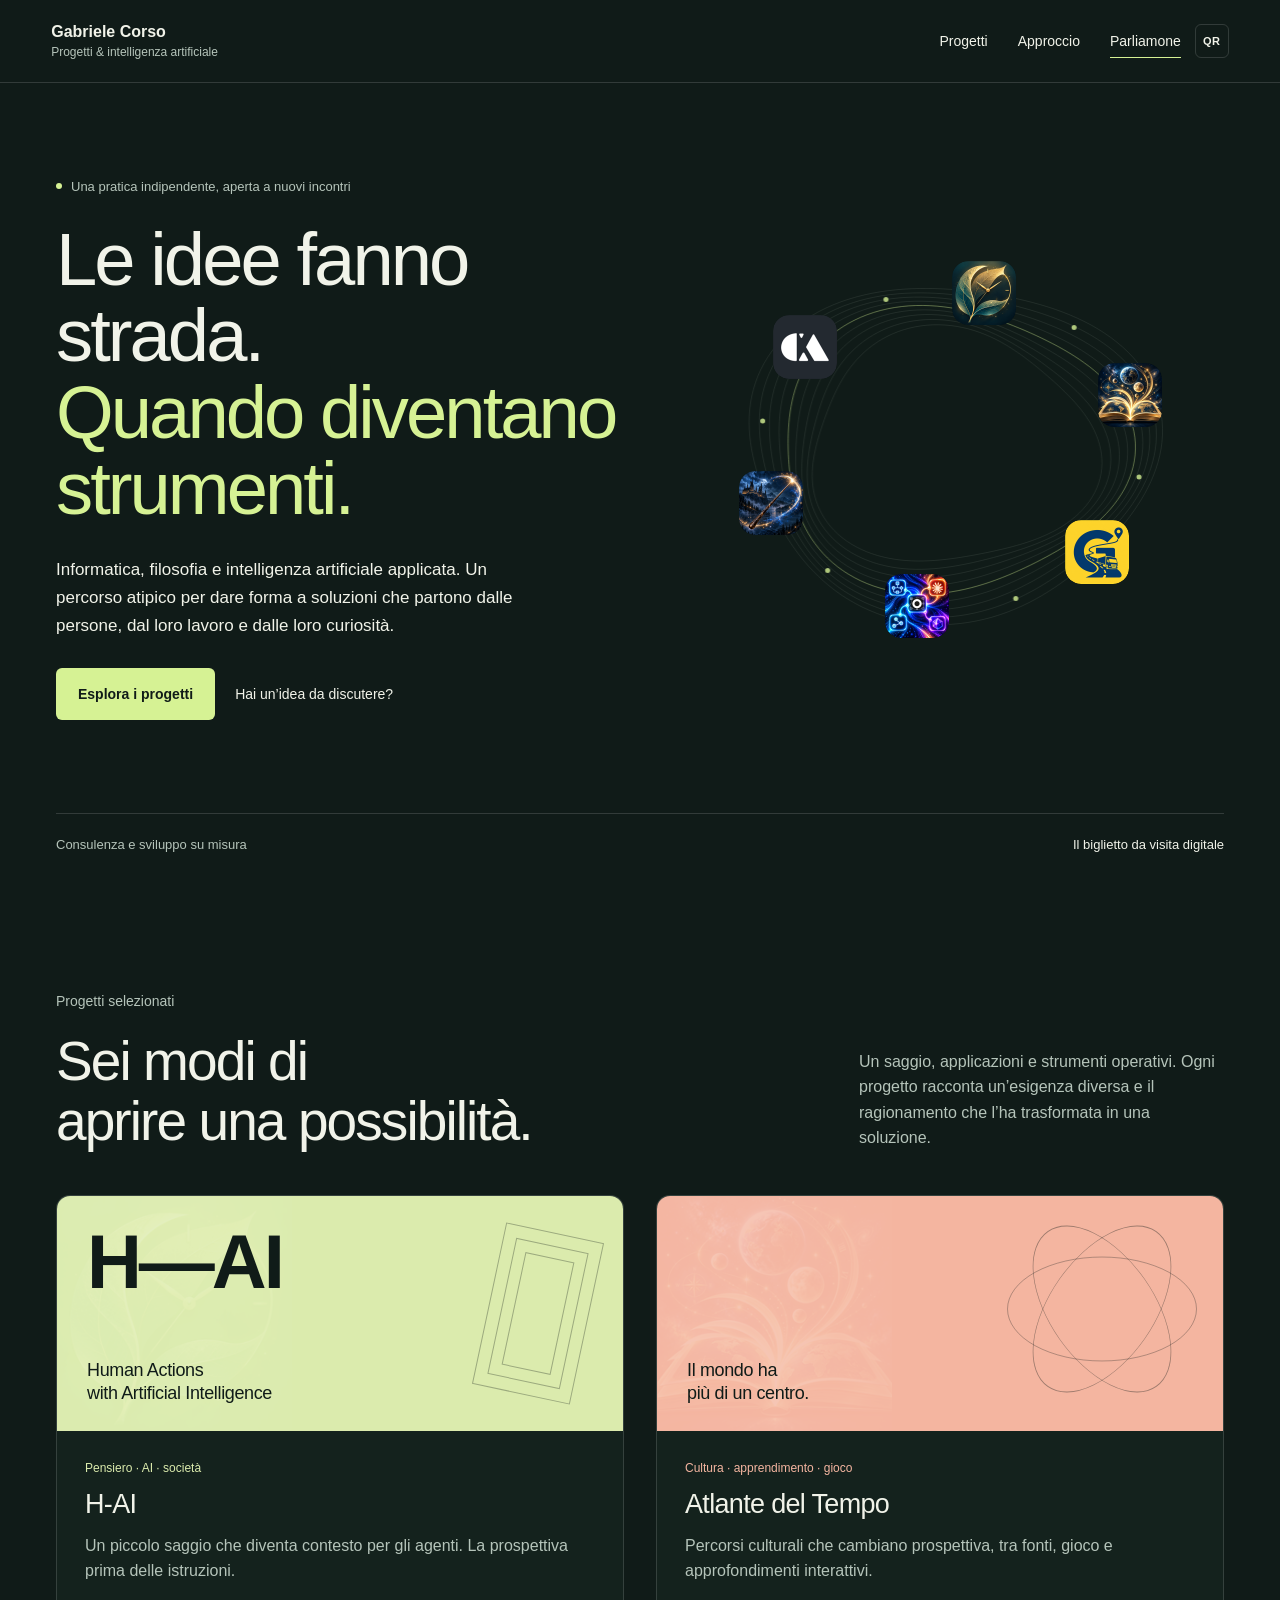
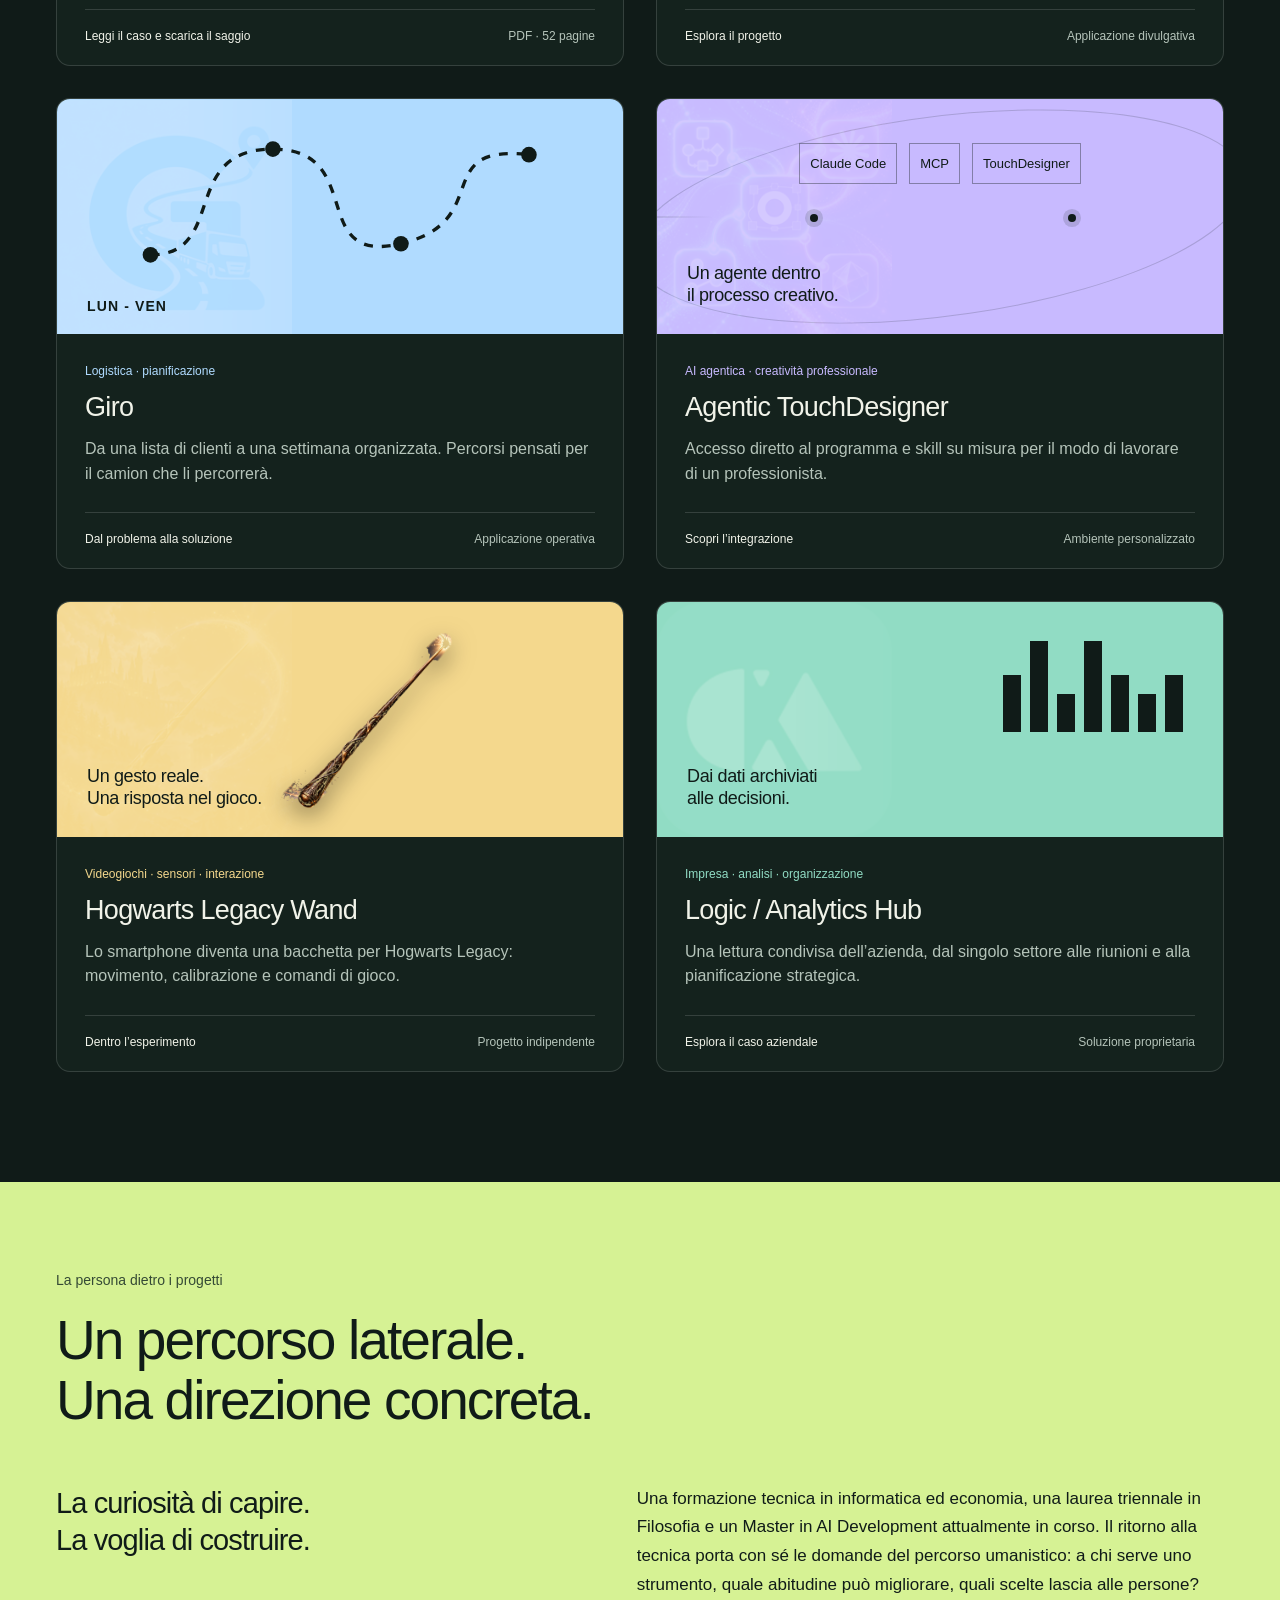
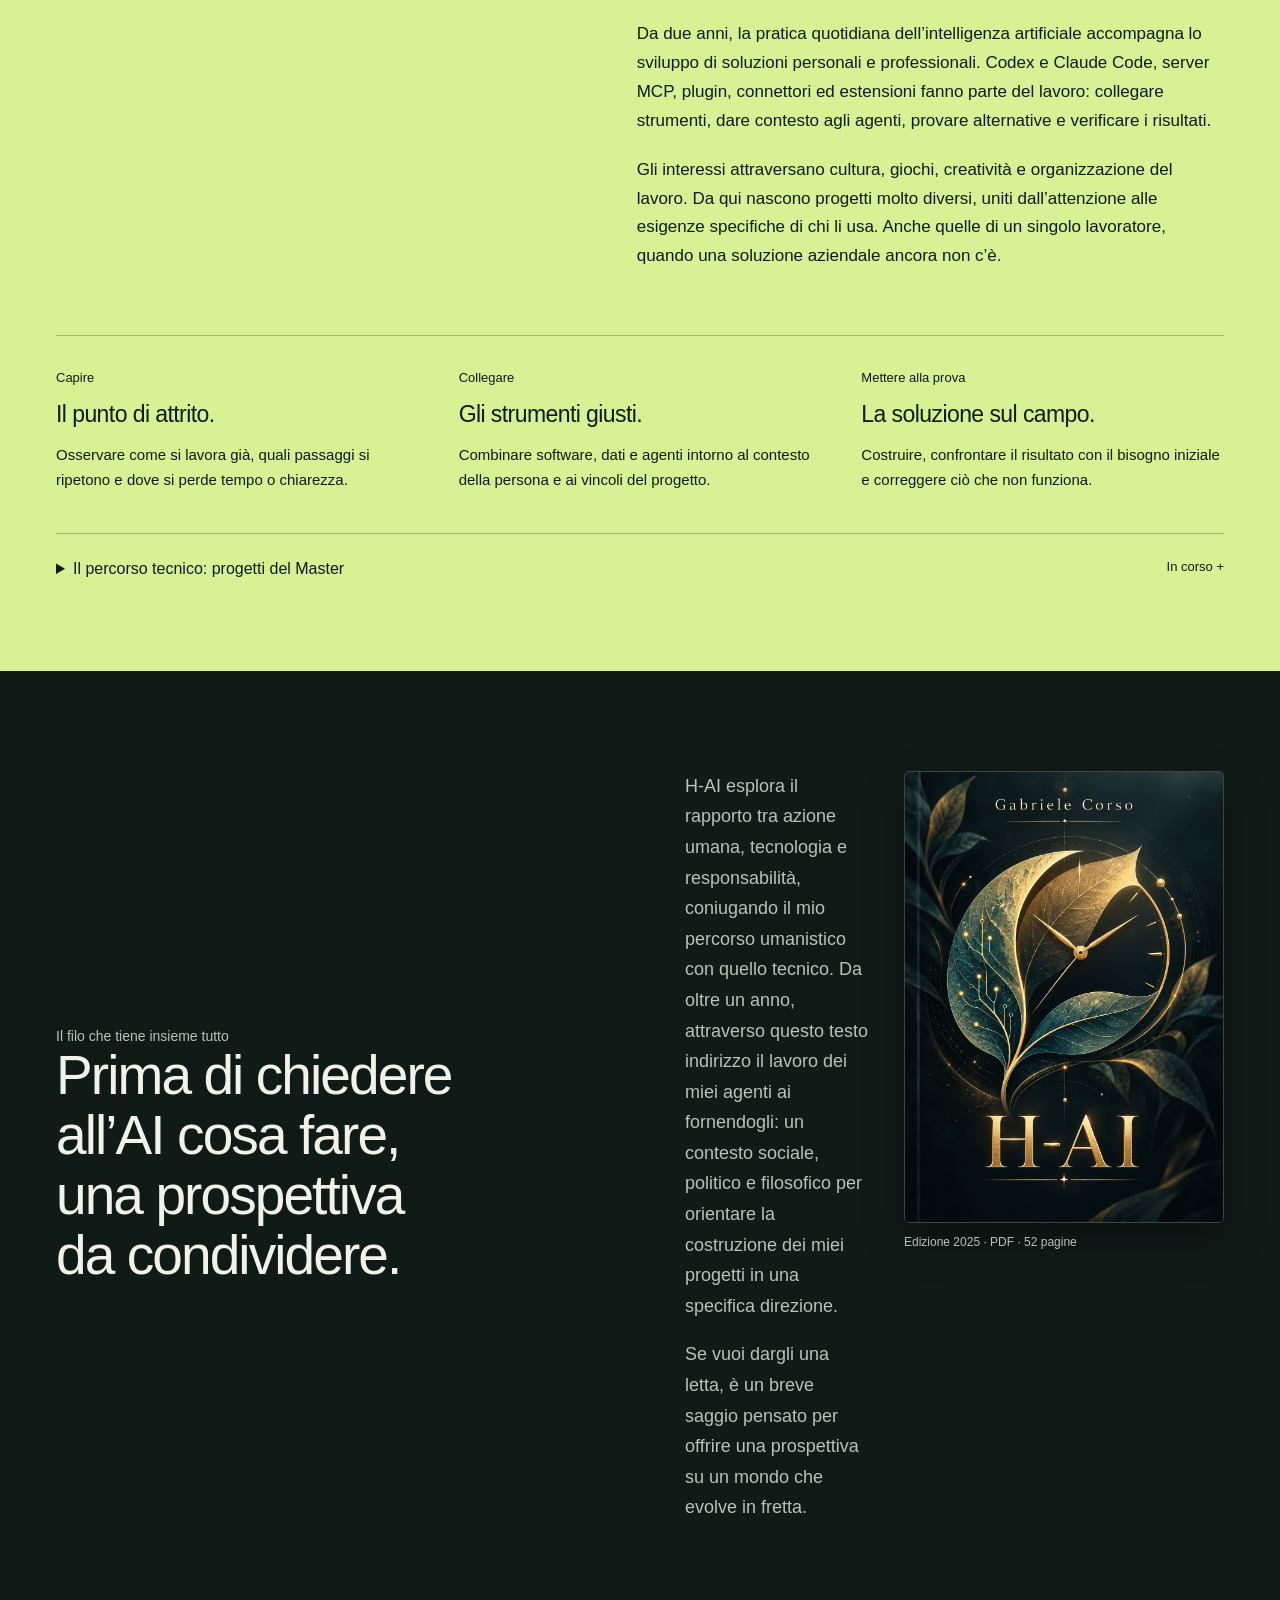
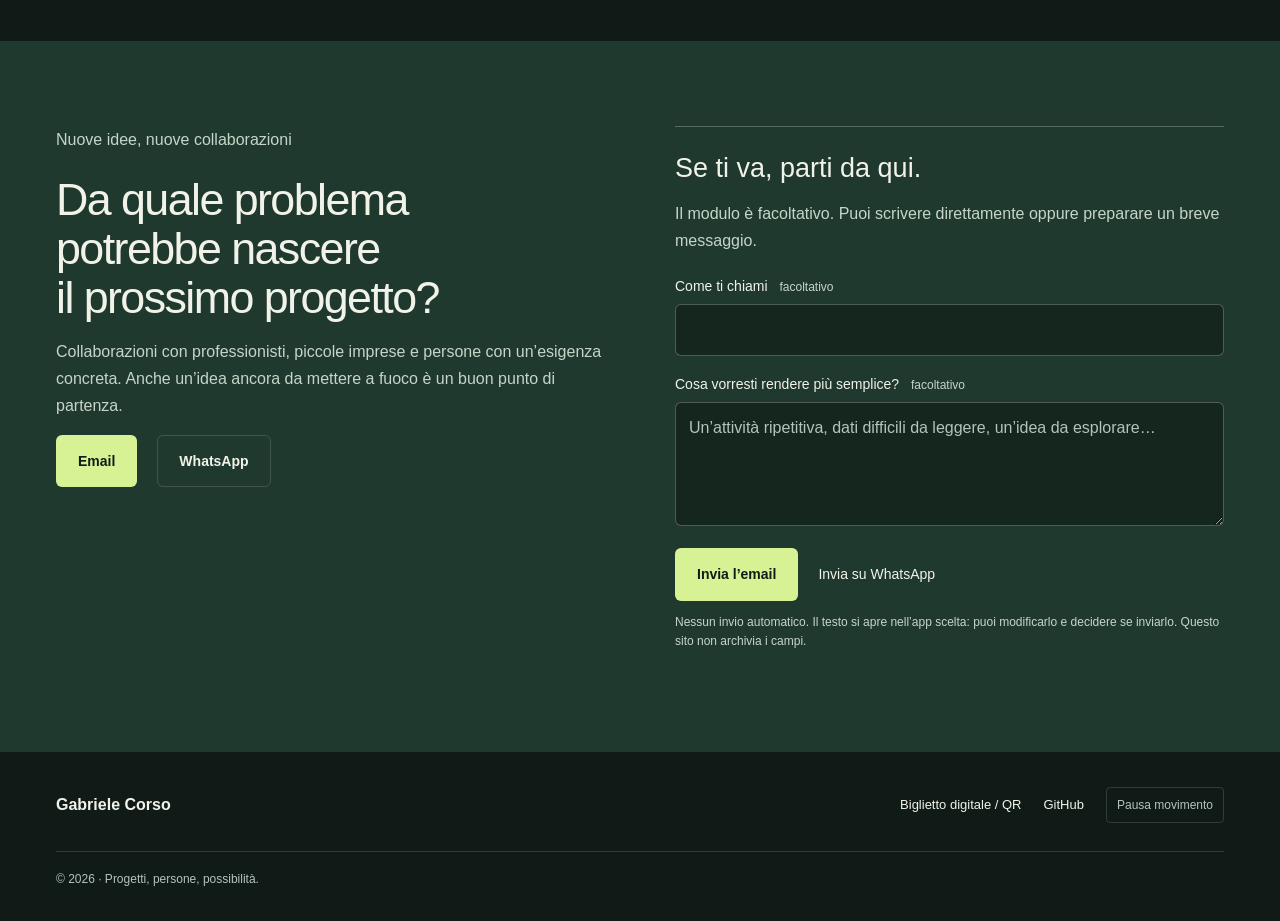
==== index.html @ d62e0cb1 "Publish portfolio with six case studies, H-AI and digital business card" ====
<!doctype html>
<html lang="it">
<head>
<meta charset="utf-8">
<meta name="viewport" content="width=device-width,initial-scale=1">
<meta name="theme-color" content="#101b18">
<meta name="description" content="Gabriele Corso. Informatica, filosofia e AI applicata: progetti su misura per il lavoro, la cultura e la sperimentazione.">
<title>Gabriele Corso — Idee che diventano strumenti</title>
<link rel="icon" href="assets/favicon.svg" type="image/svg+xml">
<link rel="apple-touch-icon" sizes="180x180" href="assets/portfolio-icon-180.png">
<link rel="stylesheet" href="style.css">
<script defer src="projects.js"></script>
<script defer src="vendor/qrcode.js"></script>
<script defer src="config.js"></script>
<script defer src="app.js"></script>
</head>
<body>
<a class="skip" href="#contenuto">Vai al contenuto</a>
<header class="header">
<a class="brand" href="#inizio" aria-label="Gabriele Corso, inizio"><span>Gabriele Corso<small>Progetti & intelligenza artificiale</small></span></a>
<nav aria-label="Navigazione principale"><a href="#progetti">Progetti</a><a href="#approccio">Approccio</a><span class="nav-tools"><a class="nav-contact" href="#contatti">Parliamone</a><button class="quick-qr" id="quick-qr" type="button" aria-label="Genera il QR code del portfolio">QR</button></span></nav>
</header>
<main id="contenuto">
<section class="hero shell" id="inizio">
<div class="hero-copy">
<p class="overline"><span class="live-dot"></span> Una pratica indipendente, aperta a nuovi incontri</p>
<h1>Le idee fanno<br>strada.<br><span>Quando diventano<br>strumenti.</span></h1>
<p class="hero-description">Informatica, filosofia e intelligenza artificiale applicata. Un percorso atipico per dare forma a soluzioni che partono dalle persone, dal loro lavoro e dalle loro curiosità.</p>
<div class="actions"><a class="button primary" href="#progetti">Esplora i progetti</a><a class="text-link" href="#contatti">Hai un’idea da discutere?</a></div>
</div>
<div class="hero-visual" aria-label="Spazi per le icone dei progetti">
<canvas id="field" aria-hidden="true"></canvas>
<div class="orbit-center" aria-hidden="true"></div>
<a class="satellite sat-1" href="#progetto/h-ai" aria-label="Apri il progetto H-AI"><span class="project-icon-slot" aria-hidden="true"><img src="assets/hai-icon.png" alt=""></span><span class="sr-only">H-AI</span></a>
<a class="satellite sat-2" href="#progetto/atlante" aria-label="Apri il progetto Atlante del Tempo"><span class="project-icon-slot" aria-hidden="true"><img src="assets/atlante-icon.png" alt=""></span><span class="sr-only">Atlante del Tempo</span></a>
<a class="satellite sat-3" href="#progetto/giro" aria-label="Apri il progetto Giro"><span class="project-icon-slot" aria-hidden="true"><img src="assets/giro-icon.png" alt=""></span><span class="sr-only">Giro</span></a>
<a class="satellite sat-4" href="#progetto/touchdesigner" aria-label="Apri il progetto Agentic TouchDesigner"><span class="project-icon-slot" aria-hidden="true"><img src="assets/touchdesigner-icon.png" alt=""></span><span class="sr-only">Agentic TouchDesigner</span></a>
<a class="satellite sat-5" href="#progetto/bacchetta" aria-label="Apri il progetto Hogwarts Legacy Wand"><span class="project-icon-slot" aria-hidden="true"><img src="assets/hogwarts-legacy-wand-icon.png" alt=""></span><span class="sr-only">Hogwarts Legacy Wand</span></a>
<a class="satellite sat-6" href="#progetto/logic" aria-label="Apri il progetto Logic / Analytics Hub"><span class="project-icon-slot" aria-hidden="true"><img src="assets/logic-icon.png" alt=""></span><span class="sr-only">Logic / Analytics Hub</span></a>
</div>
<div class="hero-bottom"><span>Consulenza e sviluppo su misura</span><a href="biglietto.html">Il biglietto da visita digitale</a></div>
</section>

<section id="progetti" class="projects shell">
<div class="section-heading"><div><p class="section-label">Progetti selezionati</p><h2>Sei modi di<br>aprire una possibilità.</h2></div><p>Un saggio, applicazioni e strumenti operativi. Ogni progetto racconta un’esigenza diversa e il ragionamento che l’ha trasformata in una soluzione.</p></div>
<div class="project-grid">
<a class="project-card essay" href="#progetto/h-ai" style="--accent:#dbebad">
<div class="project-art"><img class="project-icon-art" src="assets/hai-icon.png" alt="" aria-hidden="true"><span class="art-word">H—AI</span><span class="art-caption">Human Actions<br>with Artificial Intelligence</span><div class="essay-lines" aria-hidden="true"></div></div>
<div class="project-body"><span class="category">Pensiero · AI · società</span><h3>H-AI</h3><p>Un piccolo saggio che diventa contesto per gli agenti. La prospettiva prima delle istruzioni.</p><span class="card-bottom">Leggi il caso e scarica il saggio <span>PDF · 52 pagine</span></span></div></a>
<a class="project-card atlas" href="#progetto/atlante" style="--accent:#f4b5a0">
<div class="project-art"><img class="project-icon-art" src="assets/atlante-icon.png" alt="" aria-hidden="true"><div class="atlas-orbits" aria-hidden="true"><i></i><i></i><i></i><b></b></div><span class="art-caption">Il mondo ha<br>più di un centro.</span></div>
<div class="project-body"><span class="category">Cultura · apprendimento · gioco</span><h3>Atlante del Tempo</h3><p>Percorsi culturali che cambiano prospettiva, tra fonti, gioco e approfondimenti interattivi.</p><span class="card-bottom">Esplora il progetto <span>Applicazione divulgativa</span></span></div></a>
<a class="project-card route" href="#progetto/giro" style="--accent:#b0dbff">
<div class="project-art"><img class="project-icon-art" src="assets/giro-icon.png" alt="" aria-hidden="true"><svg viewBox="0 0 400 190" aria-hidden="true"><path class="route-track" d="M30 140 C100 140 55 45 140 45 S170 150 255 130 S280 40 370 50"/><circle cx="30" cy="140" r="7"/><circle cx="140" cy="45" r="7"/><circle cx="255" cy="130" r="7"/><circle cx="370" cy="50" r="7"/></svg><span class="route-day">LUN - VEN</span></div>
<div class="project-body"><span class="category">Logistica · pianificazione</span><h3>Giro</h3><p>Da una lista di clienti a una settimana organizzata. Percorsi pensati per il camion che li percorrerà.</p><span class="card-bottom">Dal problema alla soluzione <span>Applicazione operativa</span></span></div></a>
<a class="project-card nodes" href="#progetto/touchdesigner" style="--accent:#c8baff">
<div class="project-art agentic-art"><img class="project-icon-art" src="assets/touchdesigner-icon.png" alt="" aria-hidden="true"><div class="node-flow" aria-hidden="true"><span>Claude Code</span><span>MCP</span><span>TouchDesigner</span></div><span class="agentic-pulse agentic-pulse-a" aria-hidden="true"></span><span class="agentic-pulse agentic-pulse-b" aria-hidden="true"></span><span class="art-caption">Un agente dentro<br>il processo creativo.</span></div>
<div class="project-body"><span class="category">AI agentica · creatività professionale</span><h3>Agentic TouchDesigner</h3><p>Accesso diretto al programma e skill su misura per il modo di lavorare di un professionista.</p><span class="card-bottom">Scopri l’integrazione <span>Ambiente personalizzato</span></span></div></a>
<a class="project-card wand" href="#progetto/bacchetta" style="--accent:#f4d88d">
<div class="project-art"><img class="project-icon-art" src="assets/hogwarts-legacy-wand-icon.png" alt="" aria-hidden="true"><img class="elder-wand-rotor" src="assets/elder-wand-cutout.png" alt="Bacchetta di sambuco" aria-hidden="true"><span class="art-caption">Un gesto reale.<br>Una risposta nel gioco.</span></div>
<div class="project-body"><span class="category">Videogiochi · sensori · interazione</span><h3>Hogwarts Legacy Wand</h3><p>Lo smartphone diventa una bacchetta per Hogwarts Legacy: movimento, calibrazione e comandi di gioco.</p><span class="card-bottom">Dentro l’esperimento <span>Progetto indipendente</span></span></div></a>
<a class="project-card analytics" href="#progetto/logic" style="--accent:#91dcc4">
<div class="project-art"><img class="project-icon-art" src="assets/logic-icon.png" alt="" aria-hidden="true"><div class="data-bars" aria-hidden="true"><i></i><i></i><i></i><i></i><i></i><i></i><i></i></div><span class="art-caption">Dai dati archiviati<br>alle decisioni.</span></div>
<div class="project-body"><span class="category">Impresa · analisi · organizzazione</span><h3>Logic / Analytics Hub</h3><p>Una lettura condivisa dell’azienda, dal singolo settore alle riunioni e alla pianificazione strategica.</p><span class="card-bottom">Esplora il caso aziendale <span>Soluzione proprietaria</span></span></div></a>
</div>
</section>

<section class="approach" id="approccio"><div class="shell">
<div class="approach-top"><p class="section-label">La persona dietro i progetti</p><h2>Un percorso laterale.<br>Una direzione concreta.</h2></div>
<div class="bio-grid"><p class="bio-lead">La curiosità di capire.<br>La voglia di costruire.</p><div class="bio-copy"><p>Una formazione tecnica in informatica ed economia, una laurea triennale in Filosofia e un Master in AI Development attualmente in corso. Il ritorno alla tecnica porta con sé le domande del percorso umanistico: a chi serve uno strumento, quale abitudine può migliorare, quali scelte lascia alle persone?</p><p>Da due anni, la pratica quotidiana dell’intelligenza artificiale accompagna lo sviluppo di soluzioni personali e professionali. Codex e Claude Code, server MCP, plugin, connettori ed estensioni fanno parte del lavoro: collegare strumenti, dare contesto agli agenti, provare alternative e verificare i risultati.</p><p>Gli interessi attraversano cultura, giochi, creatività e organizzazione del lavoro. Da qui nascono progetti molto diversi, uniti dall’attenzione alle esigenze specifiche di chi li usa. Anche quelle di un singolo lavoratore, quando una soluzione aziendale ancora non c’è.</p></div></div>
<div class="method"><article><span>Capire</span><h3>Il punto di attrito.</h3><p>Osservare come si lavora già, quali passaggi si ripetono e dove si perde tempo o chiarezza.</p></article><article><span>Collegare</span><h3>Gli strumenti giusti.</h3><p>Combinare software, dati e agenti intorno al contesto della persona e ai vincoli del progetto.</p></article><article><span>Mettere alla prova</span><h3>La soluzione sul campo.</h3><p>Costruire, confrontare il risultato con il bisogno iniziale e correggere ciò che non funziona.</p></article></div>
<details class="training" id="master-projects"><summary>Il percorso tecnico: progetti del Master <span>In corso +</span></summary>
<p class="training-lead">Il Master in AI Development è in corso. I progetti qui sotto mostrano il percorso tecnico attraverso problemi circoscritti, soluzioni verificabili e competenze trasferibili: dalla preparazione dei dati alla pubblicazione di un servizio, fino alla lettura operativa dei risultati.</p>
<div class="master-projects">
<details class="master-project"><summary><span class="master-no">01</span><span><strong>Correzione automatica delle query</strong><small>Ricerca testuale · Python · qualità dell’esperienza</small></span><span aria-hidden="true">+</span></summary><div class="master-detail"><dl><div><dt>Richiesta</dt><dd>Riconoscere query scritte con errori o varianti e proporre una correzione utile, senza affidarsi a una libreria già pronta.</dd></div><div><dt>Competenze e strumenti</dt><dd>Python, distanza di Levenshtein implementata da zero, dizionari di termini, normalizzazione, test e confronto dei risultati.</dd></div><div><dt>Ambiti di applicazione</dt><dd>Ricerca interna, cataloghi, archivi e interfacce in cui la qualità della query determina la qualità della risposta.</dd></div></dl></div></details>
<details class="master-project"><summary><span class="master-no">02</span><span><strong>MuseumLangID</strong><small>Lingue nei contenuti culturali · apprendimento automatico</small></span><span aria-hidden="true">+</span></summary><div class="master-detail"><dl><div><dt>Richiesta</dt><dd>Identificare automaticamente la lingua di descrizioni museali, anche quando il testo arriva da collezioni ampie e miste.</dd></div><div><dt>Competenze e strumenti</dt><dd>Python, pandas, NumPy, NLTK e scikit-learn; preparazione dei testi, TF-IDF, Bag of Words, classificazione e valutazione con accuratezza, precisione, richiamo e F1.</dd></div><div><dt>Ambiti di applicazione</dt><dd>Patrimonio culturale, musei, catalogazione multilingue e instradamento dei contenuti verso il trattamento corretto.</dd></div></dl></div></details>
<details class="master-project"><summary><span class="master-no">03</span><span><strong>MuseumLangAPI</strong><small>Modello in servizio · API REST · integrazione</small></span><span aria-hidden="true">+</span></summary><div class="master-detail"><dl><div><dt>Richiesta</dt><dd>Trasformare il classificatore linguistico in una funzione richiamabile da altri software, con una risposta semplice e prevedibile.</dd></div><div><dt>Competenze e strumenti</dt><dd>Flask, endpoint POST, JSON, pipeline salvata, validazione degli input, gestione degli errori, registrazione delle richieste e preparazione all’integrazione.</dd></div><div><dt>Ambiti di applicazione</dt><dd>Servizi editoriali, sistemi museali, applicazioni web e flussi in cui un modello deve diventare una componente utilizzabile.</dd></div></dl></div></details>
<details class="master-project"><summary><span class="master-no">04</span><span><strong>Analisi SQL per un e-commerce</strong><small>Dati relazionali · indicatori · decisioni commerciali</small></span><span aria-hidden="true">+</span></summary><div class="master-detail"><dl><div><dt>Richiesta</dt><dd>Passare dalle tabelle di ordini e clienti a domande concrete: chi acquista di più, quali prodotti rendono e come cambiano i risultati nel tempo.</dd></div><div><dt>Competenze e strumenti</dt><dd>SQL, join, aggregazioni, filtri temporali, distribuzione degli ordini, ricavo medio, cliente con maggiore spesa e prodotto più venduto.</dd></div><div><dt>Ambiti di applicazione</dt><dd>E-commerce, controllo commerciale, reportistica e basi per una pianificazione fondata sui dati.</dd></div></dl></div></details>
<details class="master-project"><summary><span class="master-no">05</span><span><strong>Analisi clinica con MongoDB</strong><small>Dati documentali · aggregazioni · indicatori sanitari</small></span><span aria-hidden="true">+</span></summary><div class="master-detail"><dl><div><dt>Richiesta</dt><dd>Calcolare indicatori a partire da documenti clinici e ricavare la durata dei ricoveri da date e percorsi composti.</dd></div><div><dt>Competenze e strumenti</dt><dd>MongoDB e pipeline di aggregazione con <code>$unwind</code>, <code>$subtract</code>, <code>$divide</code> e <code>$group</code>, oltre a controlli sui dati.</dd></div><div><dt>Ambiti di applicazione</dt><dd>Analisi di flussi sanitari, tempi di degenza, dati documentali e sistemi che richiedono aggregazioni flessibili.</dd></div></dl></div></details>
<details class="master-project"><summary><span class="master-no">06</span><span><strong>ScholarPort</strong><small>Ricerca accademica · applicazione web · dati strutturati</small></span><span aria-hidden="true">+</span></summary><div class="master-detail"><dl><div><dt>Richiesta</dt><dd>Organizzare pubblicazioni e citazioni in uno spazio consultabile, modificabile e coerente, con funzioni CRUD esposte via servizio web.</dd></div><div><dt>Competenze e strumenti</dt><dd>React, JavaScript, CSS, Node/Express, API REST, persistenza JSON, gestione di pubblicazioni e citazioni, test del comportamento.</dd></div><div><dt>Ambiti di applicazione</dt><dd>Portfolio della ricerca, knowledge base personali, archivi bibliografici e piccoli strumenti gestionali.</dd></div></dl></div></details>
<details class="master-project"><summary><span class="master-no">07</span><span><strong>Sentiment Analysis in ambiente DevOps</strong><small>NLP · servizio · distribuzione e osservabilità</small></span><span aria-hidden="true">+</span></summary><div class="master-detail"><dl><div><dt>Richiesta</dt><dd>Rendere disponibile un modello di analisi del sentimento come servizio ripetibile, controllabile e osservabile.</dd></div><div><dt>Competenze e strumenti</dt><dd>Python, scikit-learn, API Flask, Docker, docker-compose, Jenkins e Prometheus: sviluppo, impacchettamento, automazione e monitoraggio.</dd></div><div><dt>Ambiti di applicazione</dt><dd>Analisi di feedback, classificazione testuale, servizi interni e processi in cui il modello deve entrare in produzione con criteri chiari.</dd></div></dl></div></details>
</div></details>
</div></section>

<section class="essay-feature shell"><div><span class="section-label">Il filo che tiene insieme tutto</span><h2>Prima di chiedere<br>all’AI cosa fare,<br>una prospettiva<br>da condividere.</h2></div><div class="essay-content"><div class="essay-copy"><p>H-AI esplora il rapporto tra azione umana, tecnologia e responsabilità, coniugando il mio percorso umanistico con quello tecnico. Da oltre un anno, attraverso questo testo indirizzo il lavoro dei miei agenti ai fornendogli: un contesto sociale, politico e filosofico per orientare la costruzione dei miei progetti in una specifica direzione.</p><p>Se vuoi dargli una letta, è un breve saggio pensato per offrire una prospettiva su un mondo che evolve in fretta.</p></div><div class="essay-cover-action"><a class="essay-cover-link" href="assets/h-ai%20gabriele-corso.pdf" target="_blank" rel="noopener" aria-label="Apri il PDF H-AI"><img src="assets/h-ai-cover.png" alt="Copertina del saggio H-AI"></a><small>Edizione 2025 · PDF · 52 pagine</small></div></div></section>

<section class="contact-section" id="contatti"><div class="shell contact-grid"><div><p class="section-label">Nuove idee, nuove collaborazioni</p><h2>Da quale problema<br>potrebbe nascere<br>il prossimo progetto?</h2><p>Collaborazioni con professionisti, piccole imprese e persone con un’esigenza concreta. Anche un’idea ancora da mettere a fuoco è un buon punto di partenza.</p><div class="actions"><a class="button primary contact-email" href="#contatti">Email</a><a class="button outline contact-wa" href="#contatti">WhatsApp</a></div><p id="contact-status" class="small-note"></p></div>
<div class="contact-compose"><h3>Se ti va, parti da qui.</h3><p>Il modulo è facoltativo. Puoi scrivere direttamente oppure preparare un breve messaggio.</p><form id="contact-form"><label for="sender">Come ti chiami <span>facoltativo</span></label><input id="sender" name="sender" autocomplete="name" maxlength="100"><label for="problem">Cosa vorresti rendere più semplice? <span>facoltativo</span></label><textarea id="problem" name="problem" rows="4" maxlength="3000" placeholder="Un’attività ripetitiva, dati difficili da leggere, un’idea da esplorare…"></textarea><div class="actions"><button class="button primary" type="submit">Invia l’email</button><button class="text-link" type="button" id="compose-wa">Invia su WhatsApp</button></div><p class="small-note">Nessun invio automatico. Il testo si apre nell’app scelta: puoi modificarlo e decidere se inviarlo. Questo sito non archivia i campi.</p><p id="form-status" role="status"></p></form></div>
</div></section>
</main>
<footer class="shell footer"><a class="brand" href="#inizio">Gabriele Corso</a><div><a href="biglietto.html">Biglietto digitale / QR</a><a href="https://github.com/gabrielecorso8" target="_blank" rel="noopener">GitHub</a><button id="motion-toggle" type="button" aria-pressed="false">Pausa movimento</button></div><small>© 2026 · Progetti, persone, possibilità.</small></footer>
<dialog id="quick-qr-dialog" class="quick-qr-dialog" aria-labelledby="quick-qr-title"><div class="quick-qr-head"><h2 id="quick-qr-title">QR del portfolio</h2><button id="close-quick-qr" class="icon-button" type="button" aria-label="Chiudi QR">Chiudi</button></div><p>Inquadra il codice per aprire direttamente il portfolio.</p><div id="quick-qr-box" class="quick-qr-box"></div><a class="button outline" href="biglietto.html">Apri il biglietto digitale</a></dialog>
<dialog id="project-dialog" aria-labelledby="project-title"><div class="dialog-top"><span id="project-category"></span><button id="close-project" class="icon-button" aria-label="Chiudi scheda progetto">Chiudi</button></div><div class="dialog-body"><div class="dialog-heading"><img class="dialog-project-icon" id="project-icon" src="assets/portfolio-icon.png" alt=""><div><h2 id="project-title"></h2><p id="project-intro"></p></div></div><div id="project-detail"></div><div id="project-links" class="actions"></div><div class="dialog-bottom"><a href="#contatti" id="project-contact">Un’esigenza simile? Parliamone</a><button id="next-project" type="button">Progetto successivo</button></div></div></dialog>
</body>
</html>
---- style.css ----
:root{--bg:#101b18;--surface:#192823;--ink:#f1f3e9;--muted:#b5c4ba;--lime:#d6f294;--line:#ffffff24;--radius:14px;font-family:Arial,Helvetica,sans-serif;color:var(--ink);background:var(--bg);font-synthesis:none}
*{box-sizing:border-box}html{scroll-behavior:smooth;scroll-padding-top:100px}body{margin:0}a{color:inherit;text-decoration:none}button,input,textarea{font:inherit}button,a,input,textarea{-webkit-tap-highlight-color:transparent}button{cursor:pointer}button:disabled{cursor:not-allowed;opacity:.55}a:focus-visible,button:focus-visible,summary:focus-visible{outline:3px solid var(--lime);outline-offset:5px}input:focus-visible,textarea:focus-visible{outline:2px solid var(--lime);outline-offset:2px}::selection{background:var(--lime);color:var(--bg)}.shell{width:min(1320px,calc(100% - 112px));margin-inline:auto}.skip{position:fixed;top:-100px;left:20px;z-index:50;background:var(--lime);color:var(--bg);padding:16px}.skip:focus{top:12px}.header{position:sticky;top:0;z-index:20;display:flex;align-items:center;justify-content:space-between;padding:23px 4%;background:var(--bg);border-bottom:1px solid var(--line)}.brand{display:flex;align-items:center;gap:13px;font-size:16px;font-weight:700}.brand small{display:block;font-size:12px;font-weight:400;color:var(--muted);margin-top:4px}.brand-mark{font-size:24px;letter-spacing:-.04em;color:var(--lime)}nav{display:flex;align-items:center;gap:30px;font-size:14px}nav a:hover,.text-link:hover{color:var(--lime)}.nav-contact{border-bottom:1px solid var(--lime);padding:8px 0}.nav-contact span{margin-left:22px}.hero{padding-block:78px 0;display:grid;grid-template-columns:1.1fr 1fr;align-items:center;gap:20px;min-height:calc(100svh - 90px)}.overline{font-size:13px;color:var(--muted);display:flex;align-items:center;gap:9px;margin:0 0 28px}.live-dot{width:6px;height:6px;background:var(--lime);border-radius:100%;flex-shrink:0;animation:breathe 3s ease-in-out infinite}h1{font-size:clamp(48px,5.8vw,84px);font-weight:500;line-height:1.03;letter-spacing:-.04em;margin:0}h1 span{color:var(--lime)}.hero-description{font-size:17px;line-height:1.65;max-width:460px;margin:28px 0}.actions{display:flex;gap:20px;align-items:center;flex-wrap:wrap}.button{display:inline-flex;align-items:center;justify-content:center;gap:24px;padding:16px 21px;font-weight:600;font-size:14px;line-height:1.3;border:1px solid transparent;border-radius:6px;min-height:50px;transition:transform .2s,background .2s}.button:hover{transform:translateY(-3px)}.primary{background:var(--lime);color:var(--bg)}.outline{border-color:var(--line);background:transparent;color:var(--ink)}.outline:hover{border-color:var(--lime)}.text-link{font-size:14px;background:transparent;border:0;color:inherit;padding:12px 0}.hero-visual{position:relative;min-width:0;height:530px;isolation:isolate}#field{position:absolute;width:100%;height:100%;inset:0;opacity:.8}.visual-caption,.visual-bottom{position:absolute;left:50%;transform:translateX(-50%);white-space:nowrap;font-size:12px;color:var(--muted)}.visual-caption{top:10px}.visual-bottom{bottom:12px}.orbit-center{position:absolute;inset:36% 22%;display:flex;align-items:center;justify-content:center;flex-direction:column;font-size:26px;letter-spacing:-.03em}.center-plus{font-size:26px;line-height:1.5;color:var(--lime)}.satellite{position:absolute;display:flex;align-items:center;gap:9px;font-size:13px;padding:10px 13px;border:1px solid #ffffff28;background:var(--bg);border-radius:7px;animation:float 7s ease-in-out infinite;transition:border-color .2s}.satellite:hover{border-color:var(--lime)}.mini-icon{color:var(--lime);font-weight:700;font-size:18px}.sat-1{top:15%;left:39%}.sat-2{top:33%;right:0;animation-delay:-2s}.sat-3{top:67%;right:5%;animation-delay:-4s}.sat-4{bottom:10%;left:29%;animation-delay:-1s}.sat-5{top:63%;left:0;animation-delay:-3s}.sat-6{top:30%;left:3%;animation-delay:-5s}.hero-bottom{grid-column:1/-1;display:flex;justify-content:space-between;border-top:1px solid var(--line);margin-top:38px;padding:23px 0;font-size:13px;color:var(--muted)}.hero-bottom a{color:var(--ink)}.projects{padding-block:100px 110px}.section-heading{display:flex;gap:50px;align-items:end;justify-content:space-between;margin-bottom:44px}.section-label{font-size:14px;color:var(--muted);margin:0 0 22px}h2{font-size:clamp(34px,4.3vw,60px);font-weight:500;line-height:1.09;letter-spacing:-.035em;margin:0;text-wrap:balance}.section-heading>p{max-width:365px;color:var(--muted);font-size:16px;line-height:1.6;margin:0}.project-grid{display:grid;grid-template-columns:1fr 1fr;gap:32px}.project-card{display:flex;flex-direction:column;min-width:0;border:1px solid var(--line);border-radius:var(--radius);overflow:hidden;transition:border-color .25s,transform .25s;background:#14221d}.project-card:hover{border-color:var(--accent);transform:translateY(-4px)}.project-art{height:235px;background:var(--accent);color:var(--bg);position:relative;overflow:hidden}.project-body{padding:27px 28px 22px}.category{font-size:12px;color:var(--accent)}.project-body h3{display:flex;align-items:start;justify-content:space-between;gap:12px;font-size:27px;line-height:1.18;font-weight:500;letter-spacing:-.025em;margin:13px 0}.project-body h3 span{font-size:22px}.project-body p{font-size:16px;line-height:1.55;color:var(--muted);margin:0;min-height:50px}.card-bottom{display:flex;justify-content:space-between;gap:12px;border-top:1px solid var(--line);padding-top:19px;margin-top:25px;font-size:12px}.card-bottom>span{color:var(--muted);text-align:right}.art-word{position:absolute;top:22px;left:30px;font-size:76px;letter-spacing:-.04em;font-weight:700}.art-caption{position:absolute;bottom:27px;left:30px;font-size:18px;line-height:1.25;letter-spacing:-.02em}.essay-lines{position:absolute;right:35px;top:35px;width:100px;height:165px;border:1px solid #101b1850;transform:rotate(12deg);animation:float 8s ease-in-out infinite}.essay-lines:before,.essay-lines:after{content:"";position:absolute;inset:12px;border:1px solid #101b1850}.essay-lines:after{inset:24px}.atlas-orbits{position:absolute;width:210px;height:210px;right:16px;top:8px}.atlas-orbits i{position:absolute;inset:10px;border:1px solid #101b1860;border-radius:50%;transform:rotate(-35deg) scaleX(.55)}.atlas-orbits i:nth-child(2){transform:rotate(35deg) scaleX(.55)}.atlas-orbits i:nth-child(3){transform:rotate(90deg) scaleX(.55)}.atlas-orbits b{position:absolute;inset:0;display:grid;place-items:center;font-weight:400;font-size:85px;animation:rotate 40s linear infinite}.route svg{width:90%;height:90%;margin:0 5%;fill:var(--bg)}.route-track{fill:none;stroke:var(--bg);stroke-width:3;stroke-dasharray:8 8;animation:route 3s linear infinite}.route-day{position:absolute;bottom:20px;left:30px;font-size:14px;font-weight:700;letter-spacing:.08em}.node-flow{display:flex;gap:12px;align-items:center;justify-content:center;height:130px;font-size:13px}.node-flow span{border:1px solid #101b1860;padding:12px 10px}.node-flow i{font-style:normal;animation:breathe 2s ease-in-out infinite}.node-flow i:nth-of-type(2){animation-delay:1s}.gesture{position:absolute;right:40px;top:-43px;font-size:220px;transform:rotate(-30deg);animation:gesture 9s ease-in-out infinite}.data-bars{position:absolute;right:30px;top:35px;height:95px;width:190px;display:flex;gap:9px;align-items:end}.data-bars i{height:60%;width:18px;background:var(--bg);transform-origin:bottom;animation:bars 7s ease-in-out infinite alternate}.data-bars i:nth-child(2n){height:95%;animation-delay:-2s}.data-bars i:nth-child(3n){height:40%;animation-delay:-4s}.approach{background:var(--lime);color:var(--bg);padding:90px 0}.approach .section-label{color:#354a35}.bio-grid{display:grid;grid-template-columns:1fr 1.15fr;gap:70px;margin-top:55px}.bio-lead{font-size:29px;line-height:1.3;letter-spacing:-.03em;margin:0}.bio-copy p{font-size:17px;line-height:1.7;margin:0 0 20px}.method{display:grid;grid-template-columns:repeat(3,1fr);gap:40px;border-top:1px solid #101b1840;margin-top:44px;padding-top:32px}.method article>span{font-size:13px}.method h3{font-weight:500;font-size:23px;letter-spacing:-.025em;margin:15px 0}.method p{font-size:15px;line-height:1.65;margin:0}.training{border-top:1px solid #101b1840;margin-top:40px;padding-top:23px}.training summary{cursor:pointer;font-size:16px;line-height:1.5}.training summary span{float:right;font-size:13px}.training p{max-width:780px;line-height:1.7}.essay-feature{display:grid;grid-template-columns:1fr 1fr;gap:90px;align-items:center;padding-block:100px}.essay-feature p{font-size:18px;line-height:1.7;color:var(--muted)}.essay-feature small{display:block;color:var(--muted);margin-top:17px;font-size:12px}.contact-section{background:#20392f;padding:85px 0}.contact-grid{display:grid;grid-template-columns:1fr 1fr;gap:70px}.contact-grid h2{font-size:clamp(34px,3.5vw,48px)}.contact-grid p{font-size:16px;line-height:1.7;color:#c5d6c8}.contact-compose{border-top:1px solid #ffffff40;padding-top:10px}.contact-compose h3{font-weight:500;font-size:27px;margin:16px 0}.contact-compose>p{margin-bottom:24px}label{display:block;font-size:14px;margin:20px 0 10px}label span{font-size:12px;color:#c5d6c8;margin-left:8px}input,textarea{display:block;width:100%;padding:13px;border:1px solid #ffffff40;background:#14261e;border-radius:6px;color:var(--ink);line-height:1.5;font-size:16px}textarea{resize:vertical}textarea::placeholder{color:#b5c4ba}.contact-compose .actions{margin-top:22px}.contact-grid .small-note{font-size:12px;line-height:1.6}.footer{display:flex;align-items:center;justify-content:space-between;flex-wrap:wrap;gap:28px;padding-block:35px}.footer>div{display:flex;gap:22px;font-size:13px;align-items:center}.footer button{background:transparent;color:var(--muted);border:1px solid var(--line);padding:10px;border-radius:4px;font-size:12px}.footer small{flex-basis:100%;color:var(--muted);font-size:12px;border-top:1px solid var(--line);padding-top:20px}
dialog{width:min(950px,calc(100% - 40px));max-height:calc(100svh - 40px);padding:0;border:1px solid #ffffff40;border-radius:12px;background:var(--bg);color:var(--ink)}dialog::backdrop{background:#000b}body.dialog-open{overflow:hidden}.dialog-top{position:sticky;top:0;z-index:1;background:var(--bg);display:flex;justify-content:space-between;align-items:center;padding:15px 28px;border-bottom:1px solid var(--line);gap:20px}.dialog-top>span{font-size:12px;color:var(--muted)}.icon-button{width:44px;height:44px;border:1px solid var(--line);background:transparent;color:var(--ink);border-radius:50%;flex-shrink:0}.dialog-body{padding:35px}.dialog-heading{display:flex;gap:24px;align-items:start;padding-bottom:25px}.dialog-heading h2{font-size:clamp(32px,5vw,48px)}.dialog-heading p{font-size:19px;line-height:1.5;color:var(--muted)}.dialog-monogram{background:var(--project-color,var(--lime));color:var(--bg);padding:16px 22px;font-size:30px;border-radius:10px}.detail-block{display:grid;grid-template-columns:180px 1fr;gap:30px;border-top:1px solid var(--line);padding:23px 0}.detail-block h3{font-size:14px;color:var(--project-color,var(--lime));margin:3px 0;line-height:1.5;font-weight:500}.detail-block p{margin:0;font-size:16px;line-height:1.75}.dialog-bottom{border-top:1px solid var(--line);display:flex;justify-content:space-between;gap:20px;margin-top:25px;padding-top:23px;font-size:14px}.dialog-bottom button{background:transparent;color:var(--ink);border:0;font:inherit}
@keyframes float{50%{translate:0 -9px}}@keyframes breathe{50%{opacity:.4}}@keyframes rotate{to{rotate:360deg}}@keyframes route{to{stroke-dashoffset:-64}}@keyframes bars{to{scale:1 .7}}@keyframes gesture{50%{rotate:15deg;translate:0 -5px}}
.motion-paused *,.motion-paused *::before,.motion-paused *::after{animation-play-state:paused!important}.motion-paused{scroll-behavior:auto}
@media(min-width:1600px){.hero{min-height:800px}}
@media(max-width:1000px){.shell{width:calc(100% - 64px)}.hero{padding-top:45px}.hero-visual{height:430px}.satellite{font-size:11px;padding:8px}.bio-grid,.contact-grid{gap:35px}.card-bottom{flex-direction:column}.card-bottom>span{text-align:left}.node-flow{gap:7px}.node-flow span{padding:10px 6px}.project-body h3{font-size:24px}.essay-feature{gap:40px}}

/* Final project marks: transparent, larger and free from placeholder frames. */
html,body{overflow-x:clip}
.nav-tools{display:flex;align-items:center;gap:14px}.quick-qr{width:34px;height:34px;padding:0;border:1px solid var(--line);border-radius:6px;background:transparent;color:var(--ink);font-size:11px;letter-spacing:.06em;font-weight:700;transition:color .2s,border-color .2s,transform .2s}.quick-qr:hover{color:var(--lime);border-color:var(--lime);transform:translateY(-2px)}
.satellite{padding:0;border:0;background:transparent;border-radius:0;box-shadow:none;gap:0;animation:none}.satellite:hover{border-color:transparent}.project-icon-slot{width:64px;height:64px;border:0;border-radius:16px;background:transparent;box-shadow:none;animation:none}.project-icon-slot img{object-fit:contain;filter:drop-shadow(0 8px 13px #0008)}
.project-icon-art{position:absolute;left:2%;top:50%;inset:auto;z-index:0;display:block;width:48%;height:84%;object-fit:contain;object-position:left center;opacity:.28;mix-blend-mode:screen;filter:saturate(.8);transform:translateY(-50%);mask-image:linear-gradient(90deg,#000 35%,transparent 100%);-webkit-mask-image:linear-gradient(90deg,#000 35%,transparent 100%);transition:opacity .3s,transform .3s}.project-card:hover .project-icon-art{opacity:.38}.project-art>svg{position:relative;z-index:1}.project-art> :not(.project-icon-art):not(.elder-wand-rotor){z-index:1}.elder-wand-rotor{position:absolute;z-index:2;left:56%;top:50%;width:44%;height:92%;object-fit:contain;transform:translate(-50%,-50%);filter:drop-shadow(0 8px 12px #0008);animation:elder-wand-spin 22s linear infinite;transform-origin:center}.project-card:hover .elder-wand-rotor{filter:drop-shadow(0 12px 18px #000a)}
.essay-content{display:grid;grid-template-columns:minmax(0,1fr) minmax(210px,260px);gap:34px;align-items:start}.essay-copy p{margin-top:0}.essay-cover-action{display:flex;flex-direction:column;align-items:stretch}.essay-cover-action img{display:block;width:100%;max-width:260px;aspect-ratio:1055/1491;object-fit:cover;border:1px solid #ffffff30;border-radius:5px;box-shadow:0 18px 38px #0006}.essay-cover-action .button{margin-top:16px;white-space:nowrap}.essay-cover-action small{margin-top:12px}.quick-qr-dialog{width:min(390px,calc(100% - 40px));padding:28px;background:#14221d;border:1px solid var(--line);border-radius:12px;color:var(--ink)}.quick-qr-dialog::backdrop{background:#000b}.quick-qr-head{display:flex;align-items:center;justify-content:space-between;gap:16px}.quick-qr-head h2{font-size:28px}.quick-qr-dialog>p{color:var(--muted);line-height:1.6}.quick-qr-box{background:#fff;padding:16px;border-radius:8px;margin:22px 0}.quick-qr-box svg{display:block;width:100%;height:auto}.quick-qr-dialog .button{width:100%}
@keyframes elder-wand-spin{to{rotate:360deg}}
@media(max-width:700px){.nav-tools{gap:8px}.quick-qr{width:32px;height:32px}.project-icon-slot{width:56px;height:56px}.project-icon-art{width:54%;height:76%;left:0}.elder-wand-rotor{left:58%;width:50%;height:82%}.hero{grid-template-columns:1fr;min-height:auto;padding-top:34px!important}.hero-visual{height:320px!important}.project-art{height:190px!important}.project-body{padding:20px!important}.essay-content{grid-template-columns:1fr;gap:26px}.essay-cover-action{max-width:260px}.essay-cover-action img{max-width:260px}.essay-feature{padding-block:58px!important}.contact-grid .actions{gap:10px}}
@media(max-width:700px){.shell{width:calc(100% - 40px)}.header{padding:15px 20px}.brand{font-size:14px}.brand small{display:none}nav{gap:16px;font-size:12px}nav a:nth-child(2){display:none}.nav-contact span{margin-left:5px}.hero{grid-template-columns:1fr;padding-top:40px;gap:10px;min-height:auto}h1{font-size:clamp(42px,10vw,66px)}.overline{font-size:11px;line-height:1.5}.hero-description{font-size:16px}.hero-visual{height:370px;max-width:480px;width:100%;margin:auto}.hero-bottom{margin-top:0;font-size:11px;gap:18px;line-height:1.6}.hero-bottom>*{max-width:50%}.projects{padding-block:65px}.section-heading{display:block;margin-bottom:30px}.section-heading>p{margin-top:23px}.project-grid{grid-template-columns:1fr;gap:25px}.project-art{height:215px}.project-body{padding:24px}.project-body p{min-height:0}.card-bottom{flex-direction:row;font-size:11px}.card-bottom>span{text-align:right;max-width:45%}.approach{padding:65px 0}.bio-grid,.essay-feature,.contact-grid{grid-template-columns:1fr;gap:25px}.bio-grid{margin-top:30px}.bio-lead{font-size:24px}.bio-copy p{font-size:16px}.method{grid-template-columns:1fr;gap:28px}.method h3{margin:10px 0}.training summary span{float:none;display:block}.essay-feature{padding-block:65px}.contact-section{padding:60px 0}.contact-grid{gap:40px}.footer>div{flex-wrap:wrap}.dialog-body{padding:24px}.dialog-top{padding:10px 18px}.dialog-heading{gap:15px}.dialog-monogram{padding:10px 14px;font-size:23px}.dialog-heading p{font-size:16px}.detail-block{grid-template-columns:1fr;gap:10px}.dialog-bottom{flex-direction:column}.dialog-bottom button{text-align:left;padding:8px 0}.sat-4{left:25%}.node-flow{gap:8px;font-size:12px}}

/* Project icon placeholders, ready for the final application marks. */
.sr-only{position:absolute;width:1px;height:1px;padding:0;margin:-1px;overflow:hidden;clip:rect(0,0,0,0);white-space:nowrap;border:0}
.project-icon-slot{display:block;width:64px;height:64px;border:0;border-radius:16px;background:transparent;box-shadow:none;overflow:hidden;animation:none}.project-icon-slot img{display:block;width:100%;height:100%;object-fit:contain;border-radius:inherit;filter:drop-shadow(0 8px 13px #0008)}
.satellite:nth-of-type(4) .project-icon-slot{animation-delay:-1s}.satellite:nth-of-type(5) .project-icon-slot{animation-delay:-2s}.satellite:nth-of-type(6) .project-icon-slot{animation-delay:-3s}.satellite:nth-of-type(7) .project-icon-slot{animation-delay:-4s}
.agentic-art:before{content:"";position:absolute;inset:18px 12%;border:1px solid #101b182b;border-radius:50%;transform:scaleX(1.45) rotate(-12deg);animation:agentic-ring 8s linear infinite}
.agentic-art:after{content:"";position:absolute;top:50%;left:10%;width:80%;height:2px;background:linear-gradient(90deg,transparent,#101b1870,transparent);transform:translateX(-100%);animation:agentic-scan 3.2s ease-in-out infinite}
.agentic-pulse{position:absolute;z-index:3;width:8px;height:8px;border-radius:50%;background:#101b18;box-shadow:0 0 0 5px #101b1825;animation:agentic-pulse 3.2s linear infinite}
.agentic-pulse-a{left:27%;top:49%}.agentic-pulse-b{right:26%;top:49%;animation-delay:1.6s}
.node-flow{position:relative;z-index:2}.node-flow span{animation:agentic-node 3.2s ease-in-out infinite}.node-flow span:nth-of-type(2){animation-delay:-1.6s}.node-flow span:nth-of-type(3){animation-delay:-.8s}
.training-lead{max-width:820px;margin:22px 0 26px!important}.master-projects{border-top:1px solid #101b1840}.master-project{border-bottom:1px solid #101b1840;padding:0}.master-project summary{display:grid;grid-template-columns:42px 1fr auto;align-items:center;gap:15px;padding:18px 0;cursor:pointer;list-style:none}.master-project summary::-webkit-details-marker{display:none}.master-project summary>span:last-child{font-size:20px;color:#26392e;transition:transform .2s}.master-project[open] summary>span:last-child{transform:rotate(45deg)}.master-no{font-size:12px;color:#526a55}.master-project summary strong{display:block;font-size:17px;font-weight:500;line-height:1.35}.master-project summary small{display:block;margin-top:4px;font-size:12px;color:#526a55;line-height:1.45}.master-detail{padding:0 0 22px 57px}.master-detail dl{display:grid;grid-template-columns:repeat(3,1fr);gap:20px;margin:0}.master-detail dl>div{border-left:1px solid #101b1830;padding-left:15px}.master-detail dt{font-size:12px;color:#526a55;margin-bottom:7px}.master-detail dd{font-size:14px;line-height:1.6;margin:0}.master-detail code{font-size:.9em;background:#101b1812;padding:2px 4px;border-radius:3px}
.essay-content{min-width:0}.essay-download{display:flex;align-items:center;gap:24px;margin-top:26px}.essay-download>img{display:block;width:132px;aspect-ratio:1055/1491;object-fit:cover;border:1px solid #ffffff30;border-radius:5px;box-shadow:0 12px 30px #0004}.essay-download .button{white-space:nowrap}.essay-download small{max-width:180px}
@keyframes icon-slot{0%,100%{transform:translateY(0);opacity:.72}50%{transform:translateY(-4px);opacity:1}}@keyframes agentic-ring{to{transform:scaleX(1.45) rotate(348deg)}}@keyframes agentic-scan{0%{transform:translateX(-100%);opacity:0}20%,75%{opacity:1}100%{transform:translateX(100%);opacity:0}}@keyframes agentic-pulse{0%{transform:translateX(0);opacity:0}10%{opacity:1}90%{opacity:1}100%{transform:translateX(480%);opacity:0}}@keyframes agentic-node{0%,100%{transform:translateY(0);box-shadow:none}50%{transform:translateY(-5px);box-shadow:0 8px 20px #101b1828}}
@media(max-width:1000px){.master-detail{padding-left:0}.master-detail dl{grid-template-columns:1fr 1fr}}
@media(max-width:700px){.master-project summary{grid-template-columns:30px 1fr auto;gap:10px}.master-project summary strong{font-size:15px}.master-detail dl{grid-template-columns:1fr;gap:14px}.master-detail dl>div{padding-left:12px}.project-icon-slot{width:56px;height:56px}}
@media(max-width:700px){.essay-download{align-items:flex-start;gap:16px}.essay-download>img{width:100px}.essay-download small{font-size:11px}}
@media(prefers-reduced-motion:reduce){html{scroll-behavior:auto}*,*::before,*::after{animation:none!important;transition:none!important}}
@media(max-width:700px){.business-card{order:-1}}
/* Biglietto digitale */
.card-page{min-height:100svh}.card-nav{display:flex;justify-content:space-between;padding:24px 0;font-size:14px}.business-layout{display:grid;grid-template-columns:1fr 1fr;gap:70px;align-items:center;padding-block:60px}.business-intro h1{font-size:clamp(42px,5vw,66px)}.business-intro p{max-width:450px;font-size:17px;line-height:1.7;color:var(--muted)}.business-card{background:var(--lime);color:var(--bg);border-radius:14px;padding:32px;max-width:430px;width:100%;justify-self:center}.business-card h2{font-size:32px;margin:0 0 8px}.business-card>p{font-size:14px;line-height:1.6}.qr-box{background:white;padding:12px;border-radius:8px;margin:24px 0;aspect-ratio:1;display:grid;place-items:center}.qr-box svg{display:block;width:100%;height:auto;max-height:100%}.qr-box p{padding:20px;text-align:center}.card-url{font-size:12px;overflow-wrap:anywhere}.qr-controls{margin-top:25px}.qr-controls label{color:var(--ink)}.qr-controls .actions{margin-top:16px}.card-tools{margin-top:24px}.business-card .brand-mark{color:var(--bg)}#qr-status{font-size:14px;line-height:1.5}.qr-help{font-size:13px!important}#save-contact{margin-top:12px}@media(max-width:700px){.business-layout{grid-template-columns:1fr;padding:25px 0 50px;gap:35px}.business-card{padding:25px}.card-nav{font-size:12px;gap:15px}}@media print{.card-nav,.business-intro,.card-tools,.qr-controls{display:none}.business-layout{display:block;padding:0}.business-card{margin:auto;break-inside:avoid}.card-page{background:white}}

/* Final mobile and accessibility pass. */
.project-icon-art{left:0;top:0;width:68%;height:100%;transform:none;object-fit:contain;object-position:left center;opacity:.22;mask-image:linear-gradient(90deg,#000 0%,#000 34%,transparent 100%);-webkit-mask-image:linear-gradient(90deg,#000 0%,#000 34%,transparent 100%)}
.project-card:hover .project-icon-art{opacity:.3}
.dialog-project-icon{display:block;flex:0 0 88px;width:88px;height:88px;object-fit:contain;border-radius:14px;filter:drop-shadow(0 9px 14px #0008);background:transparent}
.essay-content{grid-template-columns:minmax(0,1fr) minmax(240px,320px)}.essay-cover-action img{max-width:320px}
.essay-cover-link{display:block;border-radius:7px;outline:none}.essay-cover-link img{transition:transform .25s ease,filter .25s ease,box-shadow .25s ease}.essay-cover-link:hover img,.essay-cover-link:focus-visible img{transform:scale(1.025);filter:brightness(1.08);box-shadow:0 22px 44px #0009}.essay-cover-link:focus-visible{box-shadow:0 0 0 3px var(--lime)}
.quick-qr-dialog{margin:auto;max-height:calc(100svh - 32px);overflow:auto;overscroll-behavior:contain}.quick-qr-dialog .icon-button{width:auto;min-width:74px;padding:0 12px;border-radius:6px}.quick-qr-dialog .quick-qr-box{min-height:0}.dialog-project-icon+div{min-width:0}
@media(max-width:700px){.project-icon-art{width:78%;height:100%;opacity:.2}.dialog-project-icon{flex-basis:64px;width:64px;height:64px;border-radius:10px}.dialog-heading{align-items:start}.quick-qr-dialog{width:calc(100% - 28px);max-height:calc(100svh - 28px);padding:20px}.quick-qr-dialog .quick-qr-box{margin:18px 0;padding:12px}.quick-qr-dialog .button{min-height:46px}.essay-cover-action{max-width:290px}.essay-cover-action img{max-width:290px}}
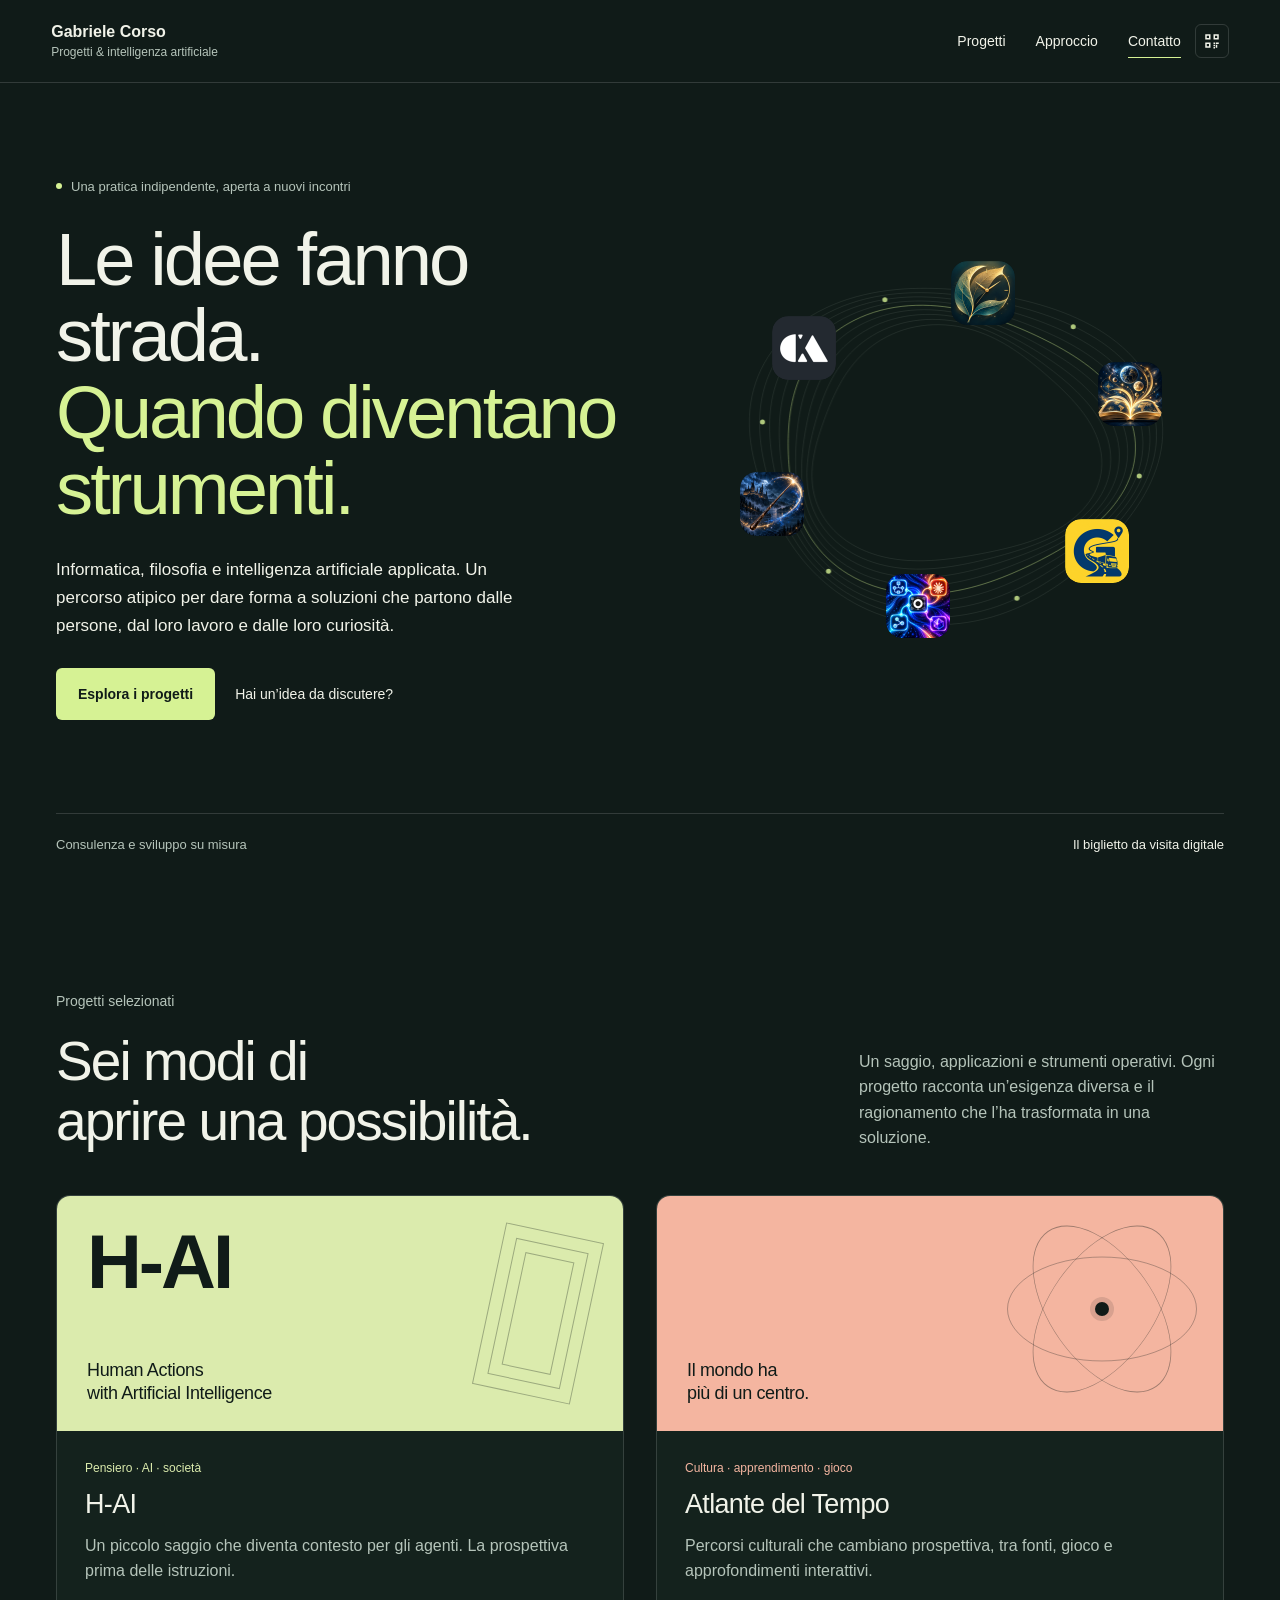
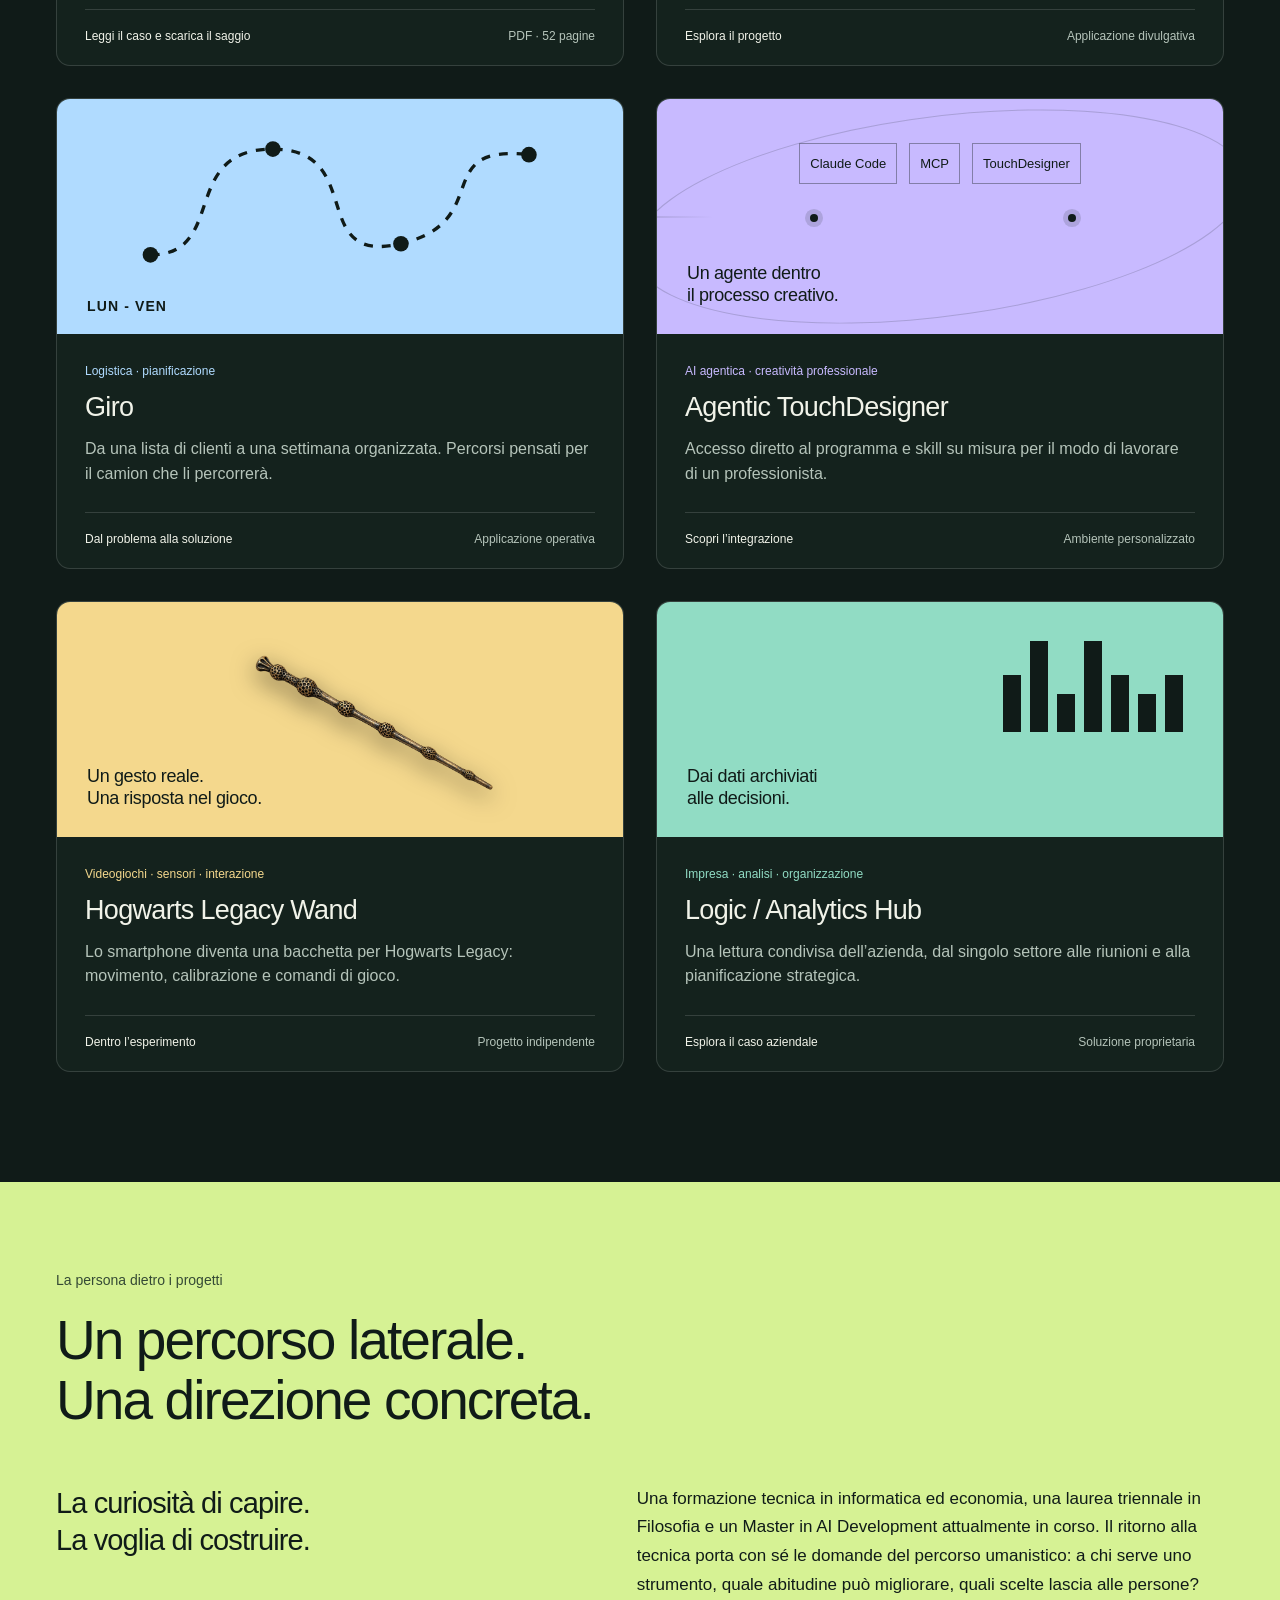
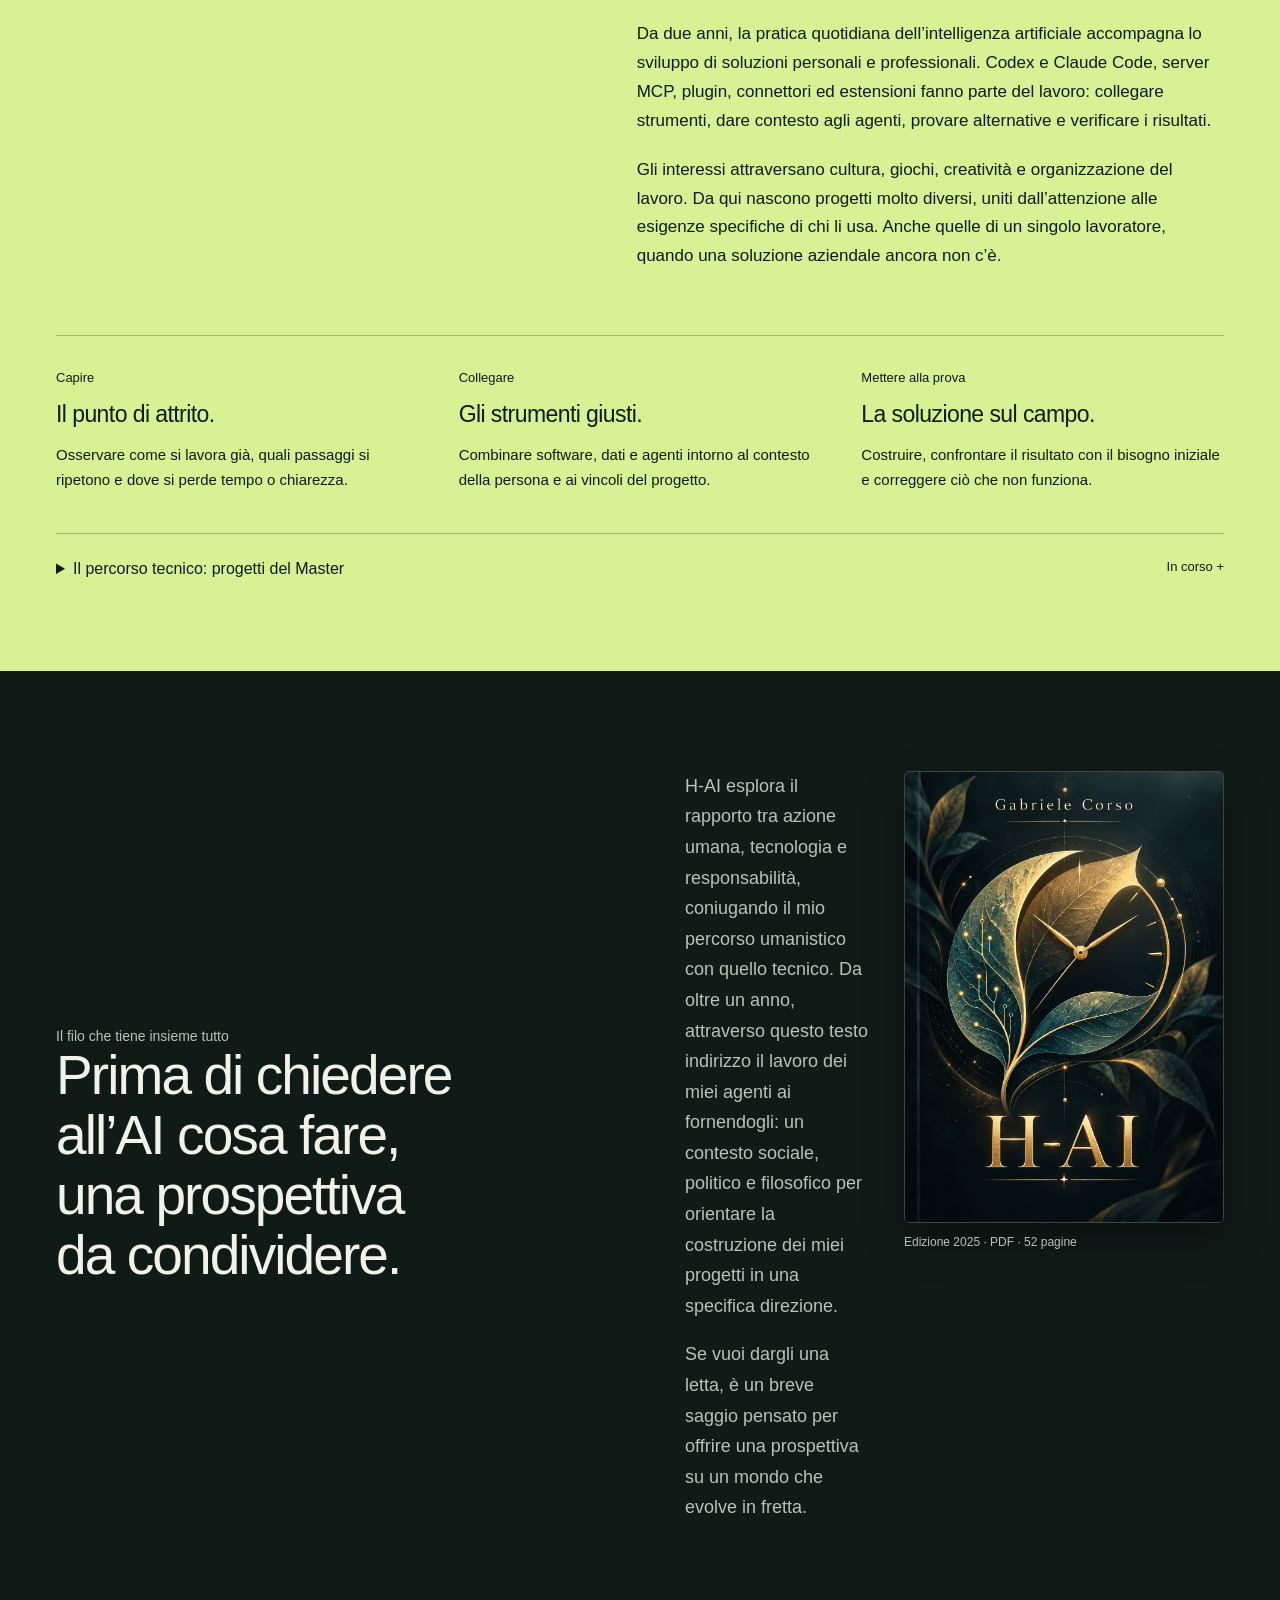
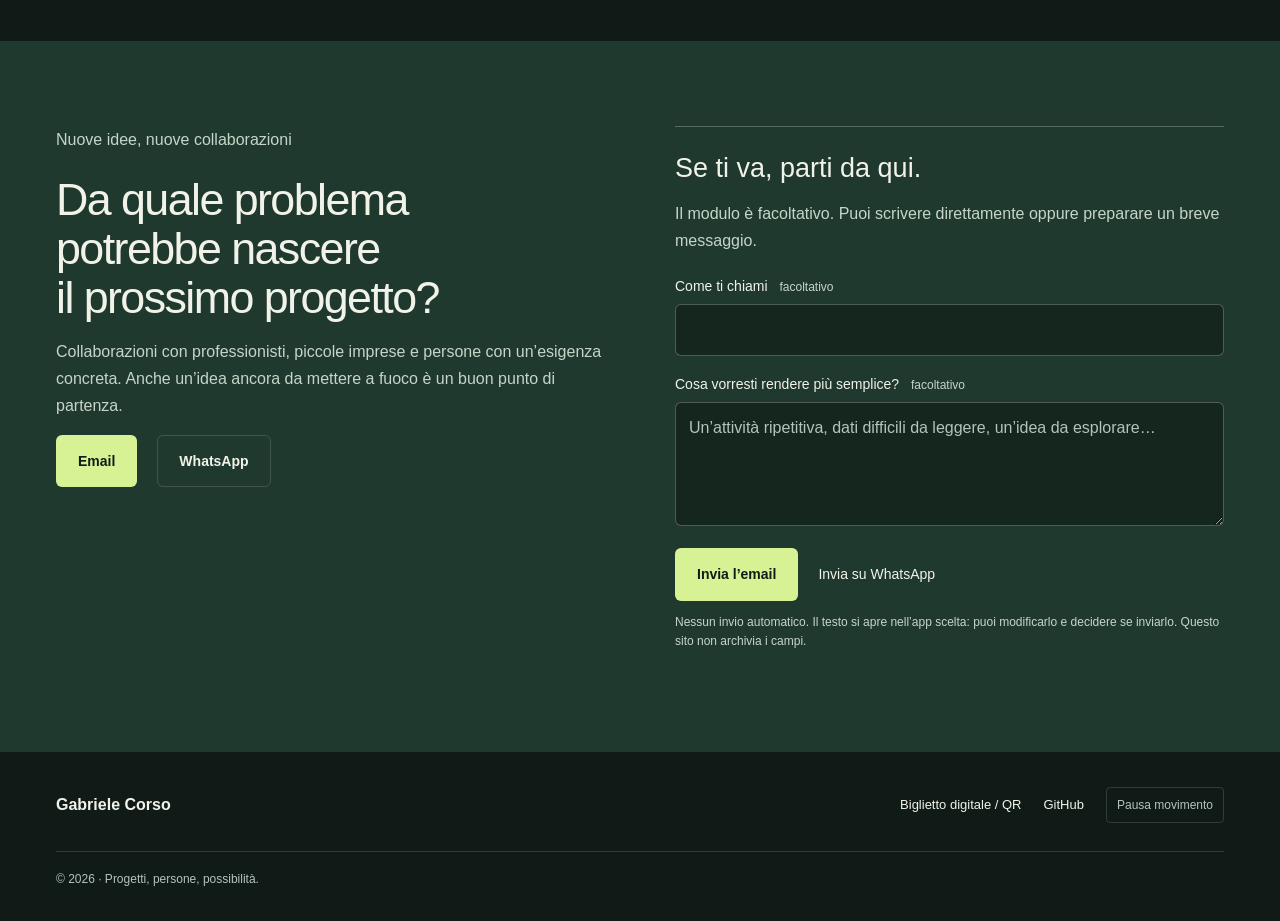
==== commit 16089b87: "Publish portfolio with six case studies, H-AI and digital business card" ====
--- a/index.html
+++ b/index.html
@@ -18,7 +18,7 @@
 <a class="skip" href="#contenuto">Vai al contenuto</a>
 <header class="header">
 <a class="brand" href="#inizio" aria-label="Gabriele Corso, inizio"><span>Gabriele Corso<small>Progetti & intelligenza artificiale</small></span></a>
-<nav aria-label="Navigazione principale"><a href="#progetti">Progetti</a><a href="#approccio">Approccio</a><span class="nav-tools"><a class="nav-contact" href="#contatti">Parliamone</a><button class="quick-qr" id="quick-qr" type="button" aria-label="Genera il QR code del portfolio">QR</button></span></nav>
+<nav aria-label="Navigazione principale"><a href="#progetti">Progetti</a><a href="#approccio">Approccio</a><span class="nav-tools"><a class="nav-contact" href="#contatti">Contatto</a><button class="quick-qr" id="quick-qr" type="button" aria-label="Apri il QR code del portfolio"><svg viewBox="0 0 24 24" aria-hidden="true"><path d="M3 3h7v7H3V3Zm2 2v3h3V5H5Zm9-2h7v7h-7V3Zm2 2v3h3V5h-3ZM3 14h7v7H3v-7Zm2 2v3h3v-3H5Zm9-2h2v2h-2v-2Zm3 0h4v2h-4v-2Zm-3 3h2v2h-2v-2Zm3 0h2v4h-2v-4Zm-3 3h2v2h-2v-2Z"/></svg><span class="sr-only">QR del portfolio</span></button></span></nav>
 </header>
 <main id="contenuto">
 <section class="hero shell" id="inizio">
@@ -45,22 +45,22 @@
 <div class="section-heading"><div><p class="section-label">Progetti selezionati</p><h2>Sei modi di<br>aprire una possibilità.</h2></div><p>Un saggio, applicazioni e strumenti operativi. Ogni progetto racconta un’esigenza diversa e il ragionamento che l’ha trasformata in una soluzione.</p></div>
 <div class="project-grid">
 <a class="project-card essay" href="#progetto/h-ai" style="--accent:#dbebad">
-<div class="project-art"><img class="project-icon-art" src="assets/hai-icon.png" alt="" aria-hidden="true"><span class="art-word">H—AI</span><span class="art-caption">Human Actions<br>with Artificial Intelligence</span><div class="essay-lines" aria-hidden="true"></div></div>
+<div class="project-art"><span class="art-word">H-AI</span><span class="art-caption">Human Actions<br>with Artificial Intelligence</span><div class="essay-lines" aria-hidden="true"></div></div>
 <div class="project-body"><span class="category">Pensiero · AI · società</span><h3>H-AI</h3><p>Un piccolo saggio che diventa contesto per gli agenti. La prospettiva prima delle istruzioni.</p><span class="card-bottom">Leggi il caso e scarica il saggio <span>PDF · 52 pagine</span></span></div></a>
 <a class="project-card atlas" href="#progetto/atlante" style="--accent:#f4b5a0">
-<div class="project-art"><img class="project-icon-art" src="assets/atlante-icon.png" alt="" aria-hidden="true"><div class="atlas-orbits" aria-hidden="true"><i></i><i></i><i></i><b></b></div><span class="art-caption">Il mondo ha<br>più di un centro.</span></div>
+<div class="project-art"><div class="atlas-orbits" aria-hidden="true"><i></i><i></i><i></i><b></b></div><span class="art-caption">Il mondo ha<br>più di un centro.</span></div>
 <div class="project-body"><span class="category">Cultura · apprendimento · gioco</span><h3>Atlante del Tempo</h3><p>Percorsi culturali che cambiano prospettiva, tra fonti, gioco e approfondimenti interattivi.</p><span class="card-bottom">Esplora il progetto <span>Applicazione divulgativa</span></span></div></a>
 <a class="project-card route" href="#progetto/giro" style="--accent:#b0dbff">
-<div class="project-art"><img class="project-icon-art" src="assets/giro-icon.png" alt="" aria-hidden="true"><svg viewBox="0 0 400 190" aria-hidden="true"><path class="route-track" d="M30 140 C100 140 55 45 140 45 S170 150 255 130 S280 40 370 50"/><circle cx="30" cy="140" r="7"/><circle cx="140" cy="45" r="7"/><circle cx="255" cy="130" r="7"/><circle cx="370" cy="50" r="7"/></svg><span class="route-day">LUN - VEN</span></div>
+<div class="project-art"><svg viewBox="0 0 400 190" aria-hidden="true"><path class="route-track" d="M30 140 C100 140 55 45 140 45 S170 150 255 130 S280 40 370 50"/><circle cx="30" cy="140" r="7"/><circle cx="140" cy="45" r="7"/><circle cx="255" cy="130" r="7"/><circle cx="370" cy="50" r="7"/></svg><span class="route-day">LUN - VEN</span></div>
 <div class="project-body"><span class="category">Logistica · pianificazione</span><h3>Giro</h3><p>Da una lista di clienti a una settimana organizzata. Percorsi pensati per il camion che li percorrerà.</p><span class="card-bottom">Dal problema alla soluzione <span>Applicazione operativa</span></span></div></a>
 <a class="project-card nodes" href="#progetto/touchdesigner" style="--accent:#c8baff">
-<div class="project-art agentic-art"><img class="project-icon-art" src="assets/touchdesigner-icon.png" alt="" aria-hidden="true"><div class="node-flow" aria-hidden="true"><span>Claude Code</span><span>MCP</span><span>TouchDesigner</span></div><span class="agentic-pulse agentic-pulse-a" aria-hidden="true"></span><span class="agentic-pulse agentic-pulse-b" aria-hidden="true"></span><span class="art-caption">Un agente dentro<br>il processo creativo.</span></div>
+<div class="project-art agentic-art"><div class="node-flow" aria-hidden="true"><span>Claude Code</span><span>MCP</span><span>TouchDesigner</span></div><span class="agentic-pulse agentic-pulse-a" aria-hidden="true"></span><span class="agentic-pulse agentic-pulse-b" aria-hidden="true"></span><span class="art-caption">Un agente dentro<br>il processo creativo.</span></div>
 <div class="project-body"><span class="category">AI agentica · creatività professionale</span><h3>Agentic TouchDesigner</h3><p>Accesso diretto al programma e skill su misura per il modo di lavorare di un professionista.</p><span class="card-bottom">Scopri l’integrazione <span>Ambiente personalizzato</span></span></div></a>
 <a class="project-card wand" href="#progetto/bacchetta" style="--accent:#f4d88d">
-<div class="project-art"><img class="project-icon-art" src="assets/hogwarts-legacy-wand-icon.png" alt="" aria-hidden="true"><img class="elder-wand-rotor" src="assets/elder-wand-cutout.png" alt="Bacchetta di sambuco" aria-hidden="true"><span class="art-caption">Un gesto reale.<br>Una risposta nel gioco.</span></div>
+<div class="project-art"><img class="elder-wand-rotor" src="assets/elder-wand-stylized.png" alt="Bacchetta stilizzata" aria-hidden="true"><span class="art-caption">Un gesto reale.<br>Una risposta nel gioco.</span></div>
 <div class="project-body"><span class="category">Videogiochi · sensori · interazione</span><h3>Hogwarts Legacy Wand</h3><p>Lo smartphone diventa una bacchetta per Hogwarts Legacy: movimento, calibrazione e comandi di gioco.</p><span class="card-bottom">Dentro l’esperimento <span>Progetto indipendente</span></span></div></a>
 <a class="project-card analytics" href="#progetto/logic" style="--accent:#91dcc4">
-<div class="project-art"><img class="project-icon-art" src="assets/logic-icon.png" alt="" aria-hidden="true"><div class="data-bars" aria-hidden="true"><i></i><i></i><i></i><i></i><i></i><i></i><i></i></div><span class="art-caption">Dai dati archiviati<br>alle decisioni.</span></div>
+<div class="project-art"><div class="data-bars" aria-hidden="true"><i></i><i></i><i></i><i></i><i></i><i></i><i></i></div><span class="art-caption">Dai dati archiviati<br>alle decisioni.</span></div>
 <div class="project-body"><span class="category">Impresa · analisi · organizzazione</span><h3>Logic / Analytics Hub</h3><p>Una lettura condivisa dell’azienda, dal singolo settore alle riunioni e alla pianificazione strategica.</p><span class="card-bottom">Esplora il caso aziendale <span>Soluzione proprietaria</span></span></div></a>
 </div>
 </section>
@@ -90,6 +90,6 @@
 </main>
 <footer class="shell footer"><a class="brand" href="#inizio">Gabriele Corso</a><div><a href="biglietto.html">Biglietto digitale / QR</a><a href="https://github.com/gabrielecorso8" target="_blank" rel="noopener">GitHub</a><button id="motion-toggle" type="button" aria-pressed="false">Pausa movimento</button></div><small>© 2026 · Progetti, persone, possibilità.</small></footer>
 <dialog id="quick-qr-dialog" class="quick-qr-dialog" aria-labelledby="quick-qr-title"><div class="quick-qr-head"><h2 id="quick-qr-title">QR del portfolio</h2><button id="close-quick-qr" class="icon-button" type="button" aria-label="Chiudi QR">Chiudi</button></div><p>Inquadra il codice per aprire direttamente il portfolio.</p><div id="quick-qr-box" class="quick-qr-box"></div><a class="button outline" href="biglietto.html">Apri il biglietto digitale</a></dialog>
-<dialog id="project-dialog" aria-labelledby="project-title"><div class="dialog-top"><span id="project-category"></span><button id="close-project" class="icon-button" aria-label="Chiudi scheda progetto">Chiudi</button></div><div class="dialog-body"><div class="dialog-heading"><img class="dialog-project-icon" id="project-icon" src="assets/portfolio-icon.png" alt=""><div><h2 id="project-title"></h2><p id="project-intro"></p></div></div><div id="project-detail"></div><div id="project-links" class="actions"></div><div class="dialog-bottom"><a href="#contatti" id="project-contact">Un’esigenza simile? Parliamone</a><button id="next-project" type="button">Progetto successivo</button></div></div></dialog>
+<dialog id="project-dialog" aria-labelledby="project-title"><div class="dialog-top"><span id="project-category"></span><button id="close-project" class="icon-button" aria-label="Chiudi scheda progetto">Chiudi</button></div><div class="dialog-body"><div class="dialog-heading"><img class="dialog-project-icon" id="project-icon" src="assets/portfolio-icon.png" alt=""><div><h2 id="project-title"></h2><p id="project-intro"></p></div></div><div id="project-detail"></div><div id="project-links" class="actions"></div><div class="dialog-bottom"><a href="#contatti" id="project-contact">Un’esigenza simile? Contatto</a><button id="next-project" type="button">Progetto successivo</button></div></div></dialog>
 </body>
 </html>
--- a/style.css
+++ b/style.css
@@ -43,4 +43,9 @@
 .essay-content{grid-template-columns:minmax(0,1fr) minmax(240px,320px)}.essay-cover-action img{max-width:320px}
 .essay-cover-link{display:block;border-radius:7px;outline:none}.essay-cover-link img{transition:transform .25s ease,filter .25s ease,box-shadow .25s ease}.essay-cover-link:hover img,.essay-cover-link:focus-visible img{transform:scale(1.025);filter:brightness(1.08);box-shadow:0 22px 44px #0009}.essay-cover-link:focus-visible{box-shadow:0 0 0 3px var(--lime)}
 .quick-qr-dialog{margin:auto;max-height:calc(100svh - 32px);overflow:auto;overscroll-behavior:contain}.quick-qr-dialog .icon-button{width:auto;min-width:74px;padding:0 12px;border-radius:6px}.quick-qr-dialog .quick-qr-box{min-height:0}.dialog-project-icon+div{min-width:0}
-@media(max-width:700px){.project-icon-art{width:78%;height:100%;opacity:.2}.dialog-project-icon{flex-basis:64px;width:64px;height:64px;border-radius:10px}.dialog-heading{align-items:start}.quick-qr-dialog{width:calc(100% - 28px);max-height:calc(100svh - 28px);padding:20px}.quick-qr-dialog .quick-qr-box{margin:18px 0;padding:12px}.quick-qr-dialog .button{min-height:46px}.essay-cover-action{max-width:290px}.essay-cover-action img{max-width:290px}}
+@media(max-width:700px){.project-icon-art{width:78%;height:100%;opacity:.2}.dialog-project-icon{flex-basis:64px;width:64px;height:64px;border-radius:10px}.dialog-heading{align-items:start}.quick-qr-dialog{width:calc(100% - 28px);max-height:calc(100svh - 28px);padding:20px}.quick-qr-dialog .quick-qr-box{margin:18px 0;padding:12px}.quick-qr-dialog .button{min-height:46px}.essay-content{grid-template-columns:1fr}.essay-cover-action{max-width:290px}.essay-cover-action img{max-width:290px}}
+
+/* Custom QR mark and moving Atlante illustration. */
+.quick-qr{display:inline-flex;align-items:center;justify-content:center}.quick-qr svg{display:block;width:18px;height:18px;fill:currentColor}.atlas-orbits i{animation:atlas-orbit-spin 14s linear infinite}.atlas-orbits i:nth-child(2){animation-duration:18s;animation-direction:reverse}.atlas-orbits i:nth-child(3){animation-duration:22s}.atlas-orbits b{display:block;inset:50% auto auto 50%;width:14px;height:14px;border-radius:50%;background:var(--bg);box-shadow:0 0 0 5px #101b1820;transform:translate(-50%,-50%);animation:atlas-core 3s ease-in-out infinite}
+@keyframes atlas-orbit-spin{to{rotate:360deg}}@keyframes atlas-core{50%{scale:1.35;opacity:.65}}
+.quick-qr-box{position:relative}.qr-brand-badge{position:absolute;left:50%;top:50%;display:grid;place-items:center;width:17%;aspect-ratio:1;transform:translate(-50%,-50%);padding:3px;background:#fff;border-radius:7px;box-shadow:0 0 0 3px #fff,0 4px 14px #0005}.qr-brand-badge img{display:block;width:100%;height:100%;object-fit:contain;border-radius:5px}
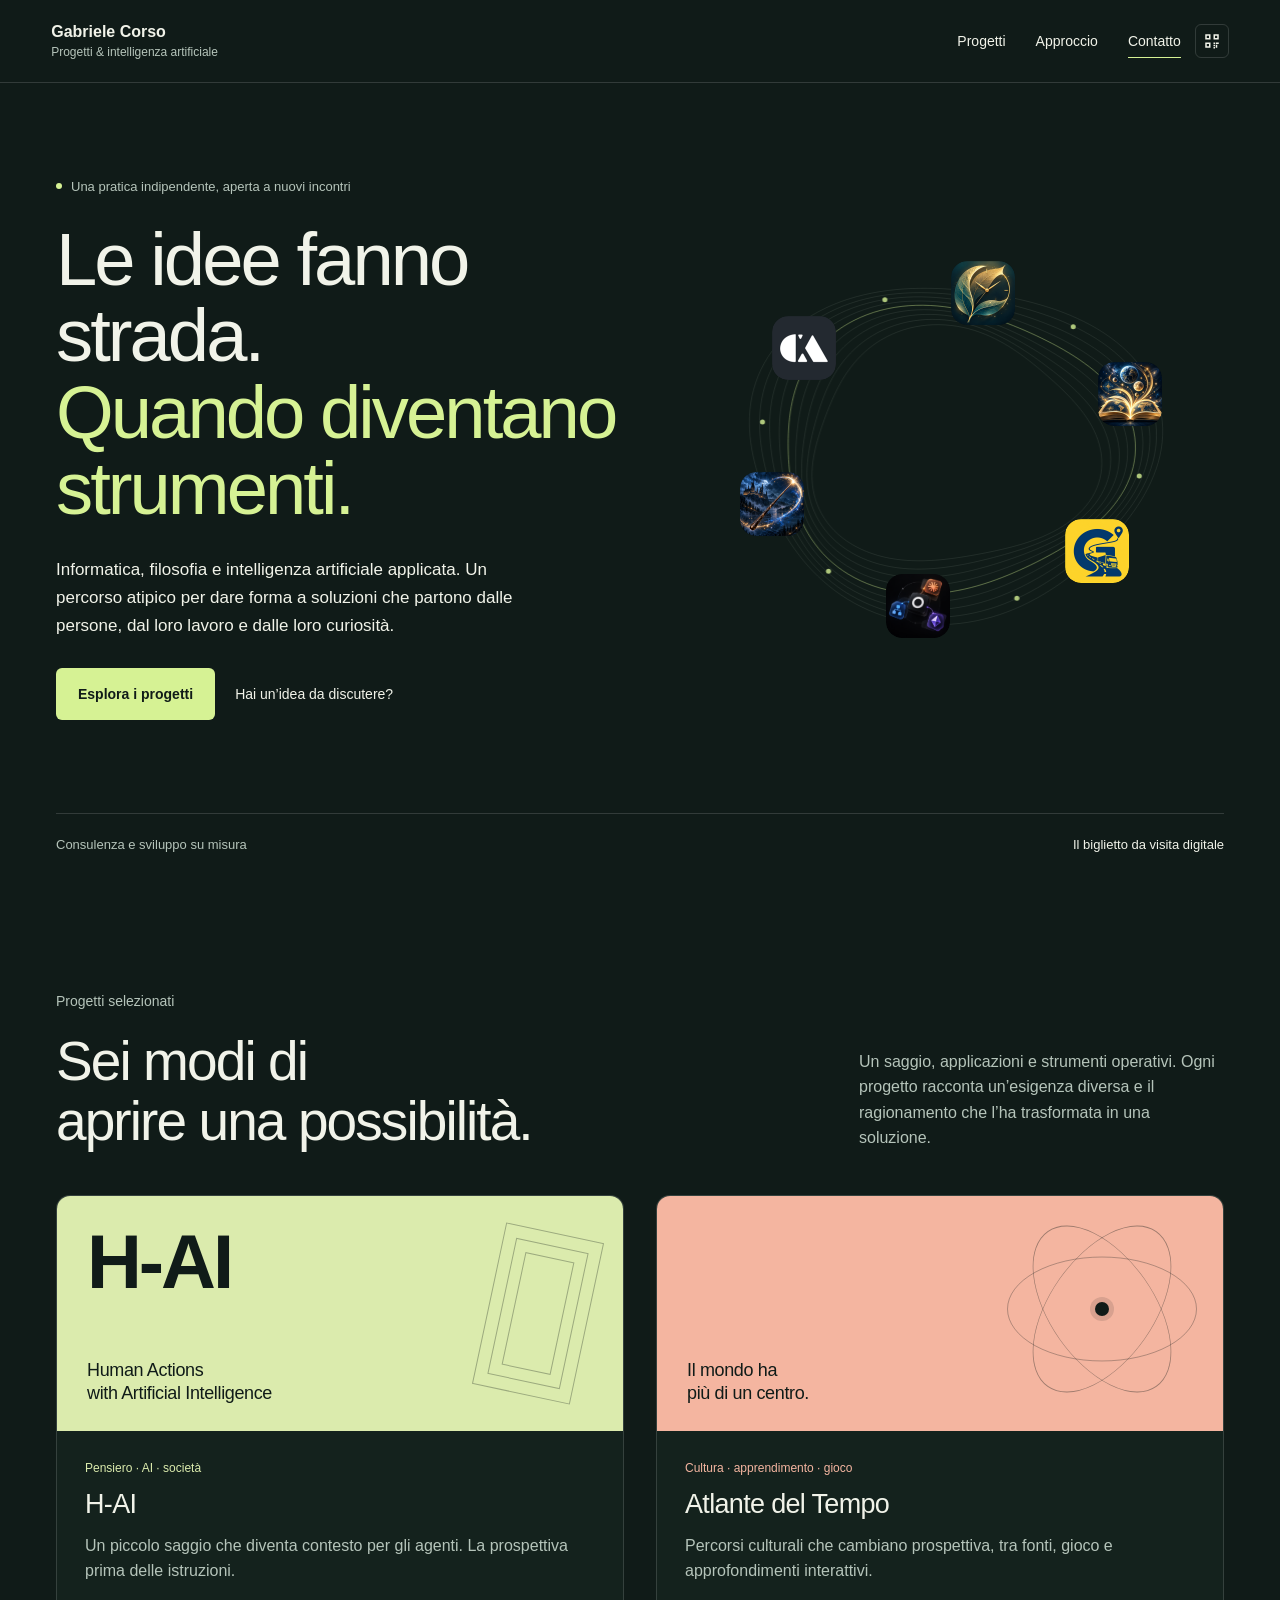
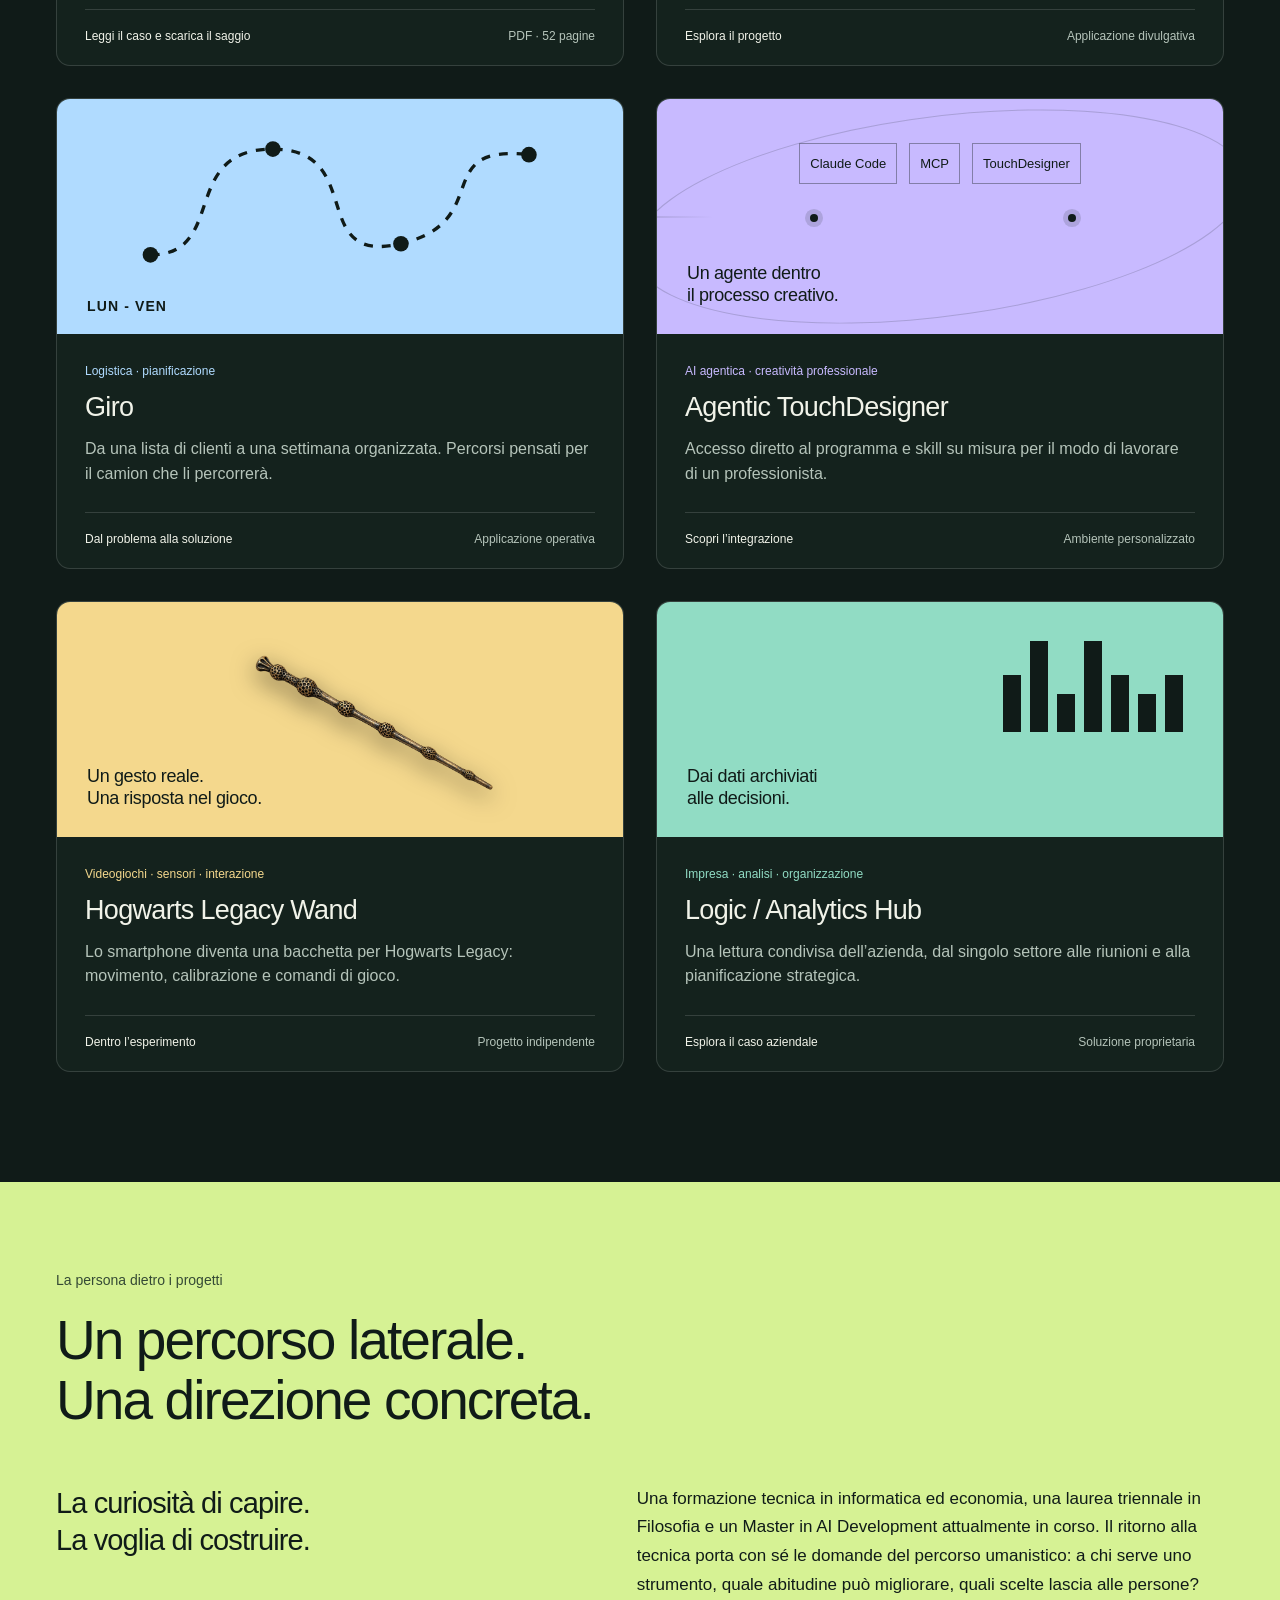
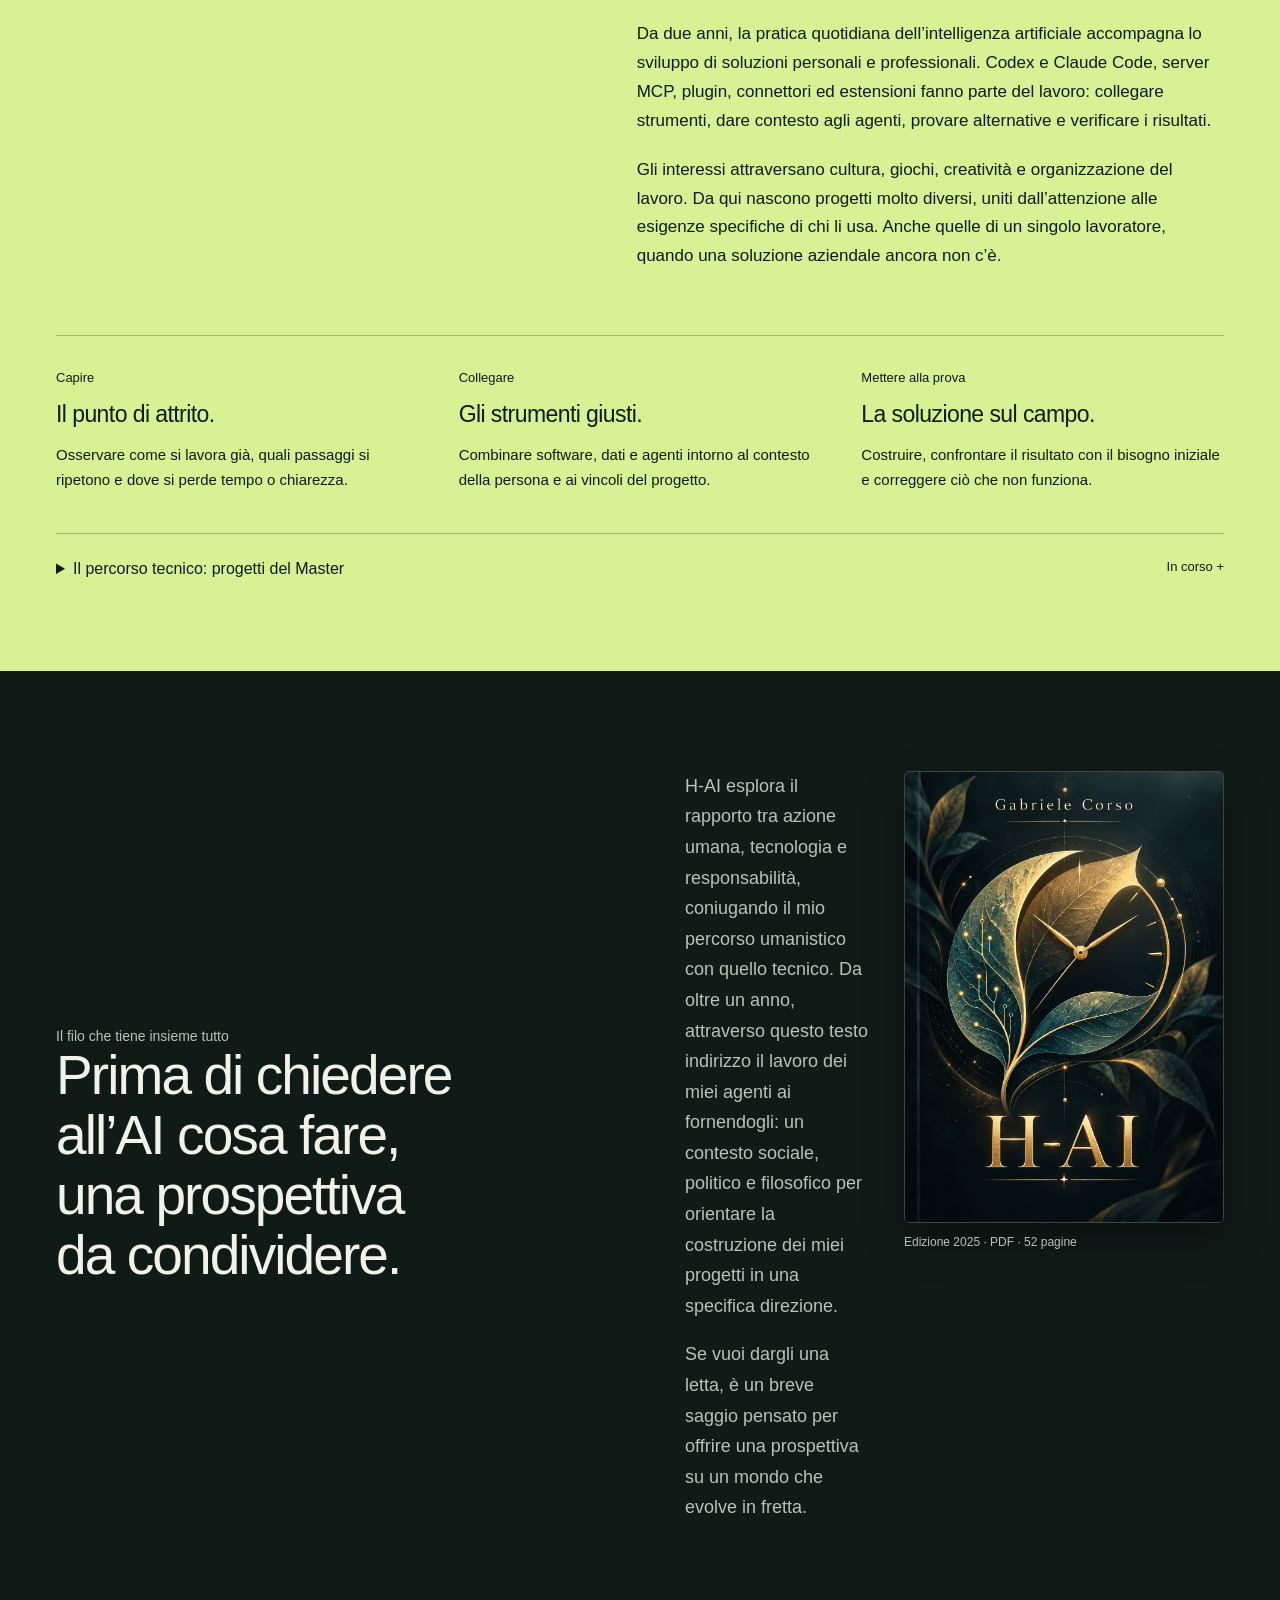
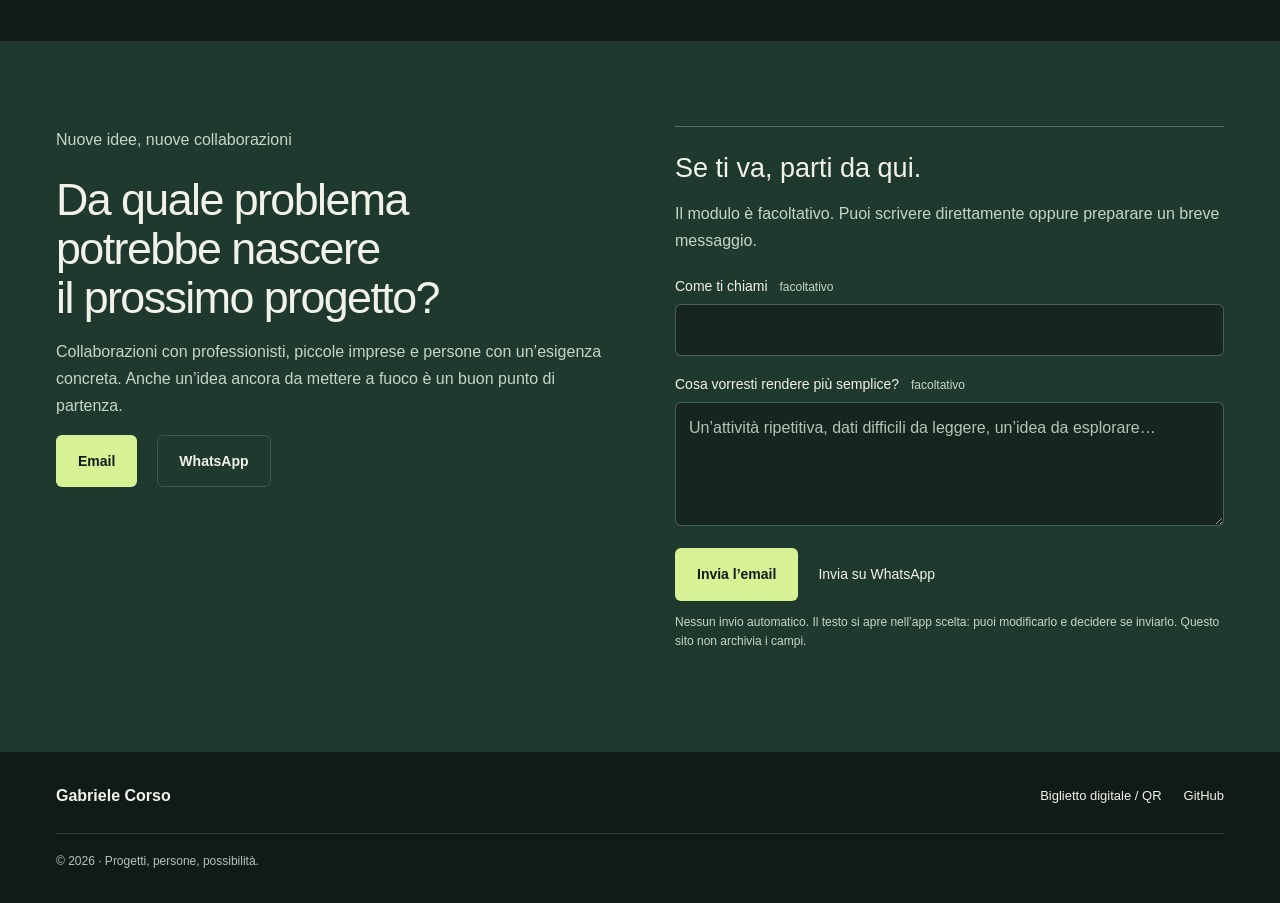
==== commit b3ca113a: "Publish portfolio with six case studies, H-AI and digital business card" ====
--- a/index.html
+++ b/index.html
@@ -88,7 +88,7 @@
 <div class="contact-compose"><h3>Se ti va, parti da qui.</h3><p>Il modulo è facoltativo. Puoi scrivere direttamente oppure preparare un breve messaggio.</p><form id="contact-form"><label for="sender">Come ti chiami <span>facoltativo</span></label><input id="sender" name="sender" autocomplete="name" maxlength="100"><label for="problem">Cosa vorresti rendere più semplice? <span>facoltativo</span></label><textarea id="problem" name="problem" rows="4" maxlength="3000" placeholder="Un’attività ripetitiva, dati difficili da leggere, un’idea da esplorare…"></textarea><div class="actions"><button class="button primary" type="submit">Invia l’email</button><button class="text-link" type="button" id="compose-wa">Invia su WhatsApp</button></div><p class="small-note">Nessun invio automatico. Il testo si apre nell’app scelta: puoi modificarlo e decidere se inviarlo. Questo sito non archivia i campi.</p><p id="form-status" role="status"></p></form></div>
 </div></section>
 </main>
-<footer class="shell footer"><a class="brand" href="#inizio">Gabriele Corso</a><div><a href="biglietto.html">Biglietto digitale / QR</a><a href="https://github.com/gabrielecorso8" target="_blank" rel="noopener">GitHub</a><button id="motion-toggle" type="button" aria-pressed="false">Pausa movimento</button></div><small>© 2026 · Progetti, persone, possibilità.</small></footer>
+<footer class="shell footer"><a class="brand" href="#inizio">Gabriele Corso</a><div><a href="biglietto.html">Biglietto digitale / QR</a><a href="https://github.com/gabrielecorso8" target="_blank" rel="noopener">GitHub</a></div><small>© 2026 · Progetti, persone, possibilità.</small></footer>
 <dialog id="quick-qr-dialog" class="quick-qr-dialog" aria-labelledby="quick-qr-title"><div class="quick-qr-head"><h2 id="quick-qr-title">QR del portfolio</h2><button id="close-quick-qr" class="icon-button" type="button" aria-label="Chiudi QR">Chiudi</button></div><p>Inquadra il codice per aprire direttamente il portfolio.</p><div id="quick-qr-box" class="quick-qr-box"></div><a class="button outline" href="biglietto.html">Apri il biglietto digitale</a></dialog>
 <dialog id="project-dialog" aria-labelledby="project-title"><div class="dialog-top"><span id="project-category"></span><button id="close-project" class="icon-button" aria-label="Chiudi scheda progetto">Chiudi</button></div><div class="dialog-body"><div class="dialog-heading"><img class="dialog-project-icon" id="project-icon" src="assets/portfolio-icon.png" alt=""><div><h2 id="project-title"></h2><p id="project-intro"></p></div></div><div id="project-detail"></div><div id="project-links" class="actions"></div><div class="dialog-bottom"><a href="#contatti" id="project-contact">Un’esigenza simile? Contatto</a><button id="next-project" type="button">Progetto successivo</button></div></div></dialog>
 </body>
--- a/style.css
+++ b/style.css
@@ -49,3 +49,5 @@
 .quick-qr{display:inline-flex;align-items:center;justify-content:center}.quick-qr svg{display:block;width:18px;height:18px;fill:currentColor}.atlas-orbits i{animation:atlas-orbit-spin 14s linear infinite}.atlas-orbits i:nth-child(2){animation-duration:18s;animation-direction:reverse}.atlas-orbits i:nth-child(3){animation-duration:22s}.atlas-orbits b{display:block;inset:50% auto auto 50%;width:14px;height:14px;border-radius:50%;background:var(--bg);box-shadow:0 0 0 5px #101b1820;transform:translate(-50%,-50%);animation:atlas-core 3s ease-in-out infinite}
 @keyframes atlas-orbit-spin{to{rotate:360deg}}@keyframes atlas-core{50%{scale:1.35;opacity:.65}}
 .quick-qr-box{position:relative}.qr-brand-badge{position:absolute;left:50%;top:50%;display:grid;place-items:center;width:17%;aspect-ratio:1;transform:translate(-50%,-50%);padding:3px;background:#fff;border-radius:7px;box-shadow:0 0 0 3px #fff,0 4px 14px #0005}.qr-brand-badge img{display:block;width:100%;height:100%;object-fit:contain;border-radius:5px}
+.project-dialog-cover{display:block;width:150px;max-width:100%;border-radius:7px}.project-dialog-cover img{display:block;width:100%;aspect-ratio:1055/1491;object-fit:cover;border:1px solid #ffffff30;border-radius:7px;box-shadow:0 16px 32px #0007}
+@media(max-width:700px){.project-dialog-cover{width:132px}}
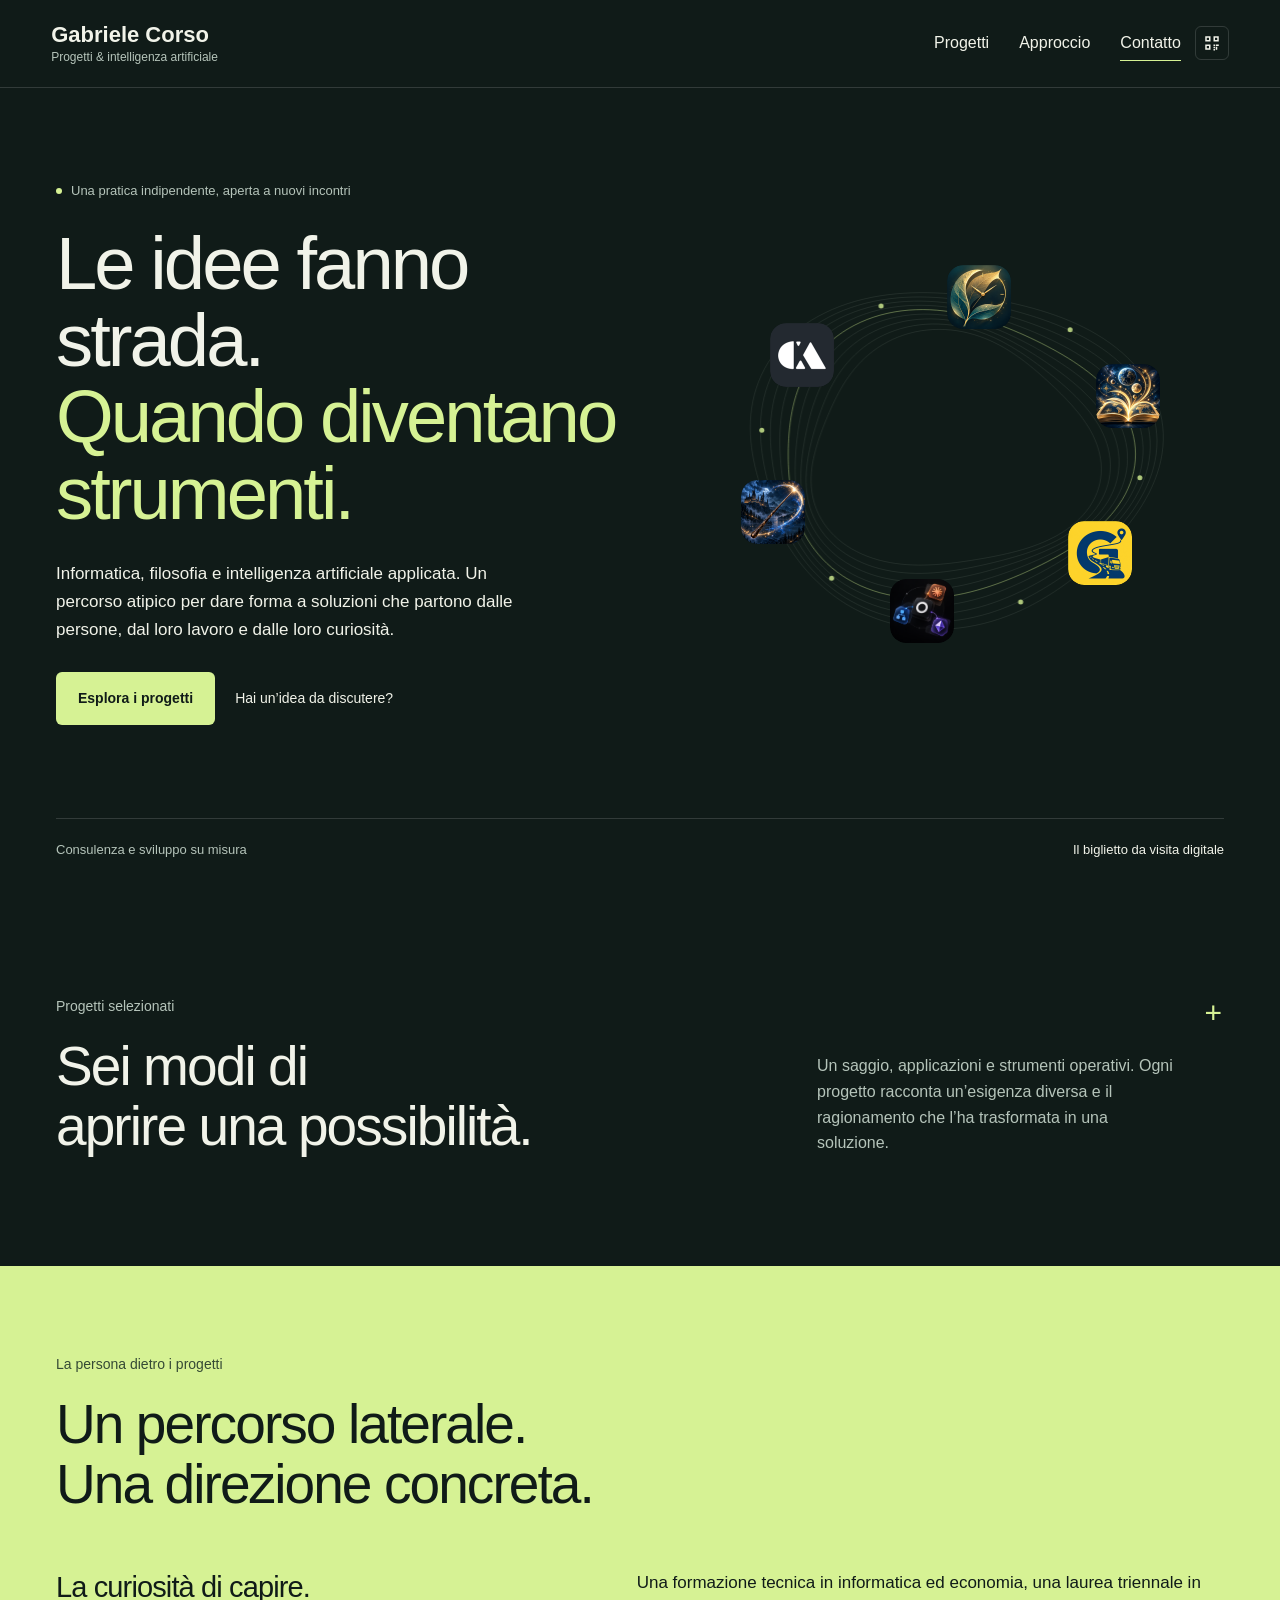
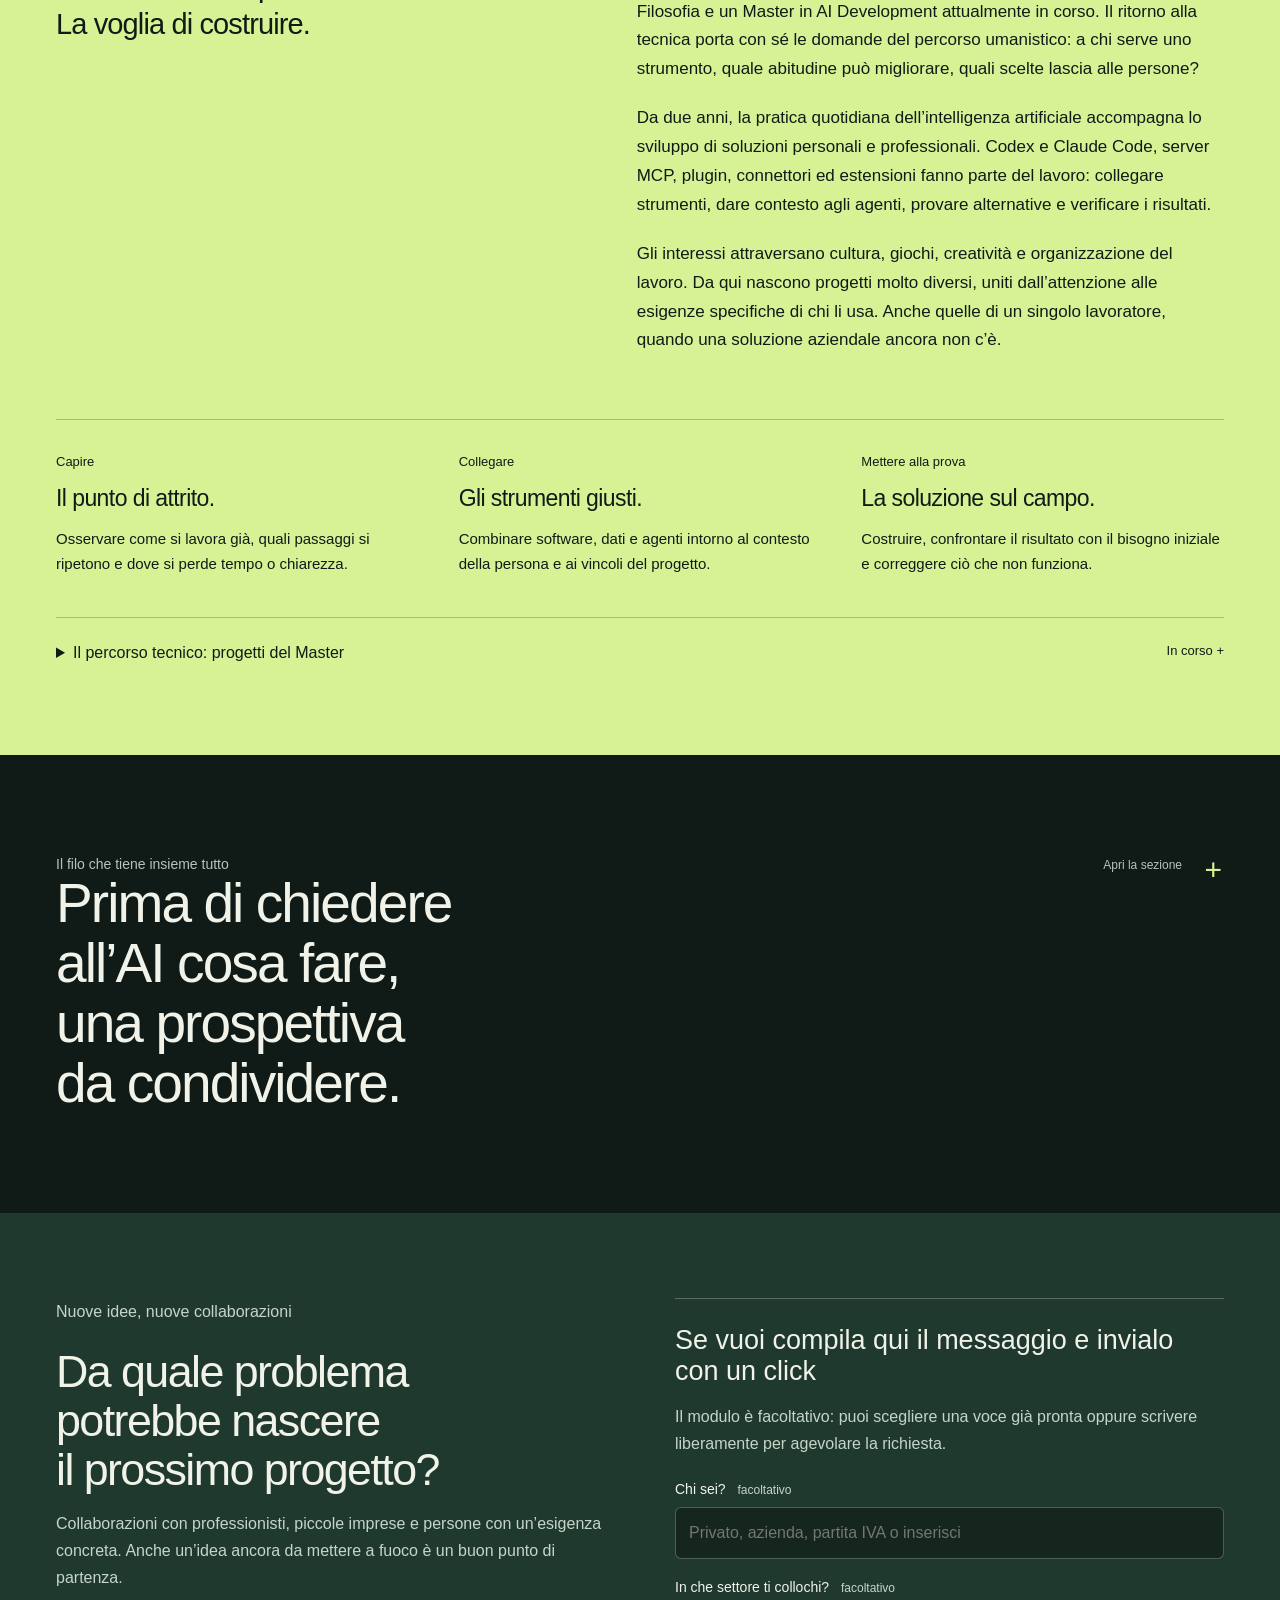
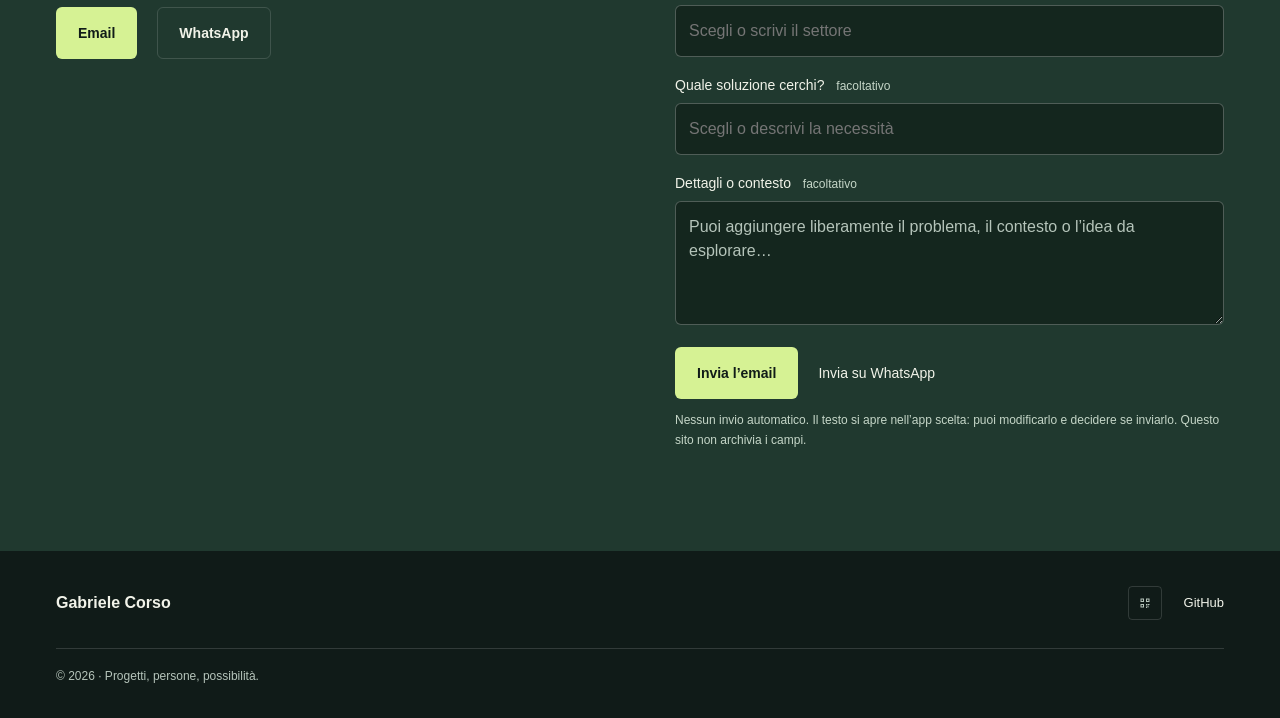
==== commit c872793f: "Publish portfolio with six case studies, H-AI and digital business card" ====
--- a/index.html
+++ b/index.html
@@ -42,8 +42,9 @@
 </section>
 
 <section id="progetti" class="projects shell">
-<div class="section-heading"><div><p class="section-label">Progetti selezionati</p><h2>Sei modi di<br>aprire una possibilità.</h2></div><p>Un saggio, applicazioni e strumenti operativi. Ogni progetto racconta un’esigenza diversa e il ragionamento che l’ha trasformata in una soluzione.</p></div>
-<div class="project-grid">
+<details class="section-disclosure">
+<summary class="section-heading"><div><p class="section-label">Progetti selezionati</p><h2>Sei modi di<br>aprire una possibilità.</h2></div><p>Un saggio, applicazioni e strumenti operativi. Ogni progetto racconta un’esigenza diversa e il ragionamento che l’ha trasformata in una soluzione.</p></summary>
+<div class="section-disclosure-body"><div class="project-grid">
 <a class="project-card essay" href="#progetto/h-ai" style="--accent:#dbebad">
 <div class="project-art"><span class="art-word">H-AI</span><span class="art-caption">Human Actions<br>with Artificial Intelligence</span><div class="essay-lines" aria-hidden="true"></div></div>
 <div class="project-body"><span class="category">Pensiero · AI · società</span><h3>H-AI</h3><p>Un piccolo saggio che diventa contesto per gli agenti. La prospettiva prima delle istruzioni.</p><span class="card-bottom">Leggi il caso e scarica il saggio <span>PDF · 52 pagine</span></span></div></a>
@@ -62,7 +63,8 @@
 <a class="project-card analytics" href="#progetto/logic" style="--accent:#91dcc4">
 <div class="project-art"><div class="data-bars" aria-hidden="true"><i></i><i></i><i></i><i></i><i></i><i></i><i></i></div><span class="art-caption">Dai dati archiviati<br>alle decisioni.</span></div>
 <div class="project-body"><span class="category">Impresa · analisi · organizzazione</span><h3>Logic / Analytics Hub</h3><p>Una lettura condivisa dell’azienda, dal singolo settore alle riunioni e alla pianificazione strategica.</p><span class="card-bottom">Esplora il caso aziendale <span>Soluzione proprietaria</span></span></div></a>
-</div>
+</div></div>
+</details>
 </section>
 
 <section class="approach" id="approccio"><div class="shell">
@@ -82,14 +84,14 @@
 </div></details>
 </div></section>
 
-<section class="essay-feature shell"><div><span class="section-label">Il filo che tiene insieme tutto</span><h2>Prima di chiedere<br>all’AI cosa fare,<br>una prospettiva<br>da condividere.</h2></div><div class="essay-content"><div class="essay-copy"><p>H-AI esplora il rapporto tra azione umana, tecnologia e responsabilità, coniugando il mio percorso umanistico con quello tecnico. Da oltre un anno, attraverso questo testo indirizzo il lavoro dei miei agenti ai fornendogli: un contesto sociale, politico e filosofico per orientare la costruzione dei miei progetti in una specifica direzione.</p><p>Se vuoi dargli una letta, è un breve saggio pensato per offrire una prospettiva su un mondo che evolve in fretta.</p></div><div class="essay-cover-action"><a class="essay-cover-link" href="assets/h-ai%20gabriele-corso.pdf" target="_blank" rel="noopener" aria-label="Apri il PDF H-AI"><img src="assets/h-ai-cover.png" alt="Copertina del saggio H-AI"></a><small>Edizione 2025 · PDF · 52 pagine</small></div></div></section>
+<section id="h-ai-saggio" class="essay-feature shell"><details class="section-disclosure essay-disclosure"><summary class="essay-summary"><div><span class="section-label">Il filo che tiene insieme tutto</span><h2>Prima di chiedere<br>all’AI cosa fare,<br>una prospettiva<br>da condividere.</h2></div><span class="disclosure-hint">Apri la sezione</span></summary><div class="essay-content"><div class="essay-copy"><p>H-AI esplora il rapporto tra azione umana, tecnologia e responsabilità, coniugando il mio percorso umanistico con quello tecnico. Da oltre un anno, attraverso questo testo indirizzo il lavoro dei miei agenti ai fornendogli: un contesto sociale, politico e filosofico per orientare la costruzione dei miei progetti in una specifica direzione.</p><p>Se vuoi dargli una letta, è un breve saggio pensato per offrire una prospettiva su un mondo che evolve in fretta.</p></div><div class="essay-cover-action"><a class="essay-cover-link" href="assets/h-ai%20gabriele-corso.pdf" target="_blank" rel="noopener" aria-label="Apri il PDF H-AI"><img src="assets/h-ai-cover.png" alt="Copertina del saggio H-AI"></a><small>Edizione 2025 · PDF · 52 pagine</small></div></div></details></section>
 
 <section class="contact-section" id="contatti"><div class="shell contact-grid"><div><p class="section-label">Nuove idee, nuove collaborazioni</p><h2>Da quale problema<br>potrebbe nascere<br>il prossimo progetto?</h2><p>Collaborazioni con professionisti, piccole imprese e persone con un’esigenza concreta. Anche un’idea ancora da mettere a fuoco è un buon punto di partenza.</p><div class="actions"><a class="button primary contact-email" href="#contatti">Email</a><a class="button outline contact-wa" href="#contatti">WhatsApp</a></div><p id="contact-status" class="small-note"></p></div>
-<div class="contact-compose"><h3>Se ti va, parti da qui.</h3><p>Il modulo è facoltativo. Puoi scrivere direttamente oppure preparare un breve messaggio.</p><form id="contact-form"><label for="sender">Come ti chiami <span>facoltativo</span></label><input id="sender" name="sender" autocomplete="name" maxlength="100"><label for="problem">Cosa vorresti rendere più semplice? <span>facoltativo</span></label><textarea id="problem" name="problem" rows="4" maxlength="3000" placeholder="Un’attività ripetitiva, dati difficili da leggere, un’idea da esplorare…"></textarea><div class="actions"><button class="button primary" type="submit">Invia l’email</button><button class="text-link" type="button" id="compose-wa">Invia su WhatsApp</button></div><p class="small-note">Nessun invio automatico. Il testo si apre nell’app scelta: puoi modificarlo e decidere se inviarlo. Questo sito non archivia i campi.</p><p id="form-status" role="status"></p></form></div>
+<div class="contact-compose"><h3>Se vuoi compila qui il messaggio e invialo con un click</h3><p>Il modulo è facoltativo: puoi scegliere una voce già pronta oppure scrivere liberamente per agevolare la richiesta.</p><form id="contact-form"><label for="identity">Chi sei? <span>facoltativo</span></label><input id="identity" name="identity" list="identity-options" maxlength="100" placeholder="Privato, azienda, partita IVA o inserisci"><datalist id="identity-options"><option value="Privato"><option value="Azienda"><option value="Partita IVA"><option value="Professionista"><option value="Ente o associazione"><option value="Altro"></datalist><label for="sector">In che settore ti collochi? <span>facoltativo</span></label><input id="sector" name="sector" list="sector-options" maxlength="120" placeholder="Scegli o scrivi il settore"><datalist id="sector-options"><option value="Manifattura e artigianato"><option value="Logistica e trasporti"><option value="Commercio"><option value="Servizi professionali"><option value="Cultura e formazione"><option value="Creatività e audiovisivo"><option value="Amministrazione e ufficio"><option value="Altro"></datalist><label for="solution">Quale soluzione cerchi? <span>facoltativo</span></label><input id="solution" name="solution" list="solution-options" maxlength="180" placeholder="Scegli o descrivi la necessità"><datalist id="solution-options"><option value="Automazione logistica"><option value="Analisi e lettura dei dati"><option value="Snellimento burocratico"><option value="Organizzazione di ordini e montaggi"><option value="Integrazione di strumenti di intelligenza artificiale"><option value="Agente AI su misura"><option value="Applicazione web o mobile"><option value="Risoluzione di un problema specifico da discutere in privato"><option value="Non so ancora, vorrei capire"></datalist><label for="problem">Dettagli o contesto <span>facoltativo</span></label><textarea id="problem" name="problem" rows="4" maxlength="3000" placeholder="Puoi aggiungere liberamente il problema, il contesto o l’idea da esplorare…"></textarea><div class="actions"><button class="button primary" type="submit">Invia l’email</button><button class="text-link" type="button" id="compose-wa">Invia su WhatsApp</button></div><p class="small-note">Nessun invio automatico. Il testo si apre nell’app scelta: puoi modificarlo e decidere se inviarlo. Questo sito non archivia i campi.</p><p id="form-status" role="status"></p></form></div>
 </div></section>
 </main>
-<footer class="shell footer"><a class="brand" href="#inizio">Gabriele Corso</a><div><a href="biglietto.html">Biglietto digitale / QR</a><a href="https://github.com/gabrielecorso8" target="_blank" rel="noopener">GitHub</a></div><small>© 2026 · Progetti, persone, possibilità.</small></footer>
-<dialog id="quick-qr-dialog" class="quick-qr-dialog" aria-labelledby="quick-qr-title"><div class="quick-qr-head"><h2 id="quick-qr-title">QR del portfolio</h2><button id="close-quick-qr" class="icon-button" type="button" aria-label="Chiudi QR">Chiudi</button></div><p>Inquadra il codice per aprire direttamente il portfolio.</p><div id="quick-qr-box" class="quick-qr-box"></div><a class="button outline" href="biglietto.html">Apri il biglietto digitale</a></dialog>
-<dialog id="project-dialog" aria-labelledby="project-title"><div class="dialog-top"><span id="project-category"></span><button id="close-project" class="icon-button" aria-label="Chiudi scheda progetto">Chiudi</button></div><div class="dialog-body"><div class="dialog-heading"><img class="dialog-project-icon" id="project-icon" src="assets/portfolio-icon.png" alt=""><div><h2 id="project-title"></h2><p id="project-intro"></p></div></div><div id="project-detail"></div><div id="project-links" class="actions"></div><div class="dialog-bottom"><a href="#contatti" id="project-contact">Un’esigenza simile? Contatto</a><button id="next-project" type="button">Progetto successivo</button></div></div></dialog>
+<footer class="shell footer"><a class="brand" href="#inizio">Gabriele Corso</a><div><button class="quick-qr footer-qr" id="footer-qr" type="button" aria-label="Apri il QR code del portfolio"><svg viewBox="0 0 24 24" aria-hidden="true"><path d="M3 3h7v7H3V3Zm2 2v3h3V5H5Zm9-2h7v7h-7V3Zm2 2v3h3V5h-3ZM3 14h7v7H3v-7Zm2 2v3h3v-3H5Zm9-2h2v2h-2v-2Zm3 0h4v2h-4v-2Zm-3 3h2v2h-2v-2Zm3 0h2v4h-2v-4Zm-3 3h2v2h-2v-2Z"/></svg><span class="sr-only">QR del portfolio</span></button><a href="https://github.com/gabrielecorso8" target="_blank" rel="noopener">GitHub</a></div><small>© 2026 · Progetti, persone, possibilità.</small></footer>
+<dialog id="quick-qr-dialog" class="quick-qr-dialog" aria-labelledby="quick-qr-title"><div class="quick-qr-head"><h2 id="quick-qr-title">QR del portfolio</h2><button id="close-quick-qr" class="icon-button" type="button" aria-label="Chiudi QR">×</button></div><p>Inquadra il codice per aprire direttamente il portfolio.</p><div id="quick-qr-box" class="quick-qr-box"></div><a class="button outline" href="biglietto.html">Apri il biglietto digitale</a></dialog>
+<dialog id="project-dialog" aria-labelledby="project-title"><div class="dialog-top"><span id="project-category"></span><button id="close-project" class="icon-button" aria-label="Chiudi scheda progetto">×</button></div><div class="dialog-body"><div class="dialog-heading"><img class="dialog-project-icon" id="project-icon" src="assets/portfolio-icon.png" alt=""><div><h2 id="project-title"></h2><p id="project-intro"></p></div></div><div id="project-detail"></div><div id="project-links" class="actions"></div><div class="dialog-bottom"><a href="#contatti" id="project-contact">Un’esigenza simile? Contatto</a><button id="next-project" type="button">Progetto successivo</button></div></div></dialog>
 </body>
 </html>
--- a/style.css
+++ b/style.css
@@ -51,3 +51,10 @@
 .quick-qr-box{position:relative}.qr-brand-badge{position:absolute;left:50%;top:50%;display:grid;place-items:center;width:17%;aspect-ratio:1;transform:translate(-50%,-50%);padding:3px;background:#fff;border-radius:7px;box-shadow:0 0 0 3px #fff,0 4px 14px #0005}.qr-brand-badge img{display:block;width:100%;height:100%;object-fit:contain;border-radius:5px}
 .project-dialog-cover{display:block;width:150px;max-width:100%;border-radius:7px}.project-dialog-cover img{display:block;width:100%;aspect-ratio:1055/1491;object-fit:cover;border:1px solid #ffffff30;border-radius:7px;box-shadow:0 16px 32px #0007}
 @media(max-width:700px){.project-dialog-cover{width:132px}}
+
+/* Portfolio hierarchy, compact dialogs and expandable sections. */
+.header .brand{font-size:22px;line-height:1.05}.header .brand small{display:block;font-size:12px;margin-top:5px}.header nav{font-size:16px}.icon-button{display:grid;place-items:center;padding:0;font-size:23px;line-height:1}.quick-qr-dialog .icon-button{width:44px;min-width:44px;padding:0;border-radius:50%}
+.essay-feature{display:block}.essay-cover-action{align-items:center;text-align:center}.essay-cover-action small{width:100%}
+.section-disclosure>summary{position:relative;cursor:pointer;list-style:none;padding-right:42px}.section-disclosure>summary::-webkit-details-marker{display:none}.section-disclosure>summary::after{content:"+";position:absolute;right:2px;top:0;color:var(--lime);font-size:30px;font-weight:300;line-height:1}.section-disclosure[open]>summary::after{content:"-"}.section-disclosure-body{margin-top:44px}.essay-disclosure .essay-summary{display:grid;grid-template-columns:minmax(0,1fr) auto;align-items:start;gap:30px}.essay-summary .disclosure-hint{padding-top:3px;color:var(--muted);font-size:12px;white-space:nowrap}.essay-disclosure .essay-content{margin-top:44px}
+.section-disclosure .section-heading{margin-bottom:0}
+@media(max-width:700px){.header .brand{font-size:17px}.header .brand small{font-size:10px;margin-top:4px}.header nav{font-size:14px}.section-heading{padding-right:36px}.section-disclosure-body{margin-top:30px}.essay-disclosure .essay-summary{display:block}.essay-summary .disclosure-hint{display:block;margin-top:18px}.essay-disclosure .essay-content{margin-top:30px}}
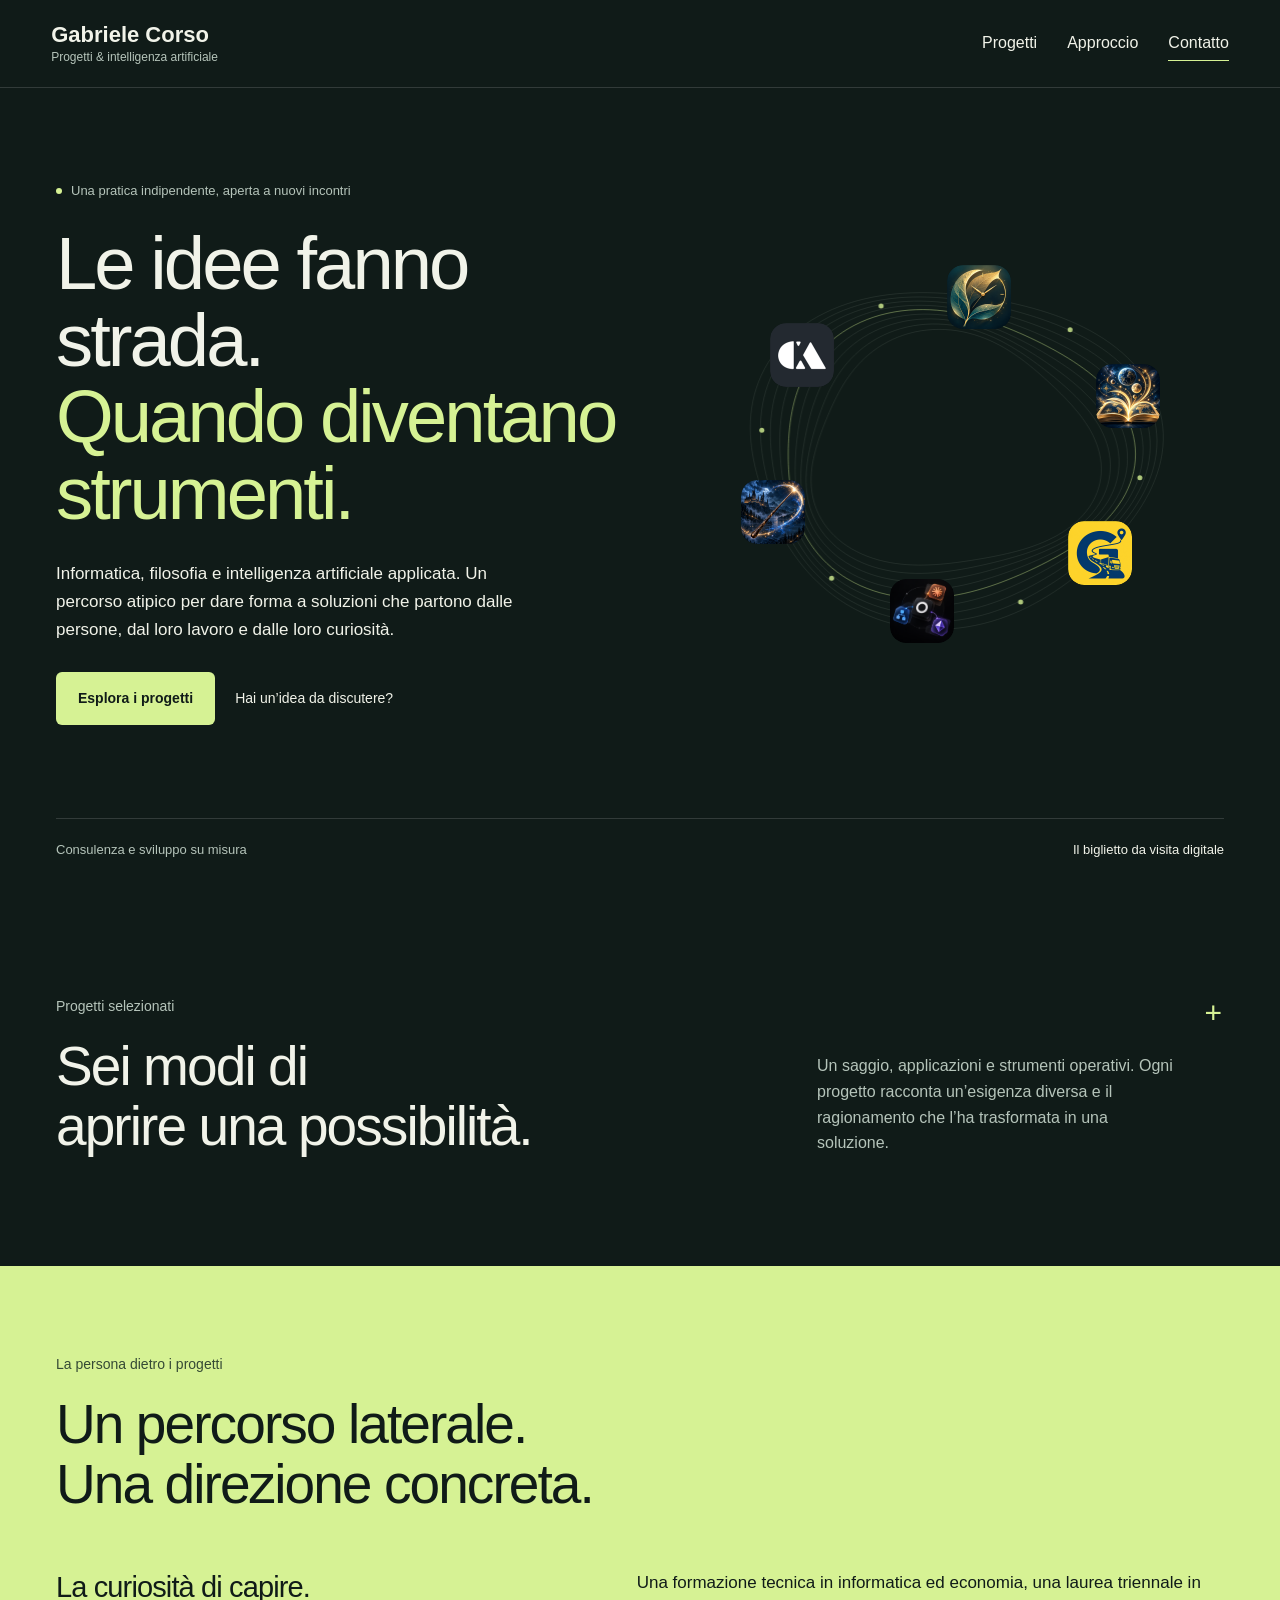
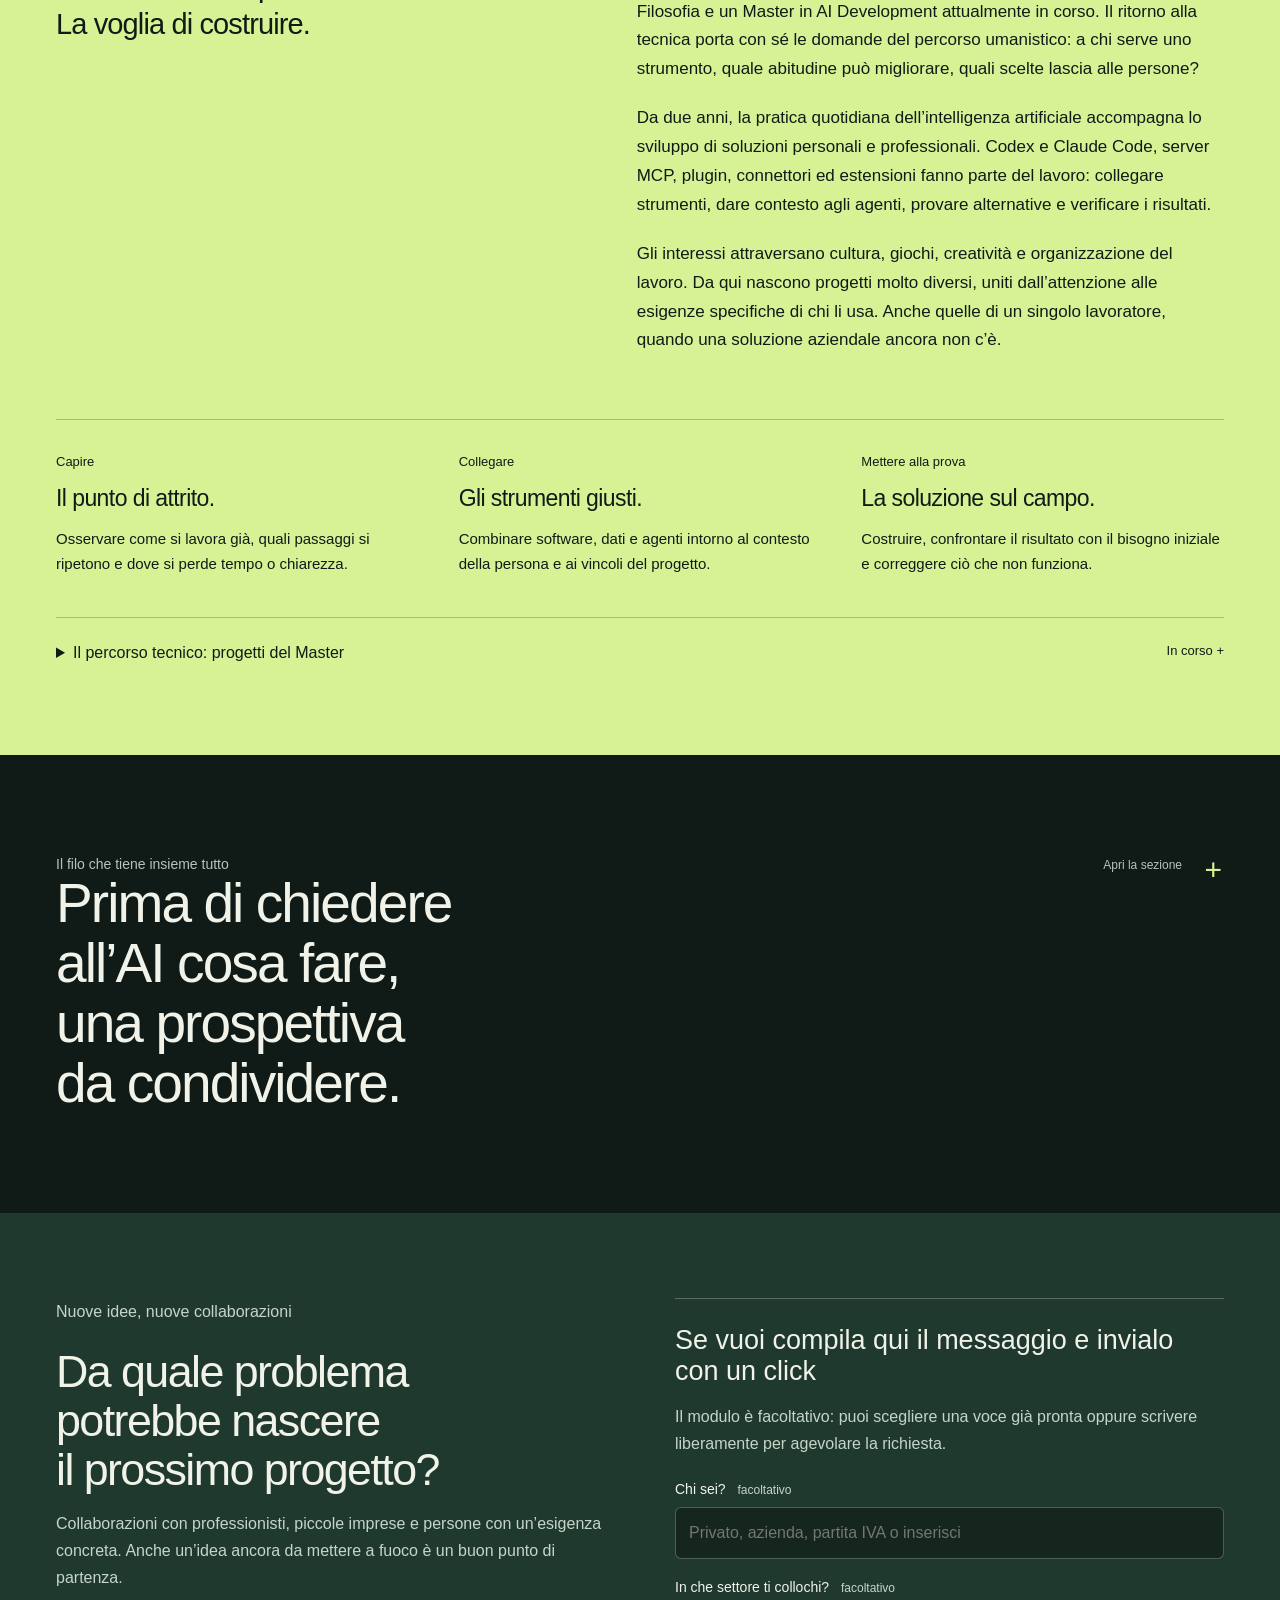
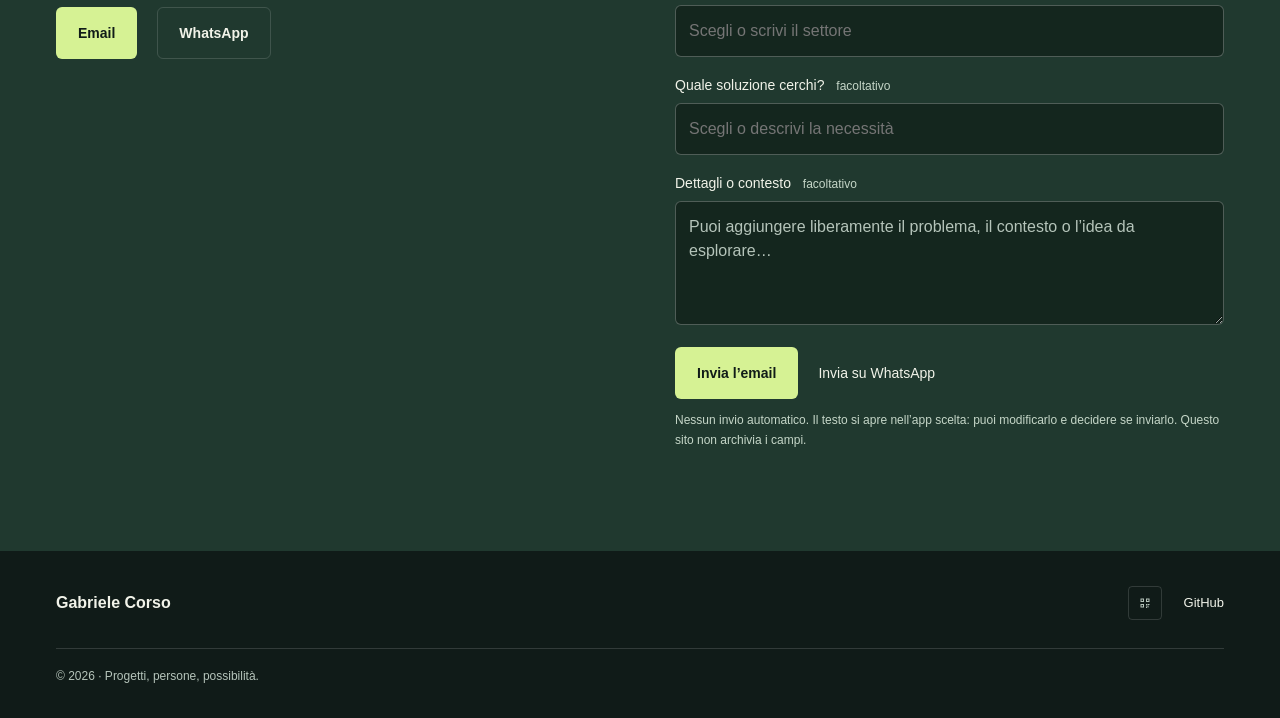
==== commit 62a16782: "Publish portfolio with six case studies, H-AI and digital business card" ====
--- a/index.html
+++ b/index.html
@@ -18,7 +18,7 @@
 <a class="skip" href="#contenuto">Vai al contenuto</a>
 <header class="header">
 <a class="brand" href="#inizio" aria-label="Gabriele Corso, inizio"><span>Gabriele Corso<small>Progetti & intelligenza artificiale</small></span></a>
-<nav aria-label="Navigazione principale"><a href="#progetti">Progetti</a><a href="#approccio">Approccio</a><span class="nav-tools"><a class="nav-contact" href="#contatti">Contatto</a><button class="quick-qr" id="quick-qr" type="button" aria-label="Apri il QR code del portfolio"><svg viewBox="0 0 24 24" aria-hidden="true"><path d="M3 3h7v7H3V3Zm2 2v3h3V5H5Zm9-2h7v7h-7V3Zm2 2v3h3V5h-3ZM3 14h7v7H3v-7Zm2 2v3h3v-3H5Zm9-2h2v2h-2v-2Zm3 0h4v2h-4v-2Zm-3 3h2v2h-2v-2Zm3 0h2v4h-2v-4Zm-3 3h2v2h-2v-2Z"/></svg><span class="sr-only">QR del portfolio</span></button></span></nav>
+<nav aria-label="Navigazione principale"><a href="#progetti">Progetti</a><a href="#approccio">Approccio</a><span class="nav-tools"><a class="nav-contact" href="#contatti">Contatto</a></span></nav>
 </header>
 <main id="contenuto">
 <section class="hero shell" id="inizio">
--- a/style.css
+++ b/style.css
@@ -58,3 +58,8 @@
 .section-disclosure>summary{position:relative;cursor:pointer;list-style:none;padding-right:42px}.section-disclosure>summary::-webkit-details-marker{display:none}.section-disclosure>summary::after{content:"+";position:absolute;right:2px;top:0;color:var(--lime);font-size:30px;font-weight:300;line-height:1}.section-disclosure[open]>summary::after{content:"-"}.section-disclosure-body{margin-top:44px}.essay-disclosure .essay-summary{display:grid;grid-template-columns:minmax(0,1fr) auto;align-items:start;gap:30px}.essay-summary .disclosure-hint{padding-top:3px;color:var(--muted);font-size:12px;white-space:nowrap}.essay-disclosure .essay-content{margin-top:44px}
 .section-disclosure .section-heading{margin-bottom:0}
 @media(max-width:700px){.header .brand{font-size:17px}.header .brand small{font-size:10px;margin-top:4px}.header nav{font-size:14px}.section-heading{padding-right:36px}.section-disclosure-body{margin-top:30px}.essay-disclosure .essay-summary{display:block}.essay-summary .disclosure-hint{display:block;margin-top:18px}.essay-disclosure .essay-content{margin-top:30px}}
+
+/* H-AI: la copertina occupa una riga propria ed è centrata nella sezione. */
+.essay-disclosure .essay-content{grid-template-columns:1fr}
+.essay-disclosure .essay-copy{max-width:780px}
+.essay-disclosure .essay-cover-action{justify-self:center;width:min(320px,100%)}
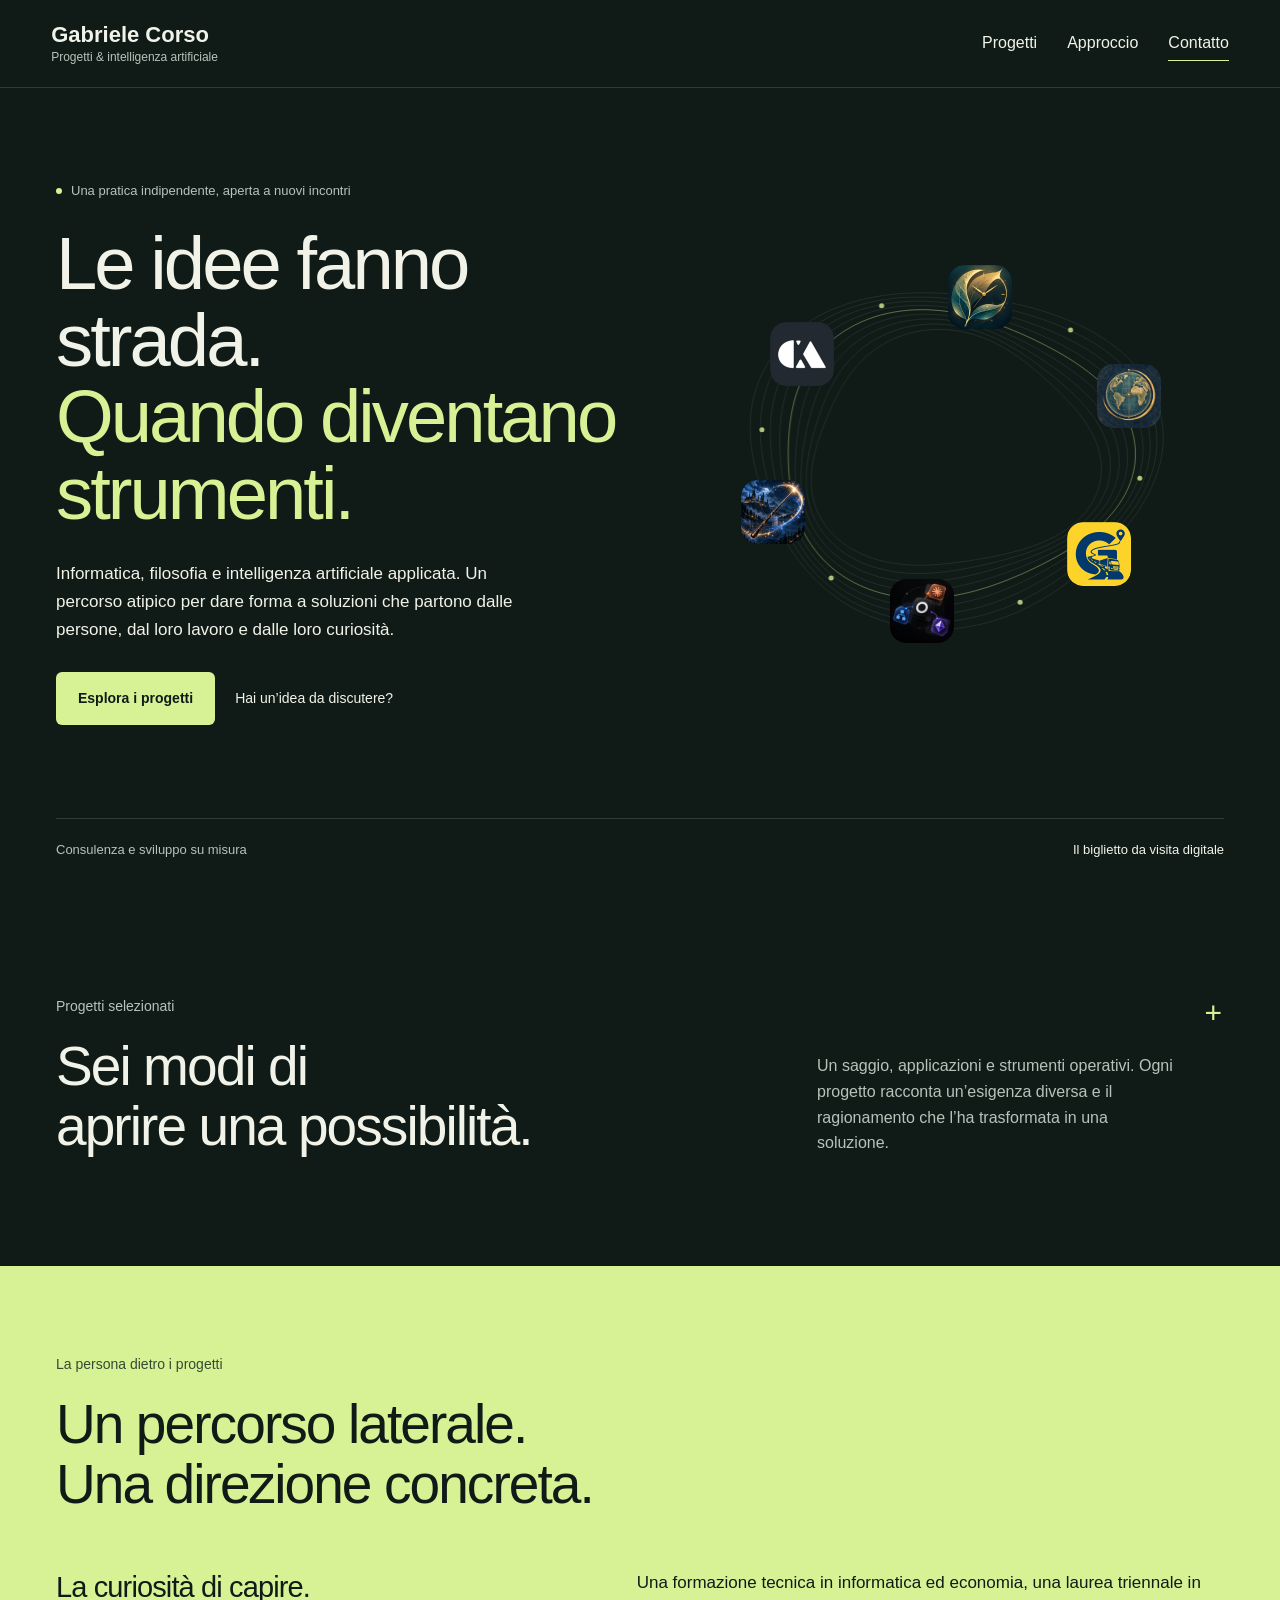
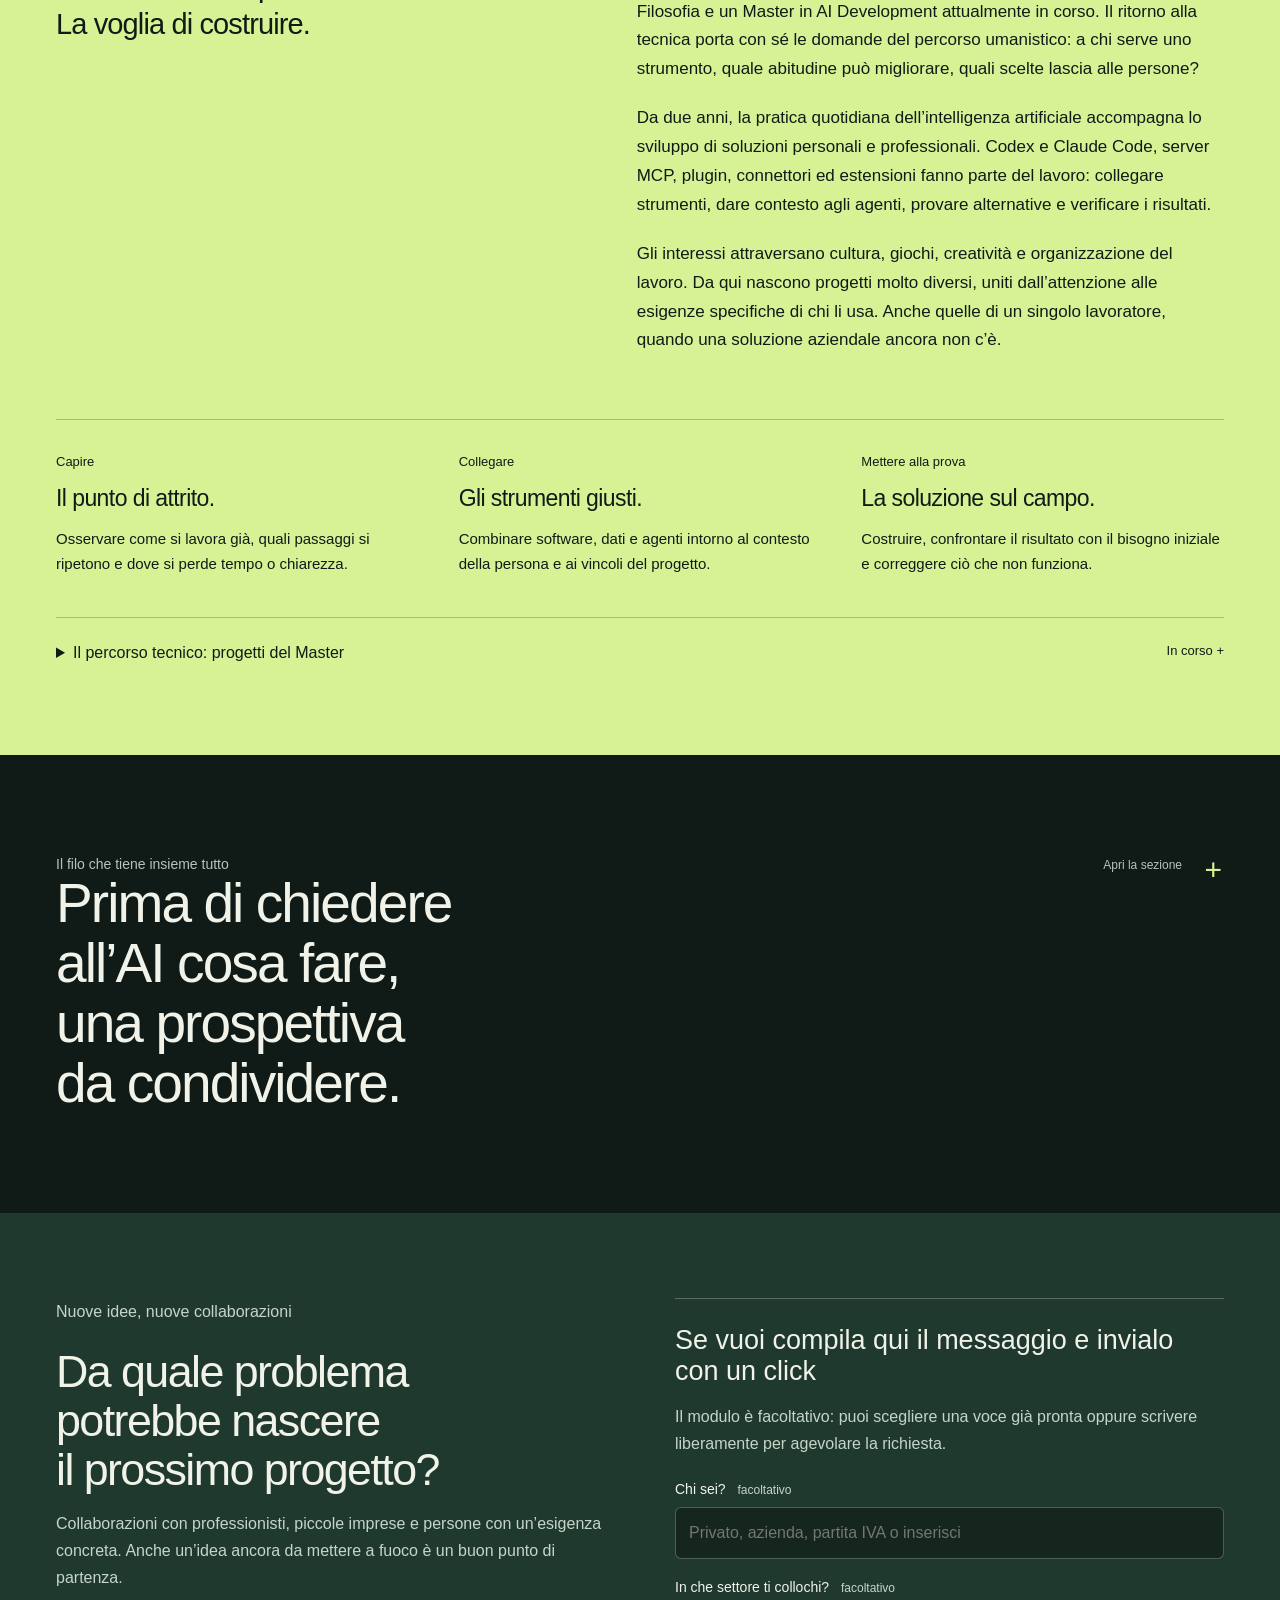
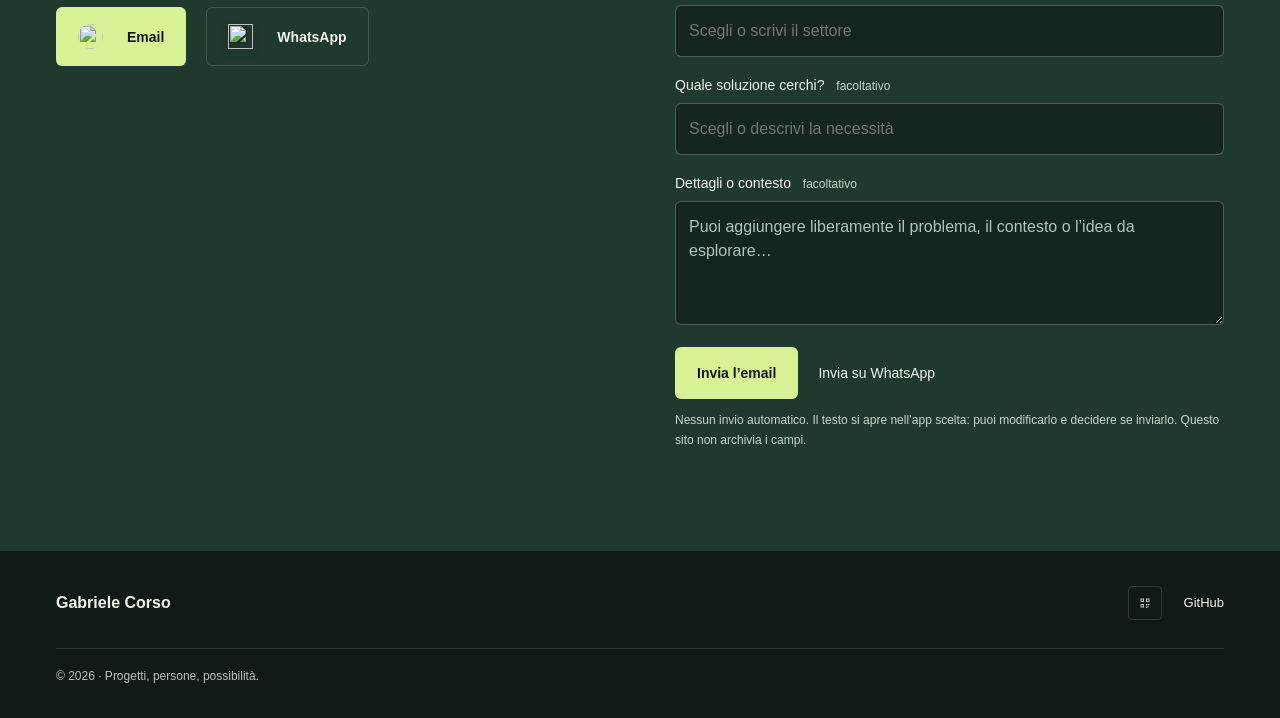
==== commit c2febeb5: "Publish portfolio with six case studies, H-AI and digital business card" ====
--- a/index.html
+++ b/index.html
@@ -86,12 +86,13 @@
 
 <section id="h-ai-saggio" class="essay-feature shell"><details class="section-disclosure essay-disclosure"><summary class="essay-summary"><div><span class="section-label">Il filo che tiene insieme tutto</span><h2>Prima di chiedere<br>all’AI cosa fare,<br>una prospettiva<br>da condividere.</h2></div><span class="disclosure-hint">Apri la sezione</span></summary><div class="essay-content"><div class="essay-copy"><p>H-AI esplora il rapporto tra azione umana, tecnologia e responsabilità, coniugando il mio percorso umanistico con quello tecnico. Da oltre un anno, attraverso questo testo indirizzo il lavoro dei miei agenti ai fornendogli: un contesto sociale, politico e filosofico per orientare la costruzione dei miei progetti in una specifica direzione.</p><p>Se vuoi dargli una letta, è un breve saggio pensato per offrire una prospettiva su un mondo che evolve in fretta.</p></div><div class="essay-cover-action"><a class="essay-cover-link" href="assets/h-ai%20gabriele-corso.pdf" target="_blank" rel="noopener" aria-label="Apri il PDF H-AI"><img src="assets/h-ai-cover.png" alt="Copertina del saggio H-AI"></a><small>Edizione 2025 · PDF · 52 pagine</small></div></div></details></section>
 
-<section class="contact-section" id="contatti"><div class="shell contact-grid"><div><p class="section-label">Nuove idee, nuove collaborazioni</p><h2>Da quale problema<br>potrebbe nascere<br>il prossimo progetto?</h2><p>Collaborazioni con professionisti, piccole imprese e persone con un’esigenza concreta. Anche un’idea ancora da mettere a fuoco è un buon punto di partenza.</p><div class="actions"><a class="button primary contact-email" href="#contatti">Email</a><a class="button outline contact-wa" href="#contatti">WhatsApp</a></div><p id="contact-status" class="small-note"></p></div>
+<section class="contact-section" id="contatti"><div class="shell contact-grid"><div><p class="section-label">Nuove idee, nuove collaborazioni</p><h2>Da quale problema<br>potrebbe nascere<br>il prossimo progetto?</h2><p>Collaborazioni con professionisti, piccole imprese e persone con un’esigenza concreta. Anche un’idea ancora da mettere a fuoco è un buon punto di partenza.</p><div class="actions"><button class="button primary contact-email" type="button"><img src="assets/email-contact.png" alt="" aria-hidden="true">Email</button><a class="button outline contact-wa" href="#contatti"><img src="assets/whatsapp-contact.png" alt="" aria-hidden="true">WhatsApp</a></div><p id="contact-status" class="small-note"></p></div>
 <div class="contact-compose"><h3>Se vuoi compila qui il messaggio e invialo con un click</h3><p>Il modulo è facoltativo: puoi scegliere una voce già pronta oppure scrivere liberamente per agevolare la richiesta.</p><form id="contact-form"><label for="identity">Chi sei? <span>facoltativo</span></label><input id="identity" name="identity" list="identity-options" maxlength="100" placeholder="Privato, azienda, partita IVA o inserisci"><datalist id="identity-options"><option value="Privato"><option value="Azienda"><option value="Partita IVA"><option value="Professionista"><option value="Ente o associazione"><option value="Altro"></datalist><label for="sector">In che settore ti collochi? <span>facoltativo</span></label><input id="sector" name="sector" list="sector-options" maxlength="120" placeholder="Scegli o scrivi il settore"><datalist id="sector-options"><option value="Manifattura e artigianato"><option value="Logistica e trasporti"><option value="Commercio"><option value="Servizi professionali"><option value="Cultura e formazione"><option value="Creatività e audiovisivo"><option value="Amministrazione e ufficio"><option value="Altro"></datalist><label for="solution">Quale soluzione cerchi? <span>facoltativo</span></label><input id="solution" name="solution" list="solution-options" maxlength="180" placeholder="Scegli o descrivi la necessità"><datalist id="solution-options"><option value="Automazione logistica"><option value="Analisi e lettura dei dati"><option value="Snellimento burocratico"><option value="Organizzazione di ordini e montaggi"><option value="Integrazione di strumenti di intelligenza artificiale"><option value="Agente AI su misura"><option value="Applicazione web o mobile"><option value="Risoluzione di un problema specifico da discutere in privato"><option value="Non so ancora, vorrei capire"></datalist><label for="problem">Dettagli o contesto <span>facoltativo</span></label><textarea id="problem" name="problem" rows="4" maxlength="3000" placeholder="Puoi aggiungere liberamente il problema, il contesto o l’idea da esplorare…"></textarea><div class="actions"><button class="button primary" type="submit">Invia l’email</button><button class="text-link" type="button" id="compose-wa">Invia su WhatsApp</button></div><p class="small-note">Nessun invio automatico. Il testo si apre nell’app scelta: puoi modificarlo e decidere se inviarlo. Questo sito non archivia i campi.</p><p id="form-status" role="status"></p></form></div>
 </div></section>
 </main>
 <footer class="shell footer"><a class="brand" href="#inizio">Gabriele Corso</a><div><button class="quick-qr footer-qr" id="footer-qr" type="button" aria-label="Apri il QR code del portfolio"><svg viewBox="0 0 24 24" aria-hidden="true"><path d="M3 3h7v7H3V3Zm2 2v3h3V5H5Zm9-2h7v7h-7V3Zm2 2v3h3V5h-3ZM3 14h7v7H3v-7Zm2 2v3h3v-3H5Zm9-2h2v2h-2v-2Zm3 0h4v2h-4v-2Zm-3 3h2v2h-2v-2Zm3 0h2v4h-2v-4Zm-3 3h2v2h-2v-2Z"/></svg><span class="sr-only">QR del portfolio</span></button><a href="https://github.com/gabrielecorso8" target="_blank" rel="noopener">GitHub</a></div><small>© 2026 · Progetti, persone, possibilità.</small></footer>
 <dialog id="quick-qr-dialog" class="quick-qr-dialog" aria-labelledby="quick-qr-title"><div class="quick-qr-head"><h2 id="quick-qr-title">QR del portfolio</h2><button id="close-quick-qr" class="icon-button" type="button" aria-label="Chiudi QR">×</button></div><p>Inquadra il codice per aprire direttamente il portfolio.</p><div id="quick-qr-box" class="quick-qr-box"></div><a class="button outline" href="biglietto.html">Apri il biglietto digitale</a></dialog>
+<dialog id="email-provider-dialog" class="email-provider-dialog" aria-labelledby="email-provider-title"><div class="email-provider-head"><div><span class="section-label">Contatto</span><h2 id="email-provider-title">Scegli il servizio email</h2></div><button id="close-email-provider" class="icon-button" type="button" aria-label="Chiudi scelta email">×</button></div><p>Il messaggio verrà aperto nel servizio scelto, già indirizzato e compilato.</p><div class="email-provider-list"><button type="button" data-email-provider="gmail"><img src="assets/email-contact.png" alt="" aria-hidden="true"><span>Gmail</span></button><button type="button" data-email-provider="outlook"><img src="assets/email-contact.png" alt="" aria-hidden="true"><span>Outlook</span></button><button type="button" data-email-provider="yahoo"><img src="assets/email-contact.png" alt="" aria-hidden="true"><span>Yahoo Mail</span></button><button type="button" data-email-provider="proton"><img src="assets/email-contact.png" alt="" aria-hidden="true"><span>Proton Mail</span></button><button type="button" data-email-provider="default"><img src="assets/email-contact.png" alt="" aria-hidden="true"><span>App di posta del dispositivo</span></button></div></dialog>
 <dialog id="project-dialog" aria-labelledby="project-title"><div class="dialog-top"><span id="project-category"></span><button id="close-project" class="icon-button" aria-label="Chiudi scheda progetto">×</button></div><div class="dialog-body"><div class="dialog-heading"><img class="dialog-project-icon" id="project-icon" src="assets/portfolio-icon.png" alt=""><div><h2 id="project-title"></h2><p id="project-intro"></p></div></div><div id="project-detail"></div><div id="project-links" class="actions"></div><div class="dialog-bottom"><a href="#contatti" id="project-contact">Un’esigenza simile? Contatto</a><button id="next-project" type="button">Progetto successivo</button></div></div></dialog>
 </body>
 </html>
--- a/style.css
+++ b/style.css
@@ -63,3 +63,8 @@
 .essay-disclosure .essay-content{grid-template-columns:1fr}
 .essay-disclosure .essay-copy{max-width:780px}
 .essay-disclosure .essay-cover-action{justify-self:center;width:min(320px,100%)}
+
+/* Contatti: icone fornite e scelta del servizio email. */
+.contact-email img,.contact-wa img{width:25px;height:25px;object-fit:contain;flex:0 0 25px}.contact-email img{border-radius:50%}.contact-wa img{filter:drop-shadow(0 2px 4px #0004)}
+.email-provider-dialog{width:min(520px,calc(100% - 32px));max-height:calc(100svh - 32px);padding:28px;border:1px solid #ffffff40;border-radius:12px;background:var(--bg);color:var(--ink)}.email-provider-dialog::backdrop{background:#000b}.email-provider-head{display:flex;align-items:start;justify-content:space-between;gap:24px;border-bottom:1px solid var(--line);padding-bottom:20px}.email-provider-head .section-label{display:block;margin-bottom:10px}.email-provider-head h2{font-size:clamp(27px,5vw,40px)}.email-provider-dialog>p{color:var(--muted);line-height:1.6;margin:20px 0 24px}.email-provider-list{display:grid;grid-template-columns:1fr 1fr;gap:10px}.email-provider-list button{display:flex;align-items:center;gap:12px;min-height:58px;padding:10px 12px;border:1px solid var(--line);border-radius:7px;background:var(--surface);color:var(--ink);text-align:left;transition:border-color .2s,transform .2s}.email-provider-list button:hover{border-color:var(--lime);transform:translateY(-2px)}.email-provider-list img{width:32px;height:32px;object-fit:contain;border-radius:50%;flex:0 0 32px}.email-provider-list span{font-size:14px;line-height:1.3}
+@media(max-width:700px){.contact-email img,.contact-wa img{width:22px;height:22px;flex-basis:22px}.email-provider-dialog{width:calc(100% - 24px);padding:20px;max-height:calc(100svh - 24px)}.email-provider-list{grid-template-columns:1fr}.email-provider-list button{min-height:54px}}
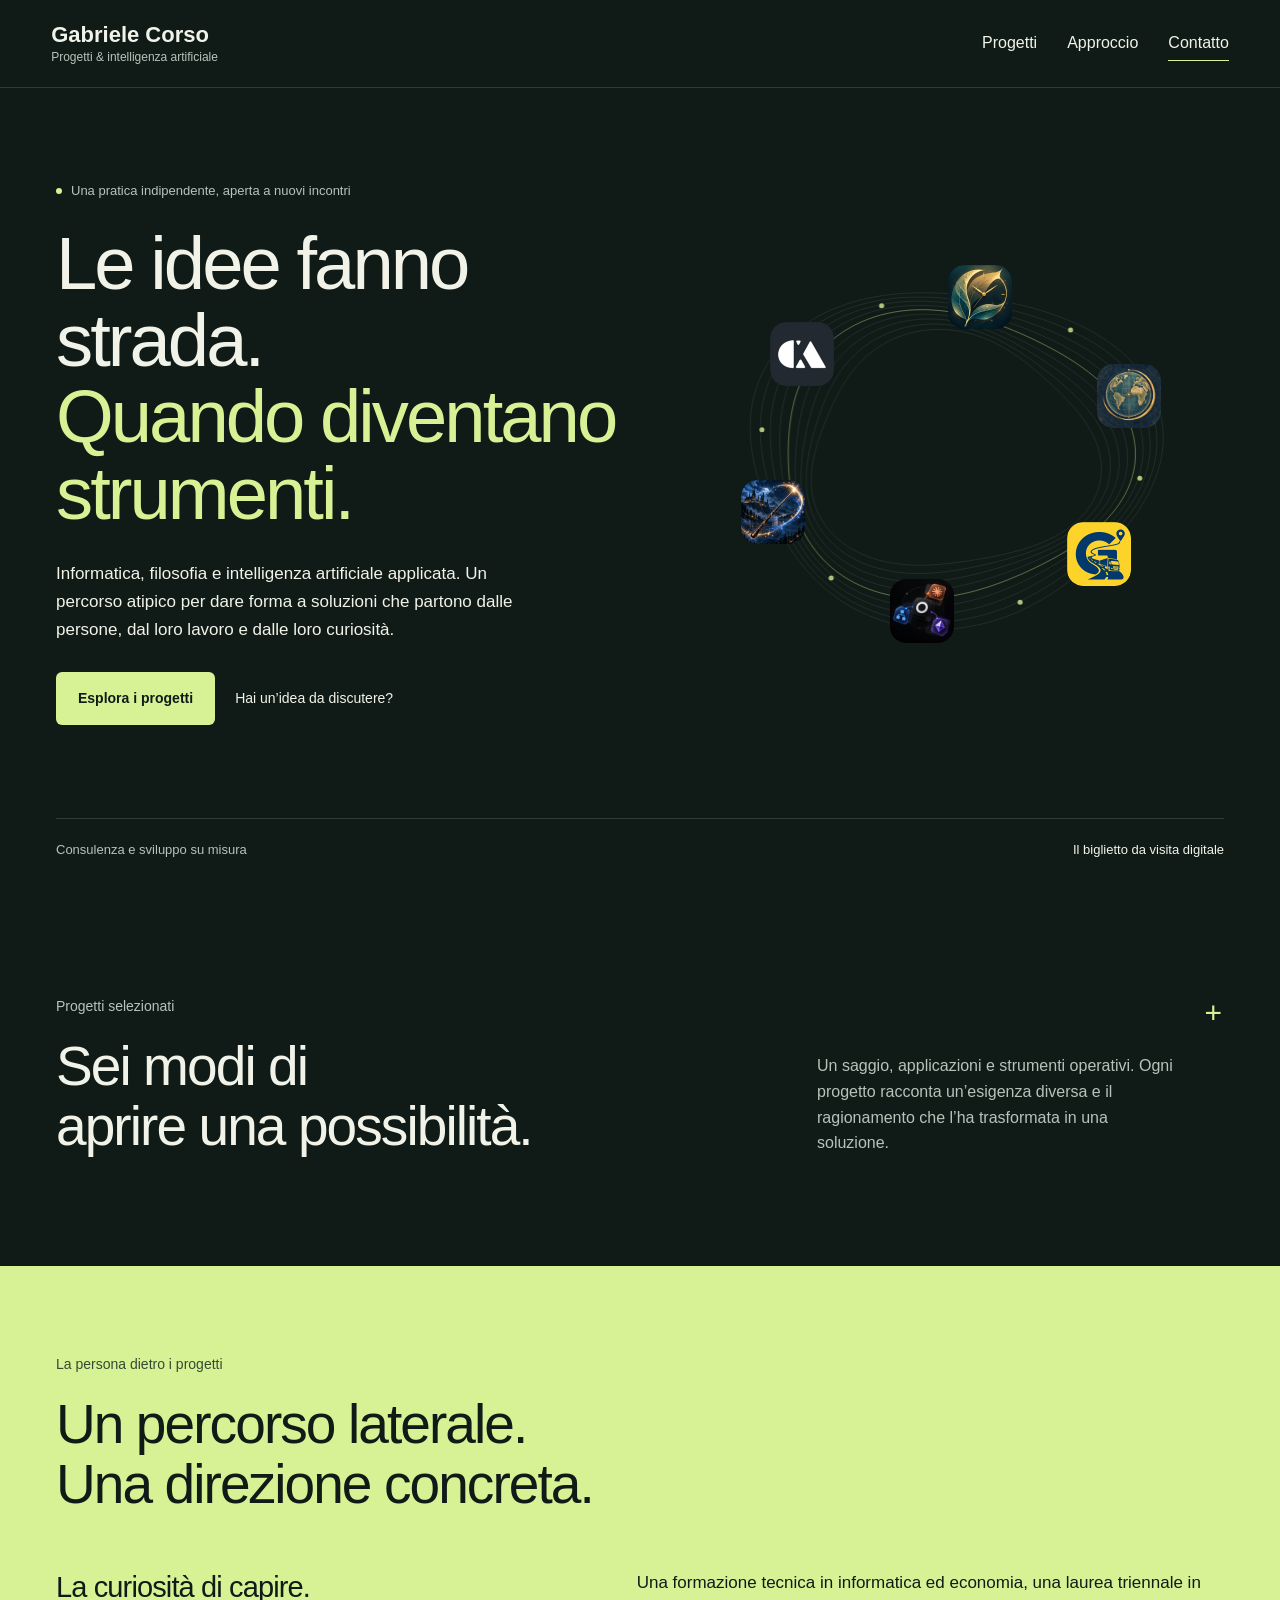
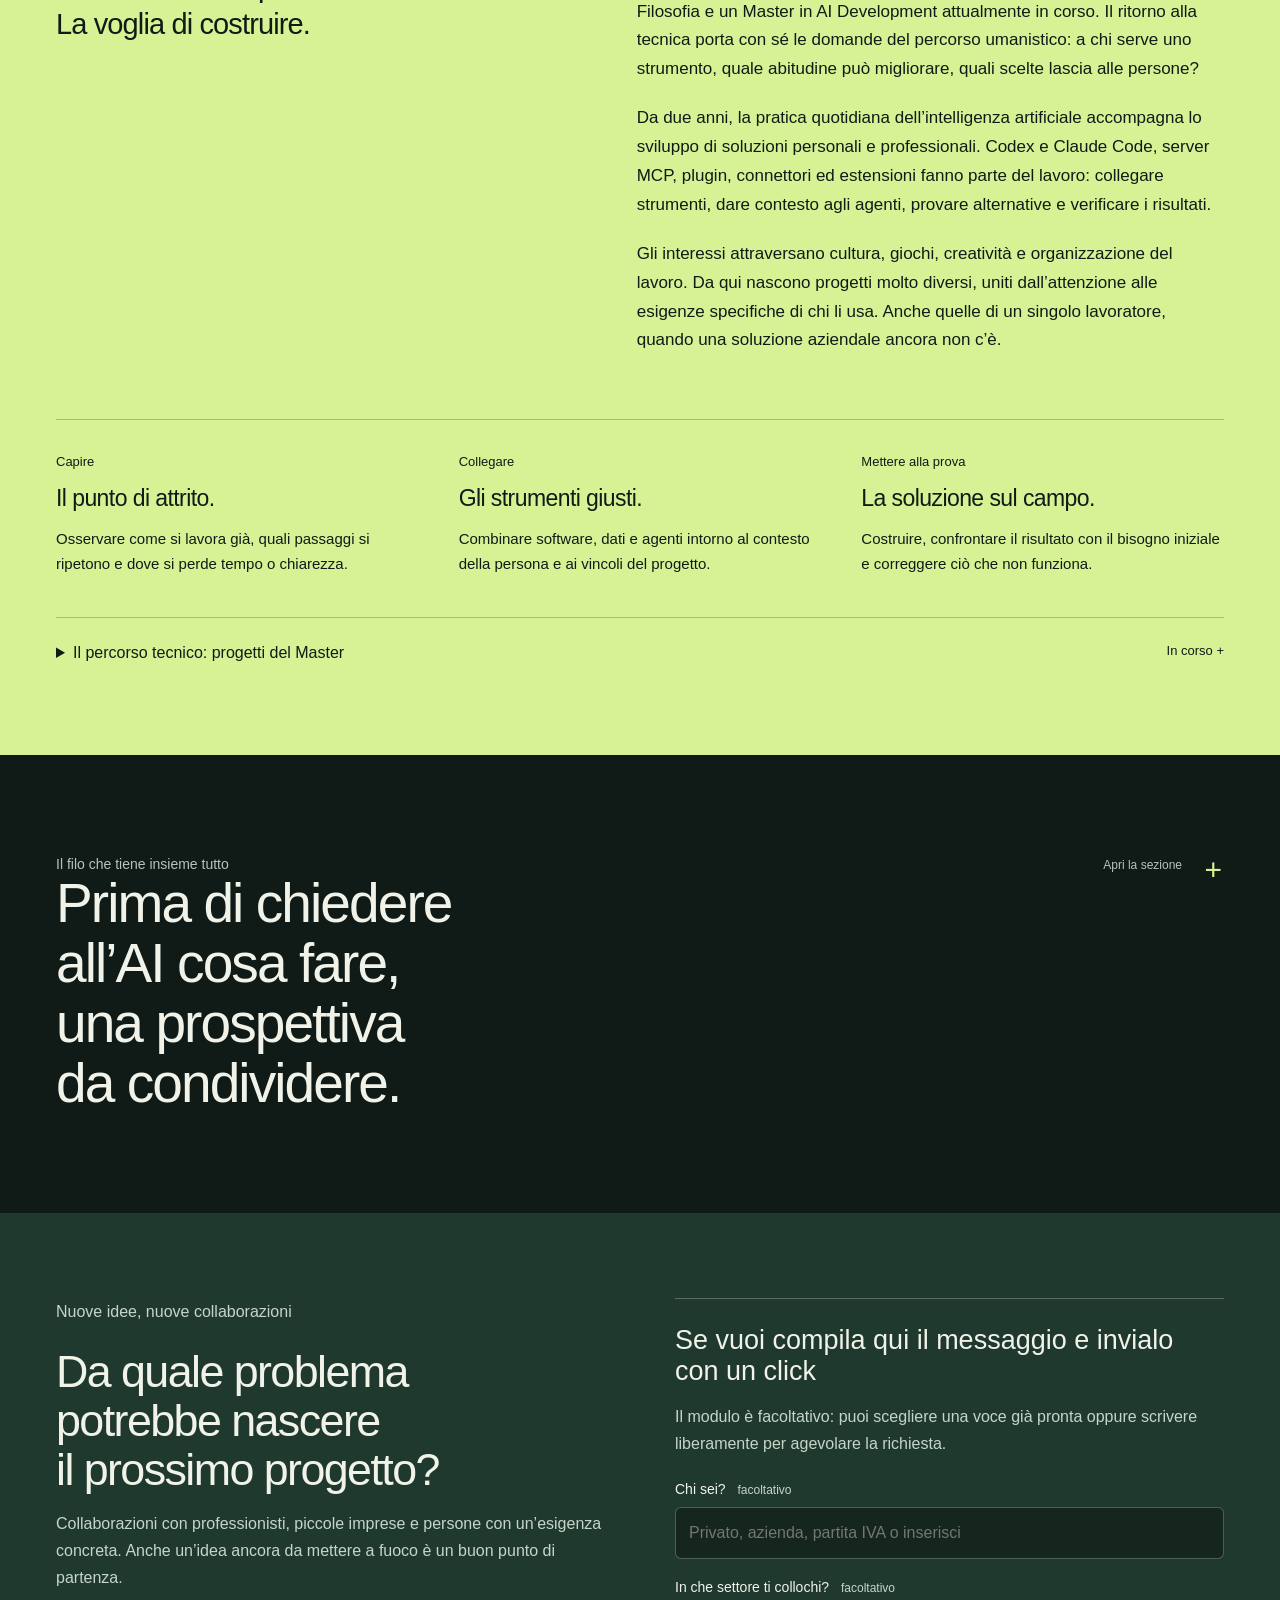
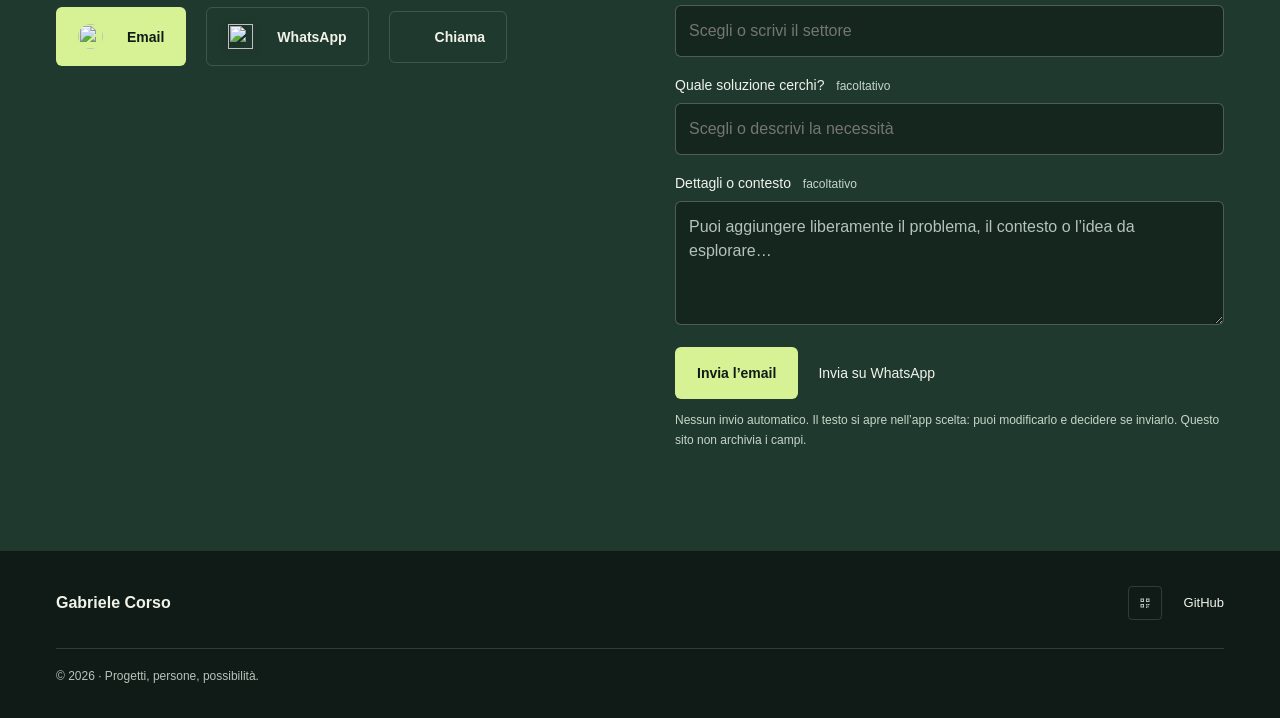
==== commit 072065ad: "Publish portfolio with six case studies, H-AI and digital business card" ====
--- a/index.html
+++ b/index.html
@@ -86,13 +86,13 @@
 
 <section id="h-ai-saggio" class="essay-feature shell"><details class="section-disclosure essay-disclosure"><summary class="essay-summary"><div><span class="section-label">Il filo che tiene insieme tutto</span><h2>Prima di chiedere<br>all’AI cosa fare,<br>una prospettiva<br>da condividere.</h2></div><span class="disclosure-hint">Apri la sezione</span></summary><div class="essay-content"><div class="essay-copy"><p>H-AI esplora il rapporto tra azione umana, tecnologia e responsabilità, coniugando il mio percorso umanistico con quello tecnico. Da oltre un anno, attraverso questo testo indirizzo il lavoro dei miei agenti ai fornendogli: un contesto sociale, politico e filosofico per orientare la costruzione dei miei progetti in una specifica direzione.</p><p>Se vuoi dargli una letta, è un breve saggio pensato per offrire una prospettiva su un mondo che evolve in fretta.</p></div><div class="essay-cover-action"><a class="essay-cover-link" href="assets/h-ai%20gabriele-corso.pdf" target="_blank" rel="noopener" aria-label="Apri il PDF H-AI"><img src="assets/h-ai-cover.png" alt="Copertina del saggio H-AI"></a><small>Edizione 2025 · PDF · 52 pagine</small></div></div></details></section>
 
-<section class="contact-section" id="contatti"><div class="shell contact-grid"><div><p class="section-label">Nuove idee, nuove collaborazioni</p><h2>Da quale problema<br>potrebbe nascere<br>il prossimo progetto?</h2><p>Collaborazioni con professionisti, piccole imprese e persone con un’esigenza concreta. Anche un’idea ancora da mettere a fuoco è un buon punto di partenza.</p><div class="actions"><button class="button primary contact-email" type="button"><img src="assets/email-contact.png" alt="" aria-hidden="true">Email</button><a class="button outline contact-wa" href="#contatti"><img src="assets/whatsapp-contact.png" alt="" aria-hidden="true">WhatsApp</a></div><p id="contact-status" class="small-note"></p></div>
+<section class="contact-section" id="contatti"><div class="shell contact-grid"><div><p class="section-label">Nuove idee, nuove collaborazioni</p><h2>Da quale problema<br>potrebbe nascere<br>il prossimo progetto?</h2><p>Collaborazioni con professionisti, piccole imprese e persone con un’esigenza concreta. Anche un’idea ancora da mettere a fuoco è un buon punto di partenza.</p><div class="actions"><button class="button primary contact-email" type="button"><img src="assets/email-contact.png" alt="" aria-hidden="true">Email</button><a class="button outline contact-wa" href="#contatti"><img src="assets/whatsapp-contact.png" alt="" aria-hidden="true">WhatsApp</a><a class="button outline contact-phone" href="#contatti"><img src="assets/phone-contact.png" alt="" aria-hidden="true">Chiama</a></div><p id="contact-status" class="small-note"></p></div>
 <div class="contact-compose"><h3>Se vuoi compila qui il messaggio e invialo con un click</h3><p>Il modulo è facoltativo: puoi scegliere una voce già pronta oppure scrivere liberamente per agevolare la richiesta.</p><form id="contact-form"><label for="identity">Chi sei? <span>facoltativo</span></label><input id="identity" name="identity" list="identity-options" maxlength="100" placeholder="Privato, azienda, partita IVA o inserisci"><datalist id="identity-options"><option value="Privato"><option value="Azienda"><option value="Partita IVA"><option value="Professionista"><option value="Ente o associazione"><option value="Altro"></datalist><label for="sector">In che settore ti collochi? <span>facoltativo</span></label><input id="sector" name="sector" list="sector-options" maxlength="120" placeholder="Scegli o scrivi il settore"><datalist id="sector-options"><option value="Manifattura e artigianato"><option value="Logistica e trasporti"><option value="Commercio"><option value="Servizi professionali"><option value="Cultura e formazione"><option value="Creatività e audiovisivo"><option value="Amministrazione e ufficio"><option value="Altro"></datalist><label for="solution">Quale soluzione cerchi? <span>facoltativo</span></label><input id="solution" name="solution" list="solution-options" maxlength="180" placeholder="Scegli o descrivi la necessità"><datalist id="solution-options"><option value="Automazione logistica"><option value="Analisi e lettura dei dati"><option value="Snellimento burocratico"><option value="Organizzazione di ordini e montaggi"><option value="Integrazione di strumenti di intelligenza artificiale"><option value="Agente AI su misura"><option value="Applicazione web o mobile"><option value="Risoluzione di un problema specifico da discutere in privato"><option value="Non so ancora, vorrei capire"></datalist><label for="problem">Dettagli o contesto <span>facoltativo</span></label><textarea id="problem" name="problem" rows="4" maxlength="3000" placeholder="Puoi aggiungere liberamente il problema, il contesto o l’idea da esplorare…"></textarea><div class="actions"><button class="button primary" type="submit">Invia l’email</button><button class="text-link" type="button" id="compose-wa">Invia su WhatsApp</button></div><p class="small-note">Nessun invio automatico. Il testo si apre nell’app scelta: puoi modificarlo e decidere se inviarlo. Questo sito non archivia i campi.</p><p id="form-status" role="status"></p></form></div>
 </div></section>
 </main>
 <footer class="shell footer"><a class="brand" href="#inizio">Gabriele Corso</a><div><button class="quick-qr footer-qr" id="footer-qr" type="button" aria-label="Apri il QR code del portfolio"><svg viewBox="0 0 24 24" aria-hidden="true"><path d="M3 3h7v7H3V3Zm2 2v3h3V5H5Zm9-2h7v7h-7V3Zm2 2v3h3V5h-3ZM3 14h7v7H3v-7Zm2 2v3h3v-3H5Zm9-2h2v2h-2v-2Zm3 0h4v2h-4v-2Zm-3 3h2v2h-2v-2Zm3 0h2v4h-2v-4Zm-3 3h2v2h-2v-2Z"/></svg><span class="sr-only">QR del portfolio</span></button><a href="https://github.com/gabrielecorso8" target="_blank" rel="noopener">GitHub</a></div><small>© 2026 · Progetti, persone, possibilità.</small></footer>
 <dialog id="quick-qr-dialog" class="quick-qr-dialog" aria-labelledby="quick-qr-title"><div class="quick-qr-head"><h2 id="quick-qr-title">QR del portfolio</h2><button id="close-quick-qr" class="icon-button" type="button" aria-label="Chiudi QR">×</button></div><p>Inquadra il codice per aprire direttamente il portfolio.</p><div id="quick-qr-box" class="quick-qr-box"></div><a class="button outline" href="biglietto.html">Apri il biglietto digitale</a></dialog>
-<dialog id="email-provider-dialog" class="email-provider-dialog" aria-labelledby="email-provider-title"><div class="email-provider-head"><div><span class="section-label">Contatto</span><h2 id="email-provider-title">Scegli il servizio email</h2></div><button id="close-email-provider" class="icon-button" type="button" aria-label="Chiudi scelta email">×</button></div><p>Il messaggio verrà aperto nel servizio scelto, già indirizzato e compilato.</p><div class="email-provider-list"><button type="button" data-email-provider="gmail"><img src="assets/email-contact.png" alt="" aria-hidden="true"><span>Gmail</span></button><button type="button" data-email-provider="outlook"><img src="assets/email-contact.png" alt="" aria-hidden="true"><span>Outlook</span></button><button type="button" data-email-provider="yahoo"><img src="assets/email-contact.png" alt="" aria-hidden="true"><span>Yahoo Mail</span></button><button type="button" data-email-provider="proton"><img src="assets/email-contact.png" alt="" aria-hidden="true"><span>Proton Mail</span></button><button type="button" data-email-provider="default"><img src="assets/email-contact.png" alt="" aria-hidden="true"><span>App di posta del dispositivo</span></button></div></dialog>
+<dialog id="email-provider-dialog" class="email-provider-dialog" aria-labelledby="email-provider-title"><div class="email-provider-head"><div><span class="section-label">Contatto</span><h2 id="email-provider-title">Scegli il servizio email</h2></div><button id="close-email-provider" class="icon-button" type="button" aria-label="Chiudi scelta email">×</button></div><p>Il messaggio verrà aperto nel servizio scelto, già indirizzato e compilato.</p><div class="email-provider-list"><button type="button" data-email-provider="gmail"><img src="assets/gmail-icon.png" alt="" aria-hidden="true"><span>Gmail</span></button><button type="button" data-email-provider="outlook"><img src="assets/outlook-icon.png" alt="" aria-hidden="true"><span>Outlook</span></button><button type="button" data-email-provider="yahoo"><img src="assets/yahoo-icon.png" alt="" aria-hidden="true"><span>Yahoo Mail</span></button><button type="button" data-email-provider="proton"><img src="assets/proton-icon.png" alt="" aria-hidden="true"><span>Proton Mail</span></button><button type="button" data-email-provider="default"><img src="assets/email-generic-icon.png" alt="" aria-hidden="true"><span>App di posta del dispositivo</span></button></div></dialog>
 <dialog id="project-dialog" aria-labelledby="project-title"><div class="dialog-top"><span id="project-category"></span><button id="close-project" class="icon-button" aria-label="Chiudi scheda progetto">×</button></div><div class="dialog-body"><div class="dialog-heading"><img class="dialog-project-icon" id="project-icon" src="assets/portfolio-icon.png" alt=""><div><h2 id="project-title"></h2><p id="project-intro"></p></div></div><div id="project-detail"></div><div id="project-links" class="actions"></div><div class="dialog-bottom"><a href="#contatti" id="project-contact">Un’esigenza simile? Contatto</a><button id="next-project" type="button">Progetto successivo</button></div></div></dialog>
 </body>
 </html>
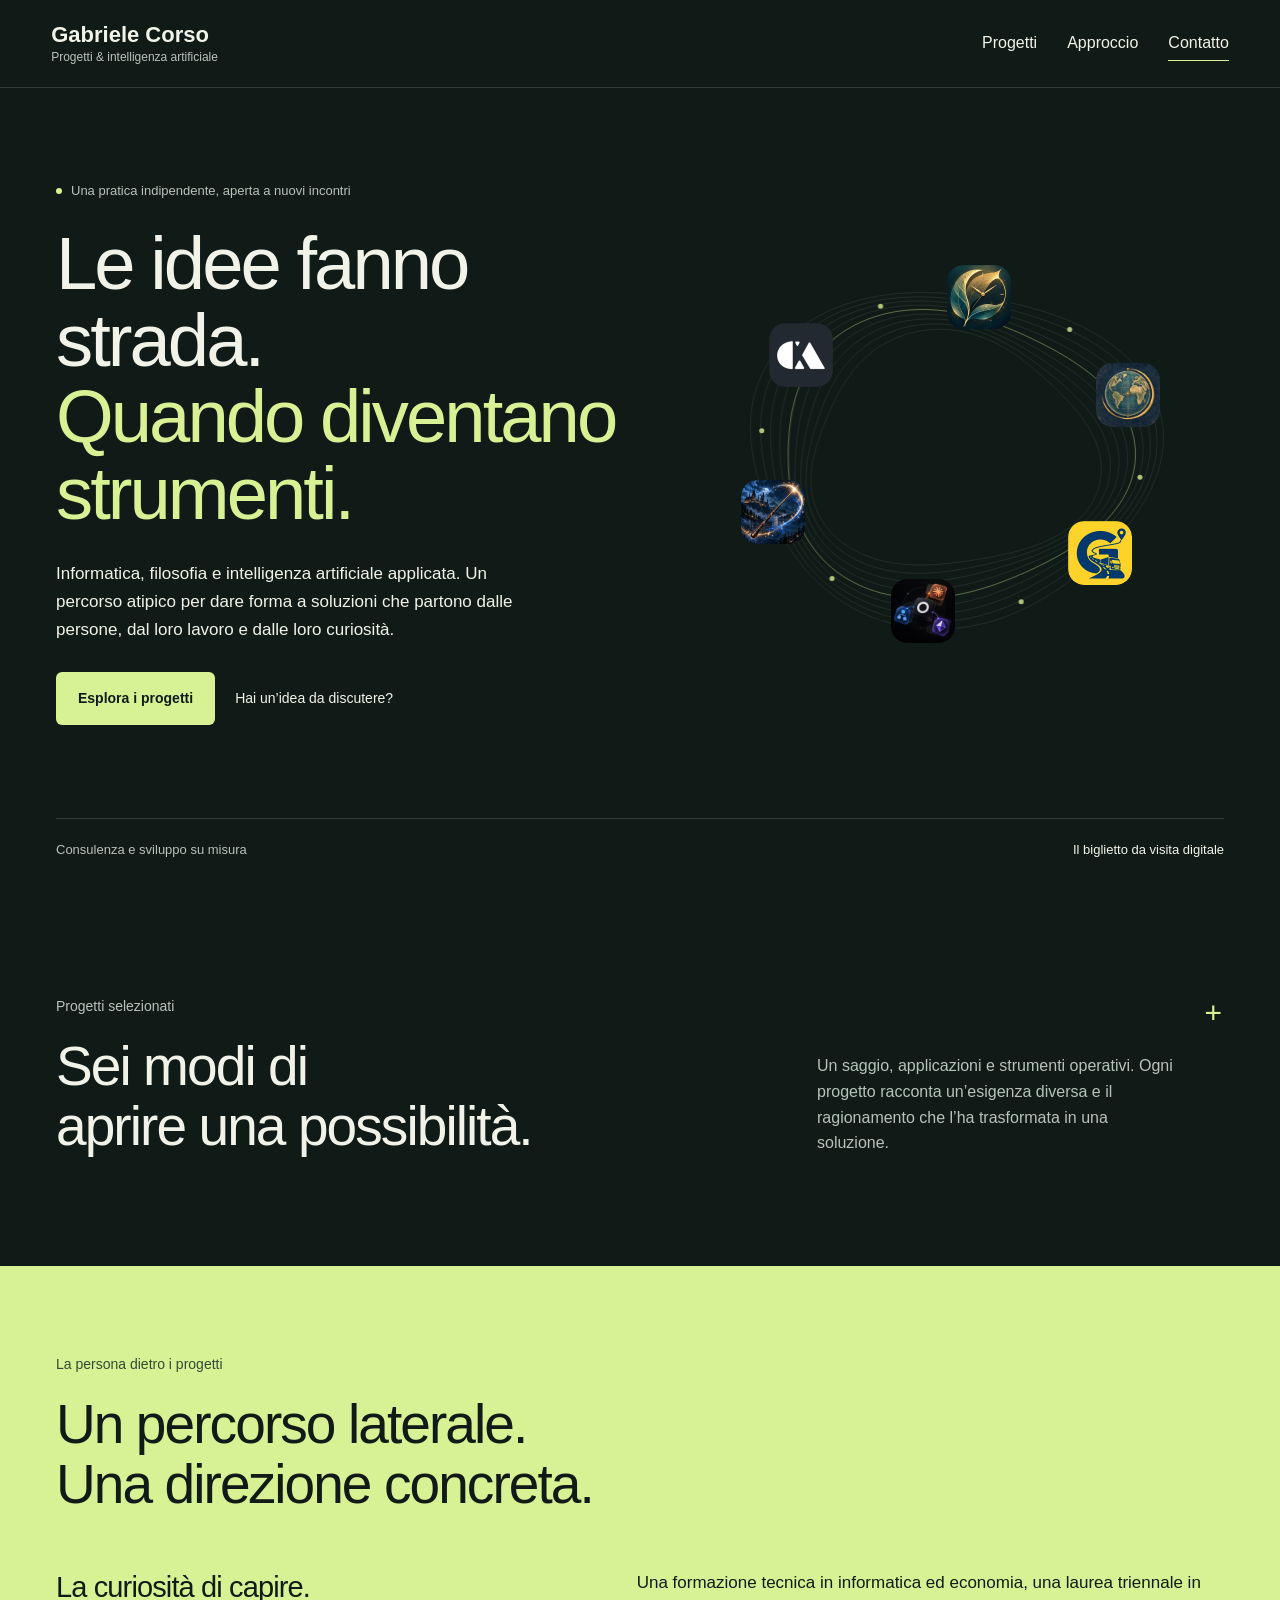
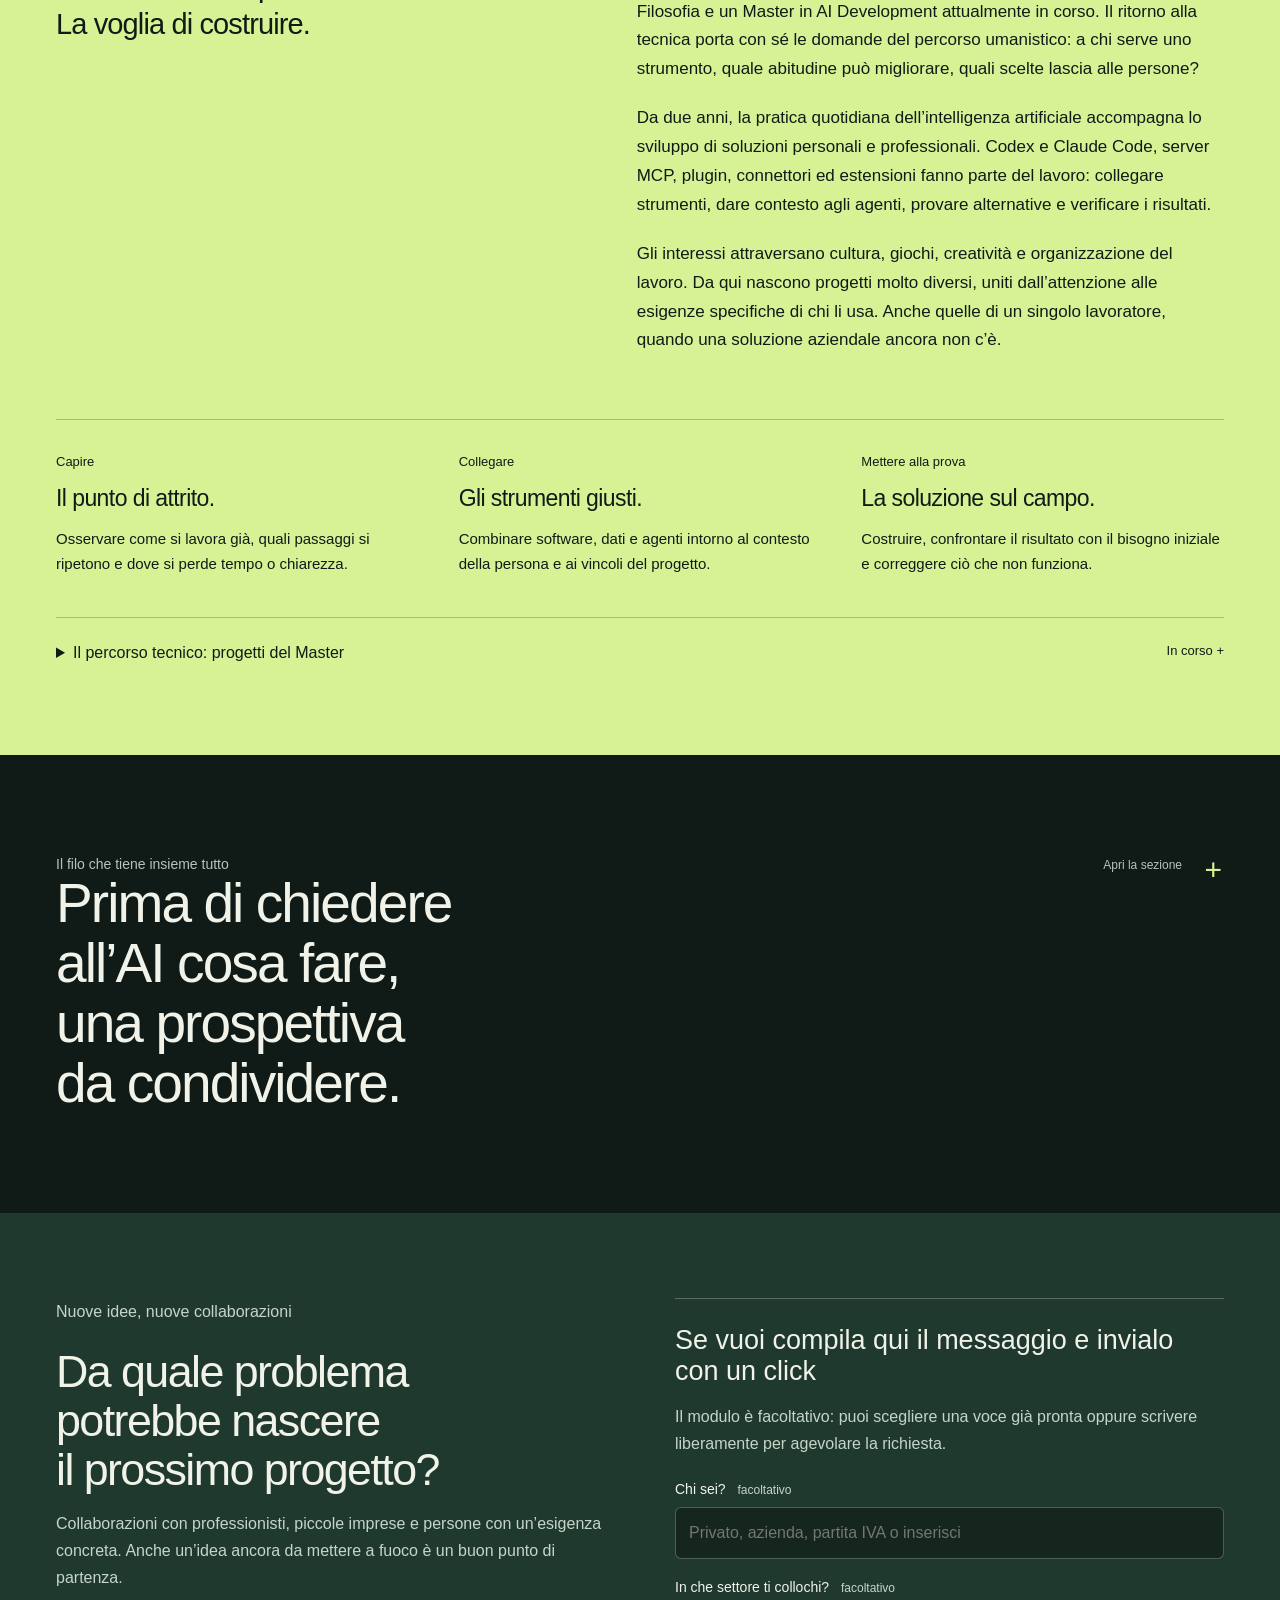
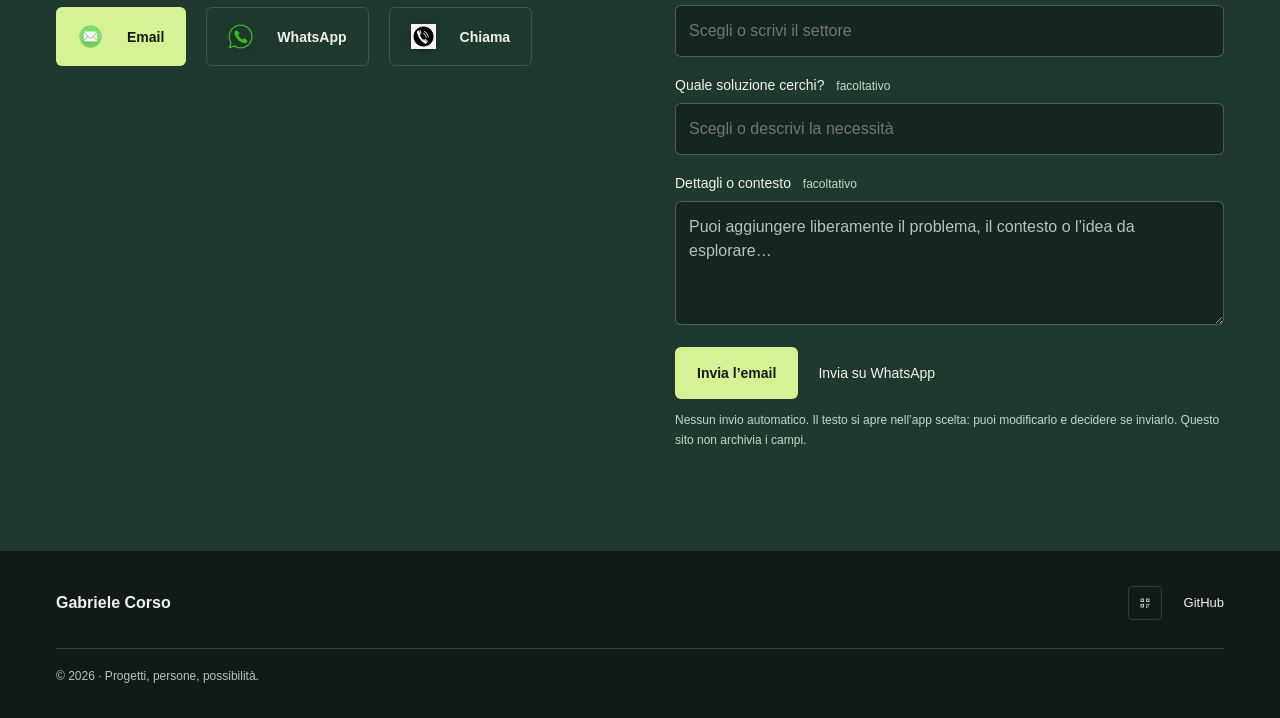
==== commit 3ed8955b: "Publish portfolio with six case studies, H-AI and digital business card" ====
--- a/index.html
+++ b/index.html
@@ -8,7 +8,7 @@
 <title>Gabriele Corso — Idee che diventano strumenti</title>
 <link rel="icon" href="assets/favicon.svg" type="image/svg+xml">
 <link rel="apple-touch-icon" sizes="180x180" href="assets/portfolio-icon-180.png">
-<link rel="stylesheet" href="style.css">
+<link rel="stylesheet" href="style.css?v=20260922-contatti">
 <script defer src="projects.js"></script>
 <script defer src="vendor/qrcode.js"></script>
 <script defer src="config.js"></script>
--- a/style.css
+++ b/style.css
@@ -65,6 +65,6 @@
 .essay-disclosure .essay-cover-action{justify-self:center;width:min(320px,100%)}
 
 /* Contatti: icone fornite e scelta del servizio email. */
-.contact-email img,.contact-wa img{width:25px;height:25px;object-fit:contain;flex:0 0 25px}.contact-email img{border-radius:50%}.contact-wa img{filter:drop-shadow(0 2px 4px #0004)}
+.contact-email img,.contact-wa img,.contact-phone img{display:block;width:25px;height:25px;object-fit:contain;flex:0 0 25px}.contact-email img{border-radius:50%}.contact-wa img,.contact-phone img{filter:drop-shadow(0 2px 4px #0004)}
 .email-provider-dialog{width:min(520px,calc(100% - 32px));max-height:calc(100svh - 32px);padding:28px;border:1px solid #ffffff40;border-radius:12px;background:var(--bg);color:var(--ink)}.email-provider-dialog::backdrop{background:#000b}.email-provider-head{display:flex;align-items:start;justify-content:space-between;gap:24px;border-bottom:1px solid var(--line);padding-bottom:20px}.email-provider-head .section-label{display:block;margin-bottom:10px}.email-provider-head h2{font-size:clamp(27px,5vw,40px)}.email-provider-dialog>p{color:var(--muted);line-height:1.6;margin:20px 0 24px}.email-provider-list{display:grid;grid-template-columns:1fr 1fr;gap:10px}.email-provider-list button{display:flex;align-items:center;gap:12px;min-height:58px;padding:10px 12px;border:1px solid var(--line);border-radius:7px;background:var(--surface);color:var(--ink);text-align:left;transition:border-color .2s,transform .2s}.email-provider-list button:hover{border-color:var(--lime);transform:translateY(-2px)}.email-provider-list img{width:32px;height:32px;object-fit:contain;border-radius:50%;flex:0 0 32px}.email-provider-list span{font-size:14px;line-height:1.3}
-@media(max-width:700px){.contact-email img,.contact-wa img{width:22px;height:22px;flex-basis:22px}.email-provider-dialog{width:calc(100% - 24px);padding:20px;max-height:calc(100svh - 24px)}.email-provider-list{grid-template-columns:1fr}.email-provider-list button{min-height:54px}}
+@media(max-width:700px){.contact-email img,.contact-wa img,.contact-phone img{width:22px;height:22px;flex-basis:22px}.email-provider-dialog{width:calc(100% - 24px);padding:20px;max-height:calc(100svh - 24px)}.email-provider-list{grid-template-columns:1fr}.email-provider-list button{min-height:54px}}
